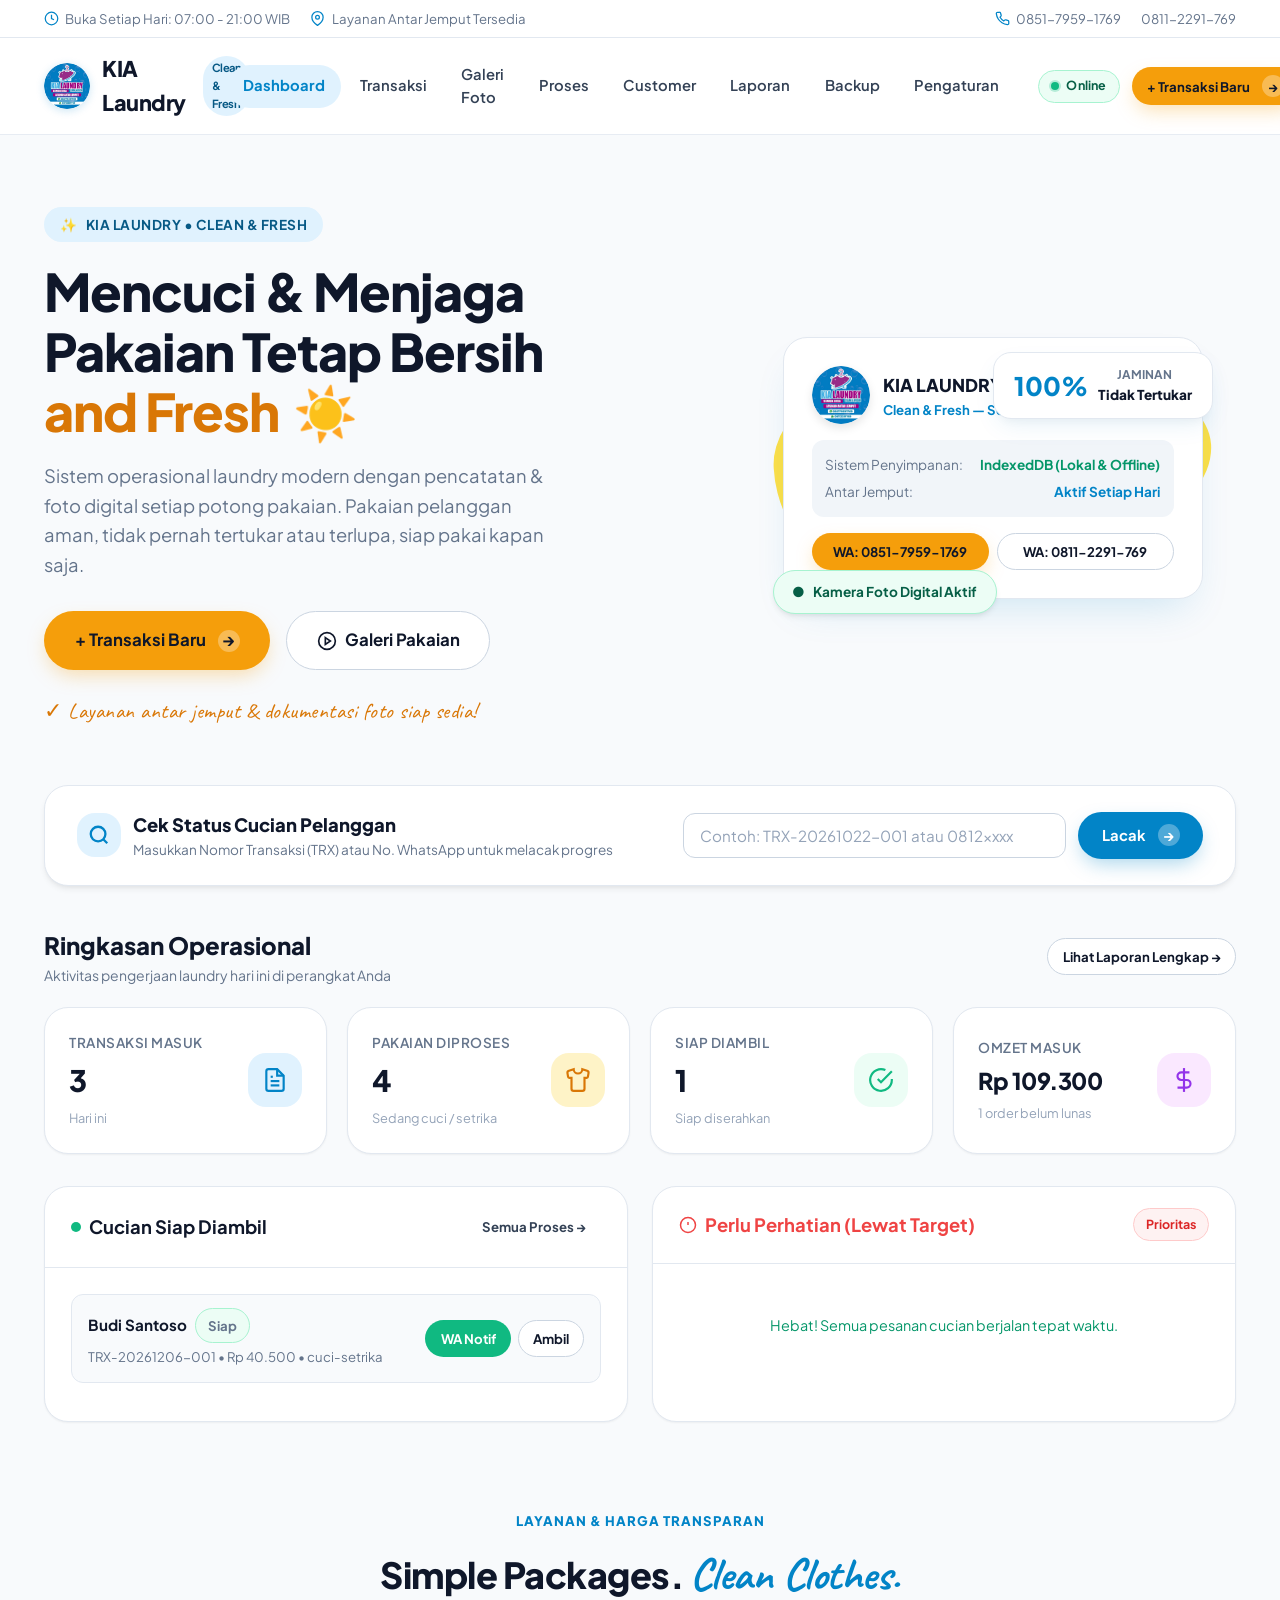
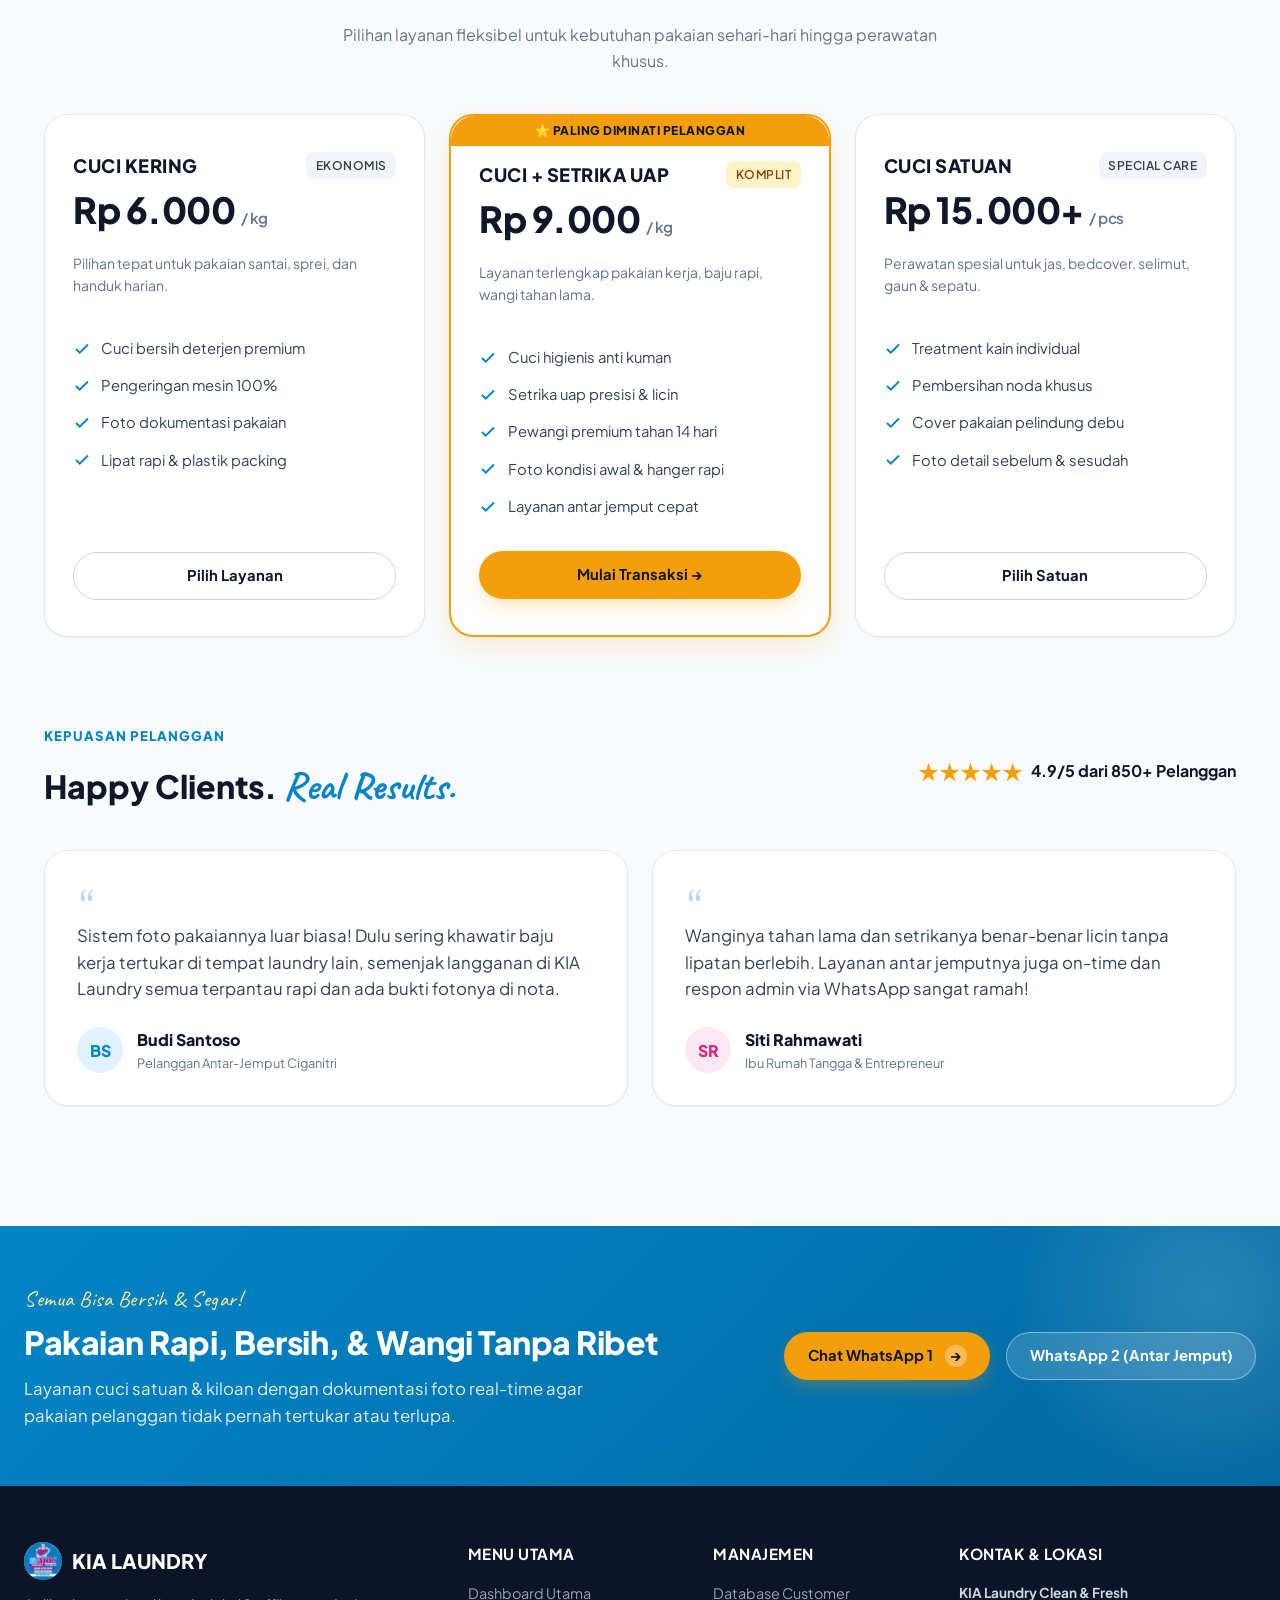
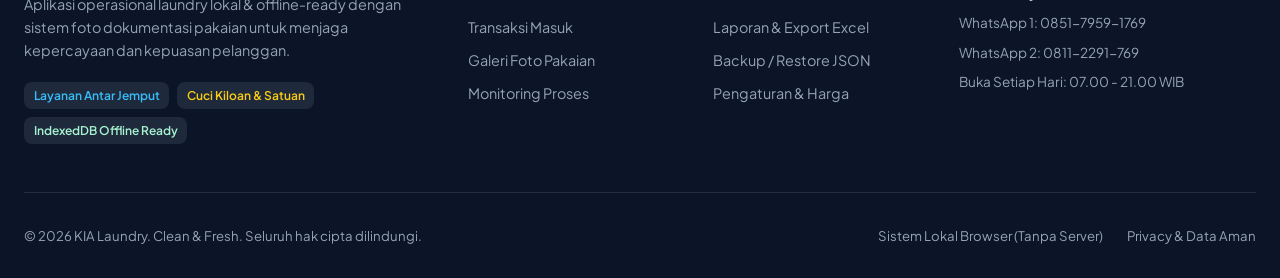
==== index.html @ 7e738c02 "feat: aplikasi pendataan laundry KIA" ====
<!DOCTYPE html>
<html lang="id">
<head>
  <meta charset="UTF-8">
  <meta name="viewport" content="width=device-width, initial-scale=1.0">
  <meta name="theme-color" content="#0284c7">
  <meta name="description" content="Aplikasi KIA Laundry Clean & Fresh — Sistem Manajemen Laundry & Dokumentasi Foto Pakaian Tanpa Server.">
  <title>KIA Laundry — Clean & Fresh | Sistem Laundry & Foto Pakaian</title>

  <!-- PWA & Icons -->
  <link rel="manifest" href="./manifest.webmanifest">
  <link rel="icon" type="image/png" href="./assets/logo.png">

  <!-- Stylesheets -->
  <link rel="stylesheet" href="./css/base.css">
  <link rel="stylesheet" href="./css/komponen.css">
  <link rel="stylesheet" href="./css/dashboard.css">
</head>
<body>

  <!-- Dynamic Navigation Injected by ui.js -->
  <div id="siteHeader"></div>

  <main class="main-wrapper">

    <!-- 1. HERO SECTION (Terinspirasi Layout Maya Web Studio: Kuning Cerah, Ramah, Human-Crafted) -->
    <section class="hero-section">
      <div class="hero-content">
        <div class="hero-pill">
          <span>✨</span>
          <span>KIA LAUNDRY • CLEAN & FRESH</span>
        </div>

        <h1 class="hero-title">
          Mencuci & Menjaga Pakaian Tetap Bersih <span class="highlight-yellow">and Fresh <span class="sun-doodle">☀️</span></span>
        </h1>

        <p class="hero-desc">
          Sistem operasional laundry modern dengan pencatatan & foto digital setiap potong pakaian. 
          Pakaian pelanggan aman, tidak pernah tertukar atau terlupa, siap pakai kapan saja.
        </p>

        <div class="hero-buttons">
          <a href="./pages/transaksi.html" class="btn btn-yellow btn-lg">
            <span>+ Transaksi Baru</span>
            <span class="btn-arrow-icon">→</span>
          </a>

          <a href="./pages/galeri.html" class="btn btn-outline btn-lg">
            <svg width="20" height="20" viewBox="0 0 24 24" fill="none" stroke="currentColor" stroke-width="2"><circle cx="12" cy="12" r="10"/><polygon points="10 8 16 12 10 16 10 8"/></svg>
            <span>Galeri Pakaian</span>
          </a>
        </div>

        <div class="hero-note">
          <span class="handwriting">✓ Layanan antar jemput & dokumentasi foto siap sedia!</span>
        </div>
      </div>

      <div class="hero-visual">
        <div class="hero-blob-bg"></div>

        <div class="hero-image-wrapper">
          <div class="hero-badge-floating">
            <div class="badge-num">100%</div>
            <div>
              <div style="font-size:0.75rem; text-transform:uppercase; color:var(--text-muted); font-weight:700;">Jaminan</div>
              <div style="font-size:0.85rem; font-weight:800;">Tidak Tertukar</div>
            </div>
          </div>

          <div class="hero-main-card">
            <div style="display:flex; align-items:center; gap:0.85rem; margin-bottom:1rem;">
              <img src="./assets/logo.png" alt="Logo" style="width:58px; height:58px; border-radius:50%; box-shadow:0 4px 10px rgba(0,0,0,0.1);">
              <div>
                <h4 style="font-size:1.1rem; font-weight:800; color:var(--text-main);">KIA LAUNDRY</h4>
                <p style="font-size:0.825rem; color:var(--primary); font-weight:700;">Clean & Fresh — Semua Bisa</p>
              </div>
            </div>

            <div style="background:var(--bg-muted); border-radius:12px; padding:0.85rem; font-size:0.85rem; margin-bottom:1rem;">
              <div style="display:flex; justify-content:space-between; margin-bottom:0.35rem;">
                <span style="color:var(--text-muted);">Sistem Penyimpanan:</span>
                <strong style="color:#059669;">IndexedDB (Lokal & Offline)</strong>
              </div>
              <div style="display:flex; justify-content:space-between;">
                <span style="color:var(--text-muted);">Antar Jemput:</span>
                <strong style="color:var(--primary);">Aktif Setiap Hari</strong>
              </div>
            </div>

            <div style="display:flex; gap:0.5rem;">
              <a href="https://wa.me/6285179591769" target="_blank" class="btn btn-sm btn-yellow" style="flex:1;">
                WA: 0851-7959-1769
              </a>
              <a href="https://wa.me/628112291769" target="_blank" class="btn btn-sm btn-outline" style="flex:1;">
                WA: 0811-2291-769
              </a>
            </div>
          </div>

          <div class="hero-badge-bottom">
            <span>●</span>
            <span>Kamera Foto Digital Aktif</span>
          </div>
        </div>
      </div>
    </section>

    <!-- 2. QUICK TRACKING STATUS (Pelanggan / Kasir bisa langsung cek nomor nota) -->
    <section class="tracking-card">
      <div class="tracking-title">
        <div class="stat-icon blue" style="width:44px; height:44px;">
          <svg width="22" height="22" viewBox="0 0 24 24" fill="none" stroke="currentColor" stroke-width="2.5"><circle cx="11" cy="11" r="8"/><line x1="21" y1="21" x2="16.65" y2="16.65"/></svg>
        </div>
        <div>
          <h3>Cek Status Cucian Pelanggan</h3>
          <p>Masukkan Nomor Transaksi (TRX) atau No. WhatsApp untuk melacak progres</p>
        </div>
      </div>

      <form class="tracking-form" id="trackingForm">
        <input type="text" class="form-control" id="trackingInput" placeholder="Contoh: TRX-20261022-001 atau 0812xxxx" required>
        <button type="submit" class="btn btn-primary">
          <span>Lacak</span>
          <span class="btn-arrow-icon">→</span>
        </button>
      </form>
    </section>

    <!-- 3. OPERATIONAL METRICS (Ringkasan Cepat Hari Ini) -->
    <section>
      <div style="display:flex; align-items:center; justify-content:space-between; margin-bottom:1.25rem;">
        <div>
          <h2 style="font-size:1.5rem; font-weight:800; color:var(--text-main);">Ringkasan Operasional</h2>
          <p style="font-size:0.875rem; color:var(--text-muted);">Aktivitas pengerjaan laundry hari ini di perangkat Anda</p>
        </div>
        <a href="./pages/laporan.html" class="btn btn-sm btn-outline">Lihat Laporan Lengkap →</a>
      </div>

      <div class="stat-grid">
        <div class="stat-card">
          <div class="stat-info">
            <div class="stat-label">Transaksi Masuk</div>
            <div class="stat-value" id="statTrxHariIni">0</div>
            <div class="stat-sub">Hari ini</div>
          </div>
          <div class="stat-icon blue">
            <svg width="26" height="26" viewBox="0 0 24 24" fill="none" stroke="currentColor" stroke-width="2"><path d="M14 2H6a2 2 0 0 0-2 2v16a2 2 0 0 0 2 2h12a2 2 0 0 0 2-2V8z"/><polyline points="14 2 14 8 20 8"/><line x1="16" y1="13" x2="8" y2="13"/><line x1="16" y1="17" x2="8" y2="17"/><polyline points="10 9 9 9 8 9"/></svg>
          </div>
        </div>

        <div class="stat-card">
          <div class="stat-info">
            <div class="stat-label">Pakaian Diproses</div>
            <div class="stat-value" id="statPakaianProses">0</div>
            <div class="stat-sub">Sedang cuci / setrika</div>
          </div>
          <div class="stat-icon yellow">
            <svg width="26" height="26" viewBox="0 0 24 24" fill="none" stroke="currentColor" stroke-width="2"><path d="M20.38 3.46L16 2a4 4 0 0 1-8 0L3.62 3.46a2 2 0 0 0-1.34 2.23l.58 3.47a1 1 0 0 0 .99.84H6v10c0 1.1.9 2 2 2h8a2 2 0 0 0 2-2V10h2.15a1 1 0 0 0 .99-.84l.58-3.47a2 2 0 0 0-1.34-2.23z"/></svg>
          </div>
        </div>

        <div class="stat-card">
          <div class="stat-info">
            <div class="stat-label">Siap Diambil</div>
            <div class="stat-value" id="statSiapDiambil">0</div>
            <div class="stat-sub">Siap diserahkan</div>
          </div>
          <div class="stat-icon green">
            <svg width="26" height="26" viewBox="0 0 24 24" fill="none" stroke="currentColor" stroke-width="2"><path d="M22 11.08V12a10 10 0 1 1-5.93-9.14"/><polyline points="22 4 12 14.01 9 11.01"/></svg>
          </div>
        </div>

        <div class="stat-card">
          <div class="stat-info">
            <div class="stat-label">Omzet Masuk</div>
            <div class="stat-value" id="statOmzetHariIni" style="font-size:1.45rem;">Rp 0</div>
            <div class="stat-sub"><span id="statBelumBayar">0</span> order belum lunas</div>
          </div>
          <div class="stat-icon purple">
            <svg width="26" height="26" viewBox="0 0 24 24" fill="none" stroke="currentColor" stroke-width="2"><line x1="12" y1="1" x2="12" y2="23"/><path d="M17 5H9.5a3.5 3.5 0 0 0 0 7h5a3.5 3.5 0 0 1 0 7H6"/></svg>
          </div>
        </div>
      </div>
    </section>

    <!-- 4. OPERATIONAL ALERTS (Siap Diambil vs Lewat Target) -->
    <section class="dashboard-grid">
      <div class="card">
        <div class="card-header">
          <h3 class="card-title">
            <span class="badge-dot" style="background:#10b981; width:10px; height:10px;"></span>
            Cucian Siap Diambil
          </h3>
          <a href="./pages/proses.html" class="btn btn-sm btn-ghost">Semua Proses →</a>
        </div>
        <div class="card-body" id="listSiapDiambil">
          <div style="text-align:center; padding:1.5rem; color:var(--text-muted);">Memuat data cucian siap...</div>
        </div>
      </div>

      <div class="card">
        <div class="card-header">
          <h3 class="card-title" style="color:var(--status-danger);">
            <svg width="18" height="18" viewBox="0 0 24 24" fill="none" stroke="currentColor" stroke-width="2"><circle cx="12" cy="12" r="10"/><line x1="12" y1="8" x2="12" y2="12"/><line x1="12" y1="16" x2="12.01" y2="16"/></svg>
            Perlu Perhatian (Lewat Target)
          </h3>
          <span class="badge badge-belum">Prioritas</span>
        </div>
        <div class="card-body" id="listOverdue">
          <div style="text-align:center; padding:1.5rem; color:var(--text-muted);">Memeriksa cucian tertunda...</div>
        </div>
      </div>
    </section>

    <!-- 5. PACKAGES & PRICING (Sesuai Referensi Maya: Simple Packages. Clean Clothes) -->
    <section style="padding: 2rem 0;">
      <div class="section-title-center">
        <span class="section-tag">Layanan & Harga Transparan</span>
        <h2 class="section-heading">Simple Packages. <span style="font-family:'Caveat', cursive; color:var(--primary); font-size:2.8rem;">Clean Clothes.</span></h2>
        <p style="color:var(--text-muted); font-size:1rem;">Pilihan layanan fleksibel untuk kebutuhan pakaian sehari-hari hingga perawatan khusus.</p>
      </div>

      <div class="packages-grid">
        <!-- Paket 1: Starter -->
        <div class="package-card">
          <div class="package-header">
            <div class="package-name">
              <span>Cuci Kering</span>
              <span class="pill-service">Ekonomis</span>
            </div>
            <div class="package-price">
              Rp 6.000 <span>/ kg</span>
            </div>
          </div>
          <p style="font-size:0.875rem; color:var(--text-muted); margin-bottom:1rem;">Pilihan tepat untuk pakaian santai, sprei, dan handuk harian.</p>
          <ul class="package-features">
            <li><svg viewBox="0 0 24 24" fill="none" stroke="currentColor" stroke-width="2.5"><polyline points="20 6 9 17 4 12"/></svg> Cuci bersih deterjen premium</li>
            <li><svg viewBox="0 0 24 24" fill="none" stroke="currentColor" stroke-width="2.5"><polyline points="20 6 9 17 4 12"/></svg> Pengeringan mesin 100%</li>
            <li><svg viewBox="0 0 24 24" fill="none" stroke="currentColor" stroke-width="2.5"><polyline points="20 6 9 17 4 12"/></svg> Foto dokumentasi pakaian</li>
            <li><svg viewBox="0 0 24 24" fill="none" stroke="currentColor" stroke-width="2.5"><polyline points="20 6 9 17 4 12"/></svg> Lipat rapi & plastik packing</li>
          </ul>
          <a href="./pages/transaksi.html" class="btn btn-outline" style="width:100%;">Pilih Layanan</a>
        </div>

        <!-- Paket 2: Most Popular (Kuning Cerah seperti Maya) -->
        <div class="package-card popular">
          <div class="popular-badge">⭐ Paling Diminati Pelanggan</div>
          <div class="package-header" style="margin-top:0.5rem;">
            <div class="package-name">
              <span>Cuci + Setrika Uap</span>
              <span class="pill-service" style="background:#fef3c7; color:#92400e;">Komplit</span>
            </div>
            <div class="package-price">
              Rp 9.000 <span>/ kg</span>
            </div>
          </div>
          <p style="font-size:0.875rem; color:var(--text-muted); margin-bottom:1rem;">Layanan terlengkap pakaian kerja, baju rapi, wangi tahan lama.</p>
          <ul class="package-features">
            <li><svg viewBox="0 0 24 24" fill="none" stroke="currentColor" stroke-width="2.5"><polyline points="20 6 9 17 4 12"/></svg> Cuci higienis anti kuman</li>
            <li><svg viewBox="0 0 24 24" fill="none" stroke="currentColor" stroke-width="2.5"><polyline points="20 6 9 17 4 12"/></svg> Setrika uap presisi & licin</li>
            <li><svg viewBox="0 0 24 24" fill="none" stroke="currentColor" stroke-width="2.5"><polyline points="20 6 9 17 4 12"/></svg> Pewangi premium tahan 14 hari</li>
            <li><svg viewBox="0 0 24 24" fill="none" stroke="currentColor" stroke-width="2.5"><polyline points="20 6 9 17 4 12"/></svg> Foto kondisi awal & hanger rapi</li>
            <li><svg viewBox="0 0 24 24" fill="none" stroke="currentColor" stroke-width="2.5"><polyline points="20 6 9 17 4 12"/></svg> Layanan antar jemput cepat</li>
          </ul>
          <a href="./pages/transaksi.html" class="btn btn-yellow" style="width:100%;">Mulai Transaksi →</a>
        </div>

        <!-- Paket 3: Satuan / Premium -->
        <div class="package-card">
          <div class="package-header">
            <div class="package-name">
              <span>Cuci Satuan</span>
              <span class="pill-service">Special Care</span>
            </div>
            <div class="package-price">
              Rp 15.000+ <span>/ pcs</span>
            </div>
          </div>
          <p style="font-size:0.875rem; color:var(--text-muted); margin-bottom:1rem;">Perawatan spesial untuk jas, bedcover, selimut, gaun & sepatu.</p>
          <ul class="package-features">
            <li><svg viewBox="0 0 24 24" fill="none" stroke="currentColor" stroke-width="2.5"><polyline points="20 6 9 17 4 12"/></svg> Treatment kain individual</li>
            <li><svg viewBox="0 0 24 24" fill="none" stroke="currentColor" stroke-width="2.5"><polyline points="20 6 9 17 4 12"/></svg> Pembersihan noda khusus</li>
            <li><svg viewBox="0 0 24 24" fill="none" stroke="currentColor" stroke-width="2.5"><polyline points="20 6 9 17 4 12"/></svg> Cover pakaian pelindung debu</li>
            <li><svg viewBox="0 0 24 24" fill="none" stroke="currentColor" stroke-width="2.5"><polyline points="20 6 9 17 4 12"/></svg> Foto detail sebelum & sesudah</li>
          </ul>
          <a href="./pages/transaksi.html" class="btn btn-outline" style="width:100%;">Pilih Satuan</a>
        </div>
      </div>
    </section>

    <!-- 6. TESTIMONIALS (Happy Clients. Real Results.) -->
    <section>
      <div style="display:flex; align-items:center; justify-content:space-between; margin-bottom:2rem; flex-wrap:wrap; gap:1rem;">
        <div>
          <span class="section-tag">Kepuasan Pelanggan</span>
          <h2 style="font-size:2rem; font-weight:800; color:var(--text-main);">
            Happy Clients. <span style="font-family:'Caveat', cursive; color:var(--primary); font-size:2.5rem;">Real Results.</span>
          </h2>
        </div>
        <div style="display:flex; align-items:center; gap:0.5rem;">
          <span style="font-size:1.5rem; color:#f59e0b;">★★★★★</span>
          <span style="font-weight:700; color:var(--text-main);">4.9/5 dari 850+ Pelanggan</span>
        </div>
      </div>

      <div class="testimonials-grid">
        <div class="testimonial-card">
          <div class="quote-icon">“</div>
          <p class="testimonial-text">
            Sistem foto pakaiannya luar biasa! Dulu sering khawatir baju kerja tertukar di tempat laundry lain, 
            semenjak langganan di KIA Laundry semua terpantau rapi dan ada bukti fotonya di nota.
          </p>
          <div class="client-meta">
            <div class="client-avatar">BS</div>
            <div>
              <div style="font-weight:800; color:var(--text-main);">Budi Santoso</div>
              <div style="font-size:0.8rem; color:var(--text-muted);">Pelanggan Antar-Jemput Ciganitri</div>
            </div>
          </div>
        </div>

        <div class="testimonial-card">
          <div class="quote-icon">“</div>
          <p class="testimonial-text">
            Wanginya tahan lama dan setrikanya benar-benar licin tanpa lipatan berlebih. 
            Layanan antar jemputnya juga on-time dan respon admin via WhatsApp sangat ramah!
          </p>
          <div class="client-meta">
            <div class="client-avatar" style="background:#fce7f3; color:#db2777;">SR</div>
            <div>
              <div style="font-weight:800; color:var(--text-main);">Siti Rahmawati</div>
              <div style="font-size:0.8rem; color:var(--text-muted);">Ibu Rumah Tangga & Entrepreneur</div>
            </div>
          </div>
        </div>
      </div>
    </section>

  </main>

  <!-- Dynamic Footer Injected by ui.js -->
  <div id="siteFooter"></div>

  <!-- Vendor Libraries & Scripts -->
  <script src="./lib/dexie.min.js"></script>
  <script src="./js/db.js"></script>
  <script src="./js/ui.js"></script>
  <script src="./js/mode.js"></script>
  <script src="./js/dashboard.js"></script>
</body>
</html>
---- css/base.css ----
/* ========================================================
   KIA LAUNDRY — Clean & Fresh Design System (base.css)
   Warna cerah, profesional, estetika human-crafted
   Terinspirasi dari Logo KIA Laundry & Layout Maya Web Studio
   ======================================================== */

@import url('https://fonts.googleapis.com/css2?family=Plus+Jakarta+Sans:wght@300;400;500;600;700;800&family=Caveat:wght@600;700&display=swap');

:root {
  /* Brand Palette (Cyan/Sky Blue & Berry Purple & Warm Yellow) */
  --primary: #0284c7;
  --primary-hover: #0369a1;
  --primary-light: #e0f2fe;
  --primary-subtle: #f0f9ff;
  --primary-dark: #075985;

  --accent-yellow: #f59e0b;
  --accent-yellow-hover: #d97706;
  --accent-yellow-light: #fef3c7;
  --accent-yellow-soft: #fffbeb;

  --brand-purple: #9333ea;
  --brand-purple-light: #fae8ff;
  --brand-magenta: #c026d3;

  /* Neutrals */
  --bg-page: #f8fafc;
  --bg-card: #ffffff;
  --bg-muted: #f1f5f9;
  --bg-subtle: #f8fafc;
  
  --text-main: #0f172a;
  --text-body: #334155;
  --text-muted: #64748b;
  --text-light: #94a3b8;
  --text-white: #ffffff;

  --border-light: #e2e8f0;
  --border-medium: #cbd5e1;
  --border-focus: #38bdf8;

  /* Status Colors */
  --status-masuk: #3b82f6;
  --status-masuk-bg: #eff6ff;
  --status-cuci: #06b6d4;
  --status-cuci-bg: #ecfeff;
  --status-setrika: #8b5cf6;
  --status-setrika-bg: #f5f3ff;
  --status-siap: #10b981;
  --status-siap-bg: #ecfdf5;
  --status-diambil: #64748b;
  --status-diambil-bg: #f1f5f9;
  --status-warning: #f59e0b;
  --status-warning-bg: #fffbeb;
  --status-danger: #ef4444;
  --status-danger-bg: #fef2f2;

  /* Shadows */
  --shadow-sm: 0 1px 2px 0 rgba(0, 0, 0, 0.05);
  --shadow-md: 0 4px 6px -1px rgba(0, 0, 0, 0.07), 0 2px 4px -2px rgba(0, 0, 0, 0.05);
  --shadow-lg: 0 10px 25px -5px rgba(2, 132, 199, 0.1), 0 8px 10px -6px rgba(0, 0, 0, 0.04);
  --shadow-hover: 0 20px 25px -5px rgba(15, 23, 42, 0.08), 0 8px 10px -6px rgba(15, 23, 42, 0.03);
  --shadow-yellow: 0 8px 20px -4px rgba(245, 158, 11, 0.35);
  --shadow-blue: 0 8px 20px -4px rgba(2, 132, 199, 0.35);

  /* Radius */
  --radius-sm: 8px;
  --radius-md: 12px;
  --radius-lg: 18px;
  --radius-xl: 24px;
  --radius-full: 9999px;

  /* Layout */
  --max-width: 1240px;
  --header-height: 80px;
  --topbar-height: 40px;
}

/* Base Reset */
*, *::before, *::after {
  box-sizing: border-box;
  margin: 0;
  padding: 0;
}

html {
  font-size: 16px;
  scroll-behavior: smooth;
}

body {
  font-family: 'Plus Jakarta Sans', -apple-system, BlinkMacSystemFont, "Segoe UI", Roboto, sans-serif;
  background-color: var(--bg-page);
  color: var(--text-body);
  line-height: 1.6;
  -webkit-font-smoothing: antialiased;
  min-height: 100vh;
  display: flex;
  flex-direction: column;
}

a {
  color: inherit;
  text-decoration: none;
}

button, input, select, textarea {
  font-family: inherit;
  font-size: inherit;
}

img {
  max-width: 100%;
  height: auto;
  display: block;
}

.handwriting {
  font-family: 'Caveat', cursive;
  font-size: 1.35rem;
  color: var(--accent-yellow-hover);
  letter-spacing: 0.5px;
}

/* ========================================================
   TOP BAR (Info Kontak & Jam Buka)
   ======================================================== */
.top-bar {
  background-color: #ffffff;
  border-bottom: 1px solid var(--border-light);
  font-size: 0.825rem;
  color: var(--text-muted);
}

.top-bar-inner {
  max-width: var(--max-width);
  margin: 0 auto;
  padding: 0.5rem 1.5rem;
  display: flex;
  align-items: center;
  justify-content: space-between;
  flex-wrap: wrap;
  gap: 0.75rem;
}

.top-bar-left, .top-bar-right {
  display: flex;
  align-items: center;
  gap: 1.25rem;
  flex-wrap: wrap;
}

.top-bar-item {
  display: inline-flex;
  align-items: center;
  gap: 0.4rem;
}

.top-bar-item svg {
  width: 15px;
  height: 15px;
  color: var(--primary);
}

.top-bar-item a:hover {
  color: var(--primary);
}

/* ========================================================
   HEADER & NAVBAR
   ======================================================== */
.site-header {
  background-color: rgba(255, 255, 255, 0.95);
  backdrop-filter: blur(10px);
  position: sticky;
  top: 0;
  z-index: 1000;
  border-bottom: 1px solid rgba(226, 232, 240, 0.8);
  transition: all 0.3s ease;
}

.nav-container {
  max-width: var(--max-width);
  margin: 0 auto;
  padding: 0.85rem 1.5rem;
  display: flex;
  align-items: center;
  justify-content: space-between;
  gap: 1.5rem;
}

.brand-logo {
  display: flex;
  align-items: center;
  gap: 0.75rem;
  font-weight: 800;
  color: var(--text-main);
  font-size: 1.35rem;
  letter-spacing: -0.5px;
}

.brand-logo img {
  width: 46px;
  height: 46px;
  object-fit: contain;
  border-radius: 50%;
  box-shadow: 0 2px 8px rgba(2, 132, 199, 0.2);
}

.brand-logo .brand-badge {
  font-size: 0.7rem;
  font-weight: 700;
  background: var(--primary-light);
  color: var(--primary-dark);
  padding: 0.2rem 0.55rem;
  border-radius: var(--radius-full);
  margin-left: 0.35rem;
}

.nav-menu {
  display: flex;
  align-items: center;
  gap: 0.25rem;
  list-style: none;
}

.nav-link {
  display: inline-flex;
  align-items: center;
  gap: 0.45rem;
  padding: 0.6rem 0.95rem;
  color: var(--text-body);
  font-weight: 600;
  font-size: 0.925rem;
  border-radius: var(--radius-full);
  transition: all 0.2s ease;
}

.nav-link:hover {
  color: var(--primary);
  background-color: var(--primary-subtle);
}

.nav-link.active {
  color: var(--primary);
  background-color: var(--primary-light);
  font-weight: 700;
}

.nav-actions {
  display: flex;
  align-items: center;
  gap: 0.75rem;
}

/* Offline/Online Network Indicator Badge */
.mode-indicator {
  display: inline-flex;
  align-items: center;
  gap: 0.45rem;
  padding: 0.35rem 0.75rem;
  border-radius: var(--radius-full);
  font-size: 0.78rem;
  font-weight: 700;
  letter-spacing: 0.2px;
  background: #f1f5f9;
  color: var(--text-muted);
  border: 1px solid var(--border-light);
  cursor: pointer;
  transition: all 0.2s ease;
}

.mode-indicator .status-dot {
  width: 8px;
  height: 8px;
  border-radius: 50%;
  background-color: #94a3b8;
}

.mode-indicator.online {
  background-color: #ecfdf5;
  color: #065f46;
  border-color: #a7f3d0;
}

.mode-indicator.online .status-dot {
  background-color: #10b981;
  box-shadow: 0 0 0 2px rgba(16, 185, 129, 0.25);
}

.mode-indicator.offline {
  background-color: #fffbeb;
  color: #92400e;
  border-color: #fde68a;
}

.mode-indicator.offline .status-dot {
  background-color: #f59e0b;
  box-shadow: 0 0 0 2px rgba(245, 158, 11, 0.25);
}

/* Mobile Hamburger */
.mobile-toggle {
  display: none;
  background: none;
  border: none;
  cursor: pointer;
  padding: 0.5rem;
  color: var(--text-main);
  border-radius: var(--radius-sm);
}

/* ========================================================
   MAIN CONTENT WRAPPER
   ======================================================== */
.main-wrapper {
  flex: 1;
  width: 100%;
  max-width: var(--max-width);
  margin: 0 auto;
  padding: 2rem 1.5rem 4rem;
}

/* Page Header Banner for Inner Pages */
.page-header {
  margin-bottom: 2rem;
  display: flex;
  align-items: center;
  justify-content: space-between;
  gap: 1.5rem;
  flex-wrap: wrap;
}

.page-title-group h1 {
  font-size: 2rem;
  font-weight: 800;
  color: var(--text-main);
  letter-spacing: -0.5px;
  display: flex;
  align-items: center;
  gap: 0.5rem;
}

.page-title-group p {
  color: var(--text-muted);
  font-size: 0.95rem;
  margin-top: 0.25rem;
}

/* ========================================================
   FOOTER (Maya Inspired Sky Blue Banner + Navy Footer)
   ======================================================== */
.cta-banner {
  background: linear-gradient(135deg, #0284c7 0%, #0369a1 100%);
  color: #ffffff;
  padding: 3.5rem 1.5rem;
  position: relative;
  overflow: hidden;
}

.cta-banner::before {
  content: "";
  position: absolute;
  top: -50%;
  right: -10%;
  width: 400px;
  height: 400px;
  background: radial-gradient(circle, rgba(255, 255, 255, 0.15) 0%, rgba(255, 255, 255, 0) 70%);
  border-radius: 50%;
}

.cta-container {
  max-width: var(--max-width);
  margin: 0 auto;
  display: flex;
  align-items: center;
  justify-content: space-between;
  gap: 2rem;
  flex-wrap: wrap;
  position: relative;
  z-index: 1;
}

.cta-text h2 {
  font-size: 2rem;
  font-weight: 800;
  letter-spacing: -0.5px;
  margin-bottom: 0.5rem;
}

.cta-text p {
  font-size: 1.05rem;
  opacity: 0.9;
  max-width: 580px;
}

.cta-action {
  display: flex;
  align-items: center;
  gap: 1rem;
  flex-wrap: wrap;
}

.site-footer {
  background-color: #0c1527;
  color: #94a3b8;
  padding: 3.5rem 1.5rem 2rem;
  font-size: 0.9rem;
}

.footer-container {
  max-width: var(--max-width);
  margin: 0 auto;
  display: grid;
  grid-template-columns: 2fr 1fr 1fr 1.5fr;
  gap: 3rem;
  margin-bottom: 3rem;
}

.footer-brand h3 {
  color: #ffffff;
  font-size: 1.25rem;
  font-weight: 800;
  margin-bottom: 0.85rem;
  display: flex;
  align-items: center;
  gap: 0.5rem;
}

.footer-brand p {
  line-height: 1.6;
  margin-bottom: 1.25rem;
}

.footer-links h4 {
  color: #ffffff;
  font-size: 0.95rem;
  font-weight: 700;
  margin-bottom: 1rem;
  text-transform: uppercase;
  letter-spacing: 0.5px;
}

.footer-links ul {
  list-style: none;
  display: flex;
  flex-direction: column;
  gap: 0.65rem;
}

.footer-links a:hover {
  color: #ffffff;
  text-decoration: underline;
}

.footer-bottom {
  max-width: var(--max-width);
  margin: 0 auto;
  padding-top: 2rem;
  border-top: 1px solid rgba(255, 255, 255, 0.1);
  display: flex;
  align-items: center;
  justify-content: space-between;
  flex-wrap: wrap;
  gap: 1rem;
  font-size: 0.825rem;
}

/* ========================================================
   RESPONSIVE LAYOUT
   ======================================================== */
@media (max-width: 992px) {
  .nav-menu {
    display: none;
    position: absolute;
    top: 100%;
    left: 0;
    right: 0;
    background: #ffffff;
    flex-direction: column;
    padding: 1rem 1.5rem 1.5rem;
    box-shadow: var(--shadow-lg);
    border-bottom: 1px solid var(--border-light);
    gap: 0.5rem;
  }

  .nav-menu.show {
    display: flex;
  }

  .mobile-toggle {
    display: block;
  }

  .footer-container {
    grid-template-columns: 1fr 1fr;
    gap: 2rem;
  }
}

@media (max-width: 640px) {
  .top-bar {
    display: none;
  }

  .footer-container {
    grid-template-columns: 1fr;
    gap: 2rem;
  }

  .cta-text h2 {
    font-size: 1.5rem;
  }

  .main-wrapper {
    padding: 1.25rem 1rem 3rem;
  }
}

/* ========================================================
   PRINT STYLES (Struk / Nota Thermal & Kertas)
   ======================================================== */
@media print {
  body {
    background: #ffffff !important;
    color: #000000 !important;
    font-size: 12pt;
  }

  .top-bar, .site-header, .site-footer, .cta-banner, .btn, .no-print {
    display: none !important;
  }

  .main-wrapper {
    padding: 0 !important;
    max-width: 100% !important;
  }

  .print-area {
    display: block !important;
    width: 80mm;
    margin: 0 auto;
    font-family: 'Courier New', Courier, monospace;
  }
}
---- css/komponen.css ----
/* ========================================================
   KIA LAUNDRY — UI Components (komponen.css)
   Tombol, Card, Badge, Form, Modal, Tabel, Toast
   ======================================================== */

/* ========================================================
   BUTTONS (Mengadopsi Desain Kuning Cerah & Cyan Bersih)
   ======================================================== */
.btn {
  display: inline-flex;
  align-items: center;
  justify-content: center;
  gap: 0.5rem;
  font-weight: 700;
  font-size: 0.925rem;
  padding: 0.7rem 1.4rem;
  border-radius: var(--radius-full);
  border: 1px solid transparent;
  cursor: pointer;
  transition: all 0.25s cubic-bezier(0.16, 1, 0.3, 1);
  text-decoration: none;
  white-space: nowrap;
  user-select: none;
}

.btn:active {
  transform: scale(0.97);
}

.btn:disabled {
  opacity: 0.6;
  cursor: not-allowed;
  pointer-events: none;
}

/* Primary Yellow Button (Seperti di Referensi Gambar) */
.btn-yellow {
  background-color: var(--accent-yellow);
  color: #0f172a;
  box-shadow: var(--shadow-yellow);
}

.btn-yellow:hover {
  background-color: var(--accent-yellow-hover);
  color: #ffffff;
  transform: translateY(-2px);
  box-shadow: 0 12px 24px -6px rgba(245, 158, 11, 0.45);
}

/* Primary Blue Button */
.btn-primary {
  background-color: var(--primary);
  color: #ffffff;
  box-shadow: var(--shadow-blue);
}

.btn-primary:hover {
  background-color: var(--primary-hover);
  transform: translateY(-2px);
  box-shadow: 0 12px 24px -6px rgba(2, 132, 199, 0.45);
}

/* Secondary & Outline */
.btn-outline {
  background-color: #ffffff;
  color: var(--text-main);
  border-color: var(--border-medium);
}

.btn-outline:hover {
  background-color: var(--bg-muted);
  border-color: var(--text-muted);
}

.btn-outline-primary {
  background-color: #ffffff;
  color: var(--primary);
  border-color: var(--primary);
}

.btn-outline-primary:hover {
  background-color: var(--primary-light);
}

.btn-ghost {
  background-color: transparent;
  color: var(--text-body);
}

.btn-ghost:hover {
  background-color: var(--bg-muted);
  color: var(--primary);
}

.btn-success {
  background-color: #10b981;
  color: #ffffff;
}

.btn-success:hover {
  background-color: #059669;
}

.btn-danger {
  background-color: #ef4444;
  color: #ffffff;
}

.btn-danger:hover {
  background-color: #dc2626;
}

/* Button Sizes */
.btn-sm {
  padding: 0.45rem 0.9rem;
  font-size: 0.825rem;
}

.btn-lg {
  padding: 0.95rem 1.85rem;
  font-size: 1.05rem;
}

.btn-icon {
  width: 40px;
  height: 40px;
  padding: 0;
  border-radius: 50%;
}

.btn-arrow-icon {
  display: inline-flex;
  align-items: center;
  justify-content: center;
  width: 22px;
  height: 22px;
  background-color: rgba(255, 255, 255, 0.3);
  border-radius: 50%;
  margin-left: 0.25rem;
  transition: transform 0.2s ease;
}

.btn:hover .btn-arrow-icon {
  transform: translateX(3px);
}

/* ========================================================
   CARDS & CONTAINERS
   ======================================================== */
.card {
  background-color: var(--bg-card);
  border-radius: var(--radius-xl);
  border: 1px solid var(--border-light);
  box-shadow: var(--shadow-sm);
  overflow: hidden;
  transition: transform 0.25s ease, box-shadow 0.25s ease;
}

.card-hover:hover {
  transform: translateY(-4px);
  box-shadow: var(--shadow-hover);
  border-color: rgba(2, 132, 199, 0.2);
}

.card-header {
  padding: 1.35rem 1.6rem;
  border-bottom: 1px solid var(--border-light);
  display: flex;
  align-items: center;
  justify-content: space-between;
  gap: 1rem;
}

.card-title {
  font-size: 1.15rem;
  font-weight: 700;
  color: var(--text-main);
  display: flex;
  align-items: center;
  gap: 0.5rem;
}

.card-body {
  padding: 1.6rem;
}

.card-footer {
  padding: 1.2rem 1.6rem;
  background-color: var(--bg-subtle);
  border-top: 1px solid var(--border-light);
}

/* Stat Cards */
.stat-grid {
  display: grid;
  grid-template-columns: repeat(auto-fit, minmax(230px, 1fr));
  gap: 1.25rem;
  margin-bottom: 2rem;
}

.stat-card {
  background: #ffffff;
  padding: 1.5rem;
  border-radius: var(--radius-xl);
  border: 1px solid var(--border-light);
  box-shadow: var(--shadow-sm);
  display: flex;
  align-items: center;
  justify-content: space-between;
  gap: 1rem;
  transition: transform 0.2s ease, box-shadow 0.2s ease;
}

.stat-card:hover {
  transform: translateY(-2px);
  box-shadow: var(--shadow-md);
}

.stat-info .stat-label {
  font-size: 0.85rem;
  font-weight: 600;
  color: var(--text-muted);
  text-transform: uppercase;
  letter-spacing: 0.5px;
}

.stat-info .stat-value {
  font-size: 1.85rem;
  font-weight: 800;
  color: var(--text-main);
  margin-top: 0.2rem;
  letter-spacing: -0.5px;
}

.stat-info .stat-sub {
  font-size: 0.8rem;
  color: var(--text-light);
  margin-top: 0.25rem;
}

.stat-icon {
  width: 54px;
  height: 54px;
  border-radius: var(--radius-lg);
  display: flex;
  align-items: center;
  justify-content: center;
  flex-shrink: 0;
}

.stat-icon.blue {
  background: var(--primary-light);
  color: var(--primary);
}

.stat-icon.yellow {
  background: var(--accent-yellow-light);
  color: var(--accent-yellow-hover);
}

.stat-icon.green {
  background: #ecfdf5;
  color: #10b981;
}

.stat-icon.purple {
  background: var(--brand-purple-light);
  color: var(--brand-purple);
}

.stat-icon.red {
  background: var(--status-danger-bg);
  color: var(--status-danger);
}

/* ========================================================
   BADGES & STATUS PILLS
   ======================================================== */
.badge {
  display: inline-flex;
  align-items: center;
  gap: 0.35rem;
  padding: 0.35rem 0.75rem;
  font-size: 0.78rem;
  font-weight: 700;
  border-radius: var(--radius-full);
  text-transform: capitalize;
  white-space: nowrap;
}

.badge-dot {
  width: 6px;
  height: 6px;
  border-radius: 50%;
  background-color: currentColor;
}

.badge-masuk {
  background-color: var(--status-masuk-bg);
  color: var(--status-masuk);
  border: 1px solid #bfdbfe;
}

.badge-cuci {
  background-color: var(--status-cuci-bg);
  color: #0891b2;
  border: 1px solid #a5f3fc;
}

.badge-setrika {
  background-color: var(--status-setrika-bg);
  color: var(--status-setrika);
  border: 1px solid #ddd6fe;
}

.badge-siap {
  background-color: var(--status-siap-bg);
  color: var(--status-siap);
  border: 1px solid #a7f3d0;
}

.badge-diambil {
  background-color: var(--status-diambil-bg);
  color: var(--status-diambil);
  border: 1px solid var(--border-medium);
}

.badge-lunas {
  background-color: #ecfdf5;
  color: #059669;
  border: 1px solid #a7f3d0;
}

.badge-dp {
  background-color: #fffbeb;
  color: #d97706;
  border: 1px solid #fde68a;
}

.badge-belum {
  background-color: #fef2f2;
  color: #dc2626;
  border: 1px solid #fecaca;
}

.pill-service {
  background: #f1f5f9;
  color: #334155;
  padding: 0.25rem 0.6rem;
  border-radius: var(--radius-sm);
  font-size: 0.75rem;
  font-weight: 600;
}

/* ========================================================
   FORMS & INPUTS
   ======================================================== */
.form-group {
  margin-bottom: 1.25rem;
}

.form-label {
  display: block;
  font-size: 0.875rem;
  font-weight: 700;
  color: var(--text-main);
  margin-bottom: 0.4rem;
}

.form-label .required {
  color: #ef4444;
  margin-left: 0.2rem;
}

.form-control, .form-select, .form-textarea {
  width: 100%;
  padding: 0.75rem 1rem;
  font-size: 0.95rem;
  color: var(--text-main);
  background-color: #ffffff;
  border: 1.5px solid var(--border-medium);
  border-radius: var(--radius-md);
  transition: all 0.2s ease;
  outline: none;
}

.form-control:focus, .form-select:focus, .form-textarea:focus {
  border-color: var(--primary);
  box-shadow: 0 0 0 3px rgba(2, 132, 199, 0.15);
}

.form-control::placeholder {
  color: var(--text-light);
}

.form-help {
  font-size: 0.78rem;
  color: var(--text-muted);
  margin-top: 0.35rem;
}

.form-row {
  display: grid;
  grid-template-columns: repeat(auto-fit, minmax(220px, 1fr));
  gap: 1.25rem;
}

/* Autocomplete suggestion dropdown */
.autocomplete-wrapper {
  position: relative;
}

.autocomplete-dropdown {
  position: absolute;
  top: 100%;
  left: 0;
  right: 0;
  background: #ffffff;
  border: 1px solid var(--border-light);
  border-radius: var(--radius-md);
  box-shadow: var(--shadow-lg);
  max-height: 220px;
  overflow-y: auto;
  z-index: 100;
  display: none;
}

.autocomplete-item {
  padding: 0.65rem 1rem;
  cursor: pointer;
  border-bottom: 1px solid var(--border-light);
  font-size: 0.875rem;
  display: flex;
  justify-content: space-between;
}

.autocomplete-item:hover {
  background-color: var(--primary-light);
}

/* ========================================================
   TABLES
   ======================================================== */
.table-responsive {
  width: 100%;
  overflow-x: auto;
}

.custom-table {
  width: 100%;
  border-collapse: separate;
  border-spacing: 0;
  text-align: left;
  font-size: 0.9rem;
}

.custom-table th {
  background-color: var(--bg-muted);
  color: var(--text-main);
  font-weight: 700;
  padding: 0.95rem 1.15rem;
  border-bottom: 1.5px solid var(--border-medium);
  white-space: nowrap;
}

.custom-table td {
  padding: 1rem 1.15rem;
  border-bottom: 1px solid var(--border-light);
  color: var(--text-body);
  vertical-align: middle;
}

.custom-table tbody tr:hover {
  background-color: #f8fafc;
}

.custom-table tbody tr:last-child td {
  border-bottom: none;
}

/* ========================================================
   MODALS
   ======================================================== */
.modal-backdrop {
  position: fixed;
  top: 0;
  left: 0;
  right: 0;
  bottom: 0;
  background-color: rgba(15, 23, 42, 0.6);
  backdrop-filter: blur(4px);
  z-index: 2000;
  display: flex;
  align-items: center;
  justify-content: center;
  padding: 1rem;
  opacity: 0;
  visibility: hidden;
  transition: opacity 0.25s ease, visibility 0.25s ease;
}

.modal-backdrop.show {
  opacity: 1;
  visibility: visible;
}

.modal-container {
  background-color: #ffffff;
  border-radius: var(--radius-xl);
  max-width: 600px;
  width: 100%;
  max-height: 90vh;
  display: flex;
  flex-direction: column;
  box-shadow: 0 25px 50px -12px rgba(0, 0, 0, 0.25);
  transform: translateY(20px) scale(0.97);
  transition: transform 0.25s cubic-bezier(0.16, 1, 0.3, 1);
  overflow: hidden;
}

.modal-backdrop.show .modal-container {
  transform: translateY(0) scale(1);
}

.modal-header {
  padding: 1.25rem 1.5rem;
  border-bottom: 1px solid var(--border-light);
  display: flex;
  align-items: center;
  justify-content: space-between;
}

.modal-title {
  font-size: 1.25rem;
  font-weight: 800;
  color: var(--text-main);
}

.modal-close {
  background: none;
  border: none;
  font-size: 1.5rem;
  cursor: pointer;
  color: var(--text-muted);
  line-height: 1;
  border-radius: 50%;
  width: 32px;
  height: 32px;
  display: flex;
  align-items: center;
  justify-content: center;
}

.modal-close:hover {
  background: var(--bg-muted);
  color: var(--text-main);
}

.modal-body {
  padding: 1.5rem;
  overflow-y: auto;
  max-height: calc(90vh - 140px);
}

.modal-footer {
  padding: 1rem 1.5rem;
  border-top: 1px solid var(--border-light);
  background: var(--bg-subtle);
  display: flex;
  align-items: center;
  justify-content: flex-end;
  gap: 0.75rem;
}

/* ========================================================
   TOAST NOTIFICATIONS
   ======================================================== */
.toast-container {
  position: fixed;
  bottom: 1.5rem;
  right: 1.5rem;
  z-index: 3000;
  display: flex;
  flex-direction: column;
  gap: 0.75rem;
  pointer-events: none;
}

.toast {
  pointer-events: auto;
  background: #ffffff;
  color: var(--text-main);
  padding: 0.85rem 1.25rem;
  border-radius: var(--radius-lg);
  box-shadow: 0 10px 25px -5px rgba(0, 0, 0, 0.15);
  display: flex;
  align-items: center;
  gap: 0.75rem;
  font-size: 0.9rem;
  font-weight: 600;
  border-left: 5px solid var(--primary);
  transform: translateX(120%);
  animation: slideIn 0.3s forwards cubic-bezier(0.16, 1, 0.3, 1);
  min-width: 280px;
  max-width: 420px;
}

.toast.success {
  border-left-color: #10b981;
}

.toast.error {
  border-left-color: #ef4444;
}

.toast.warning {
  border-left-color: #f59e0b;
}

@keyframes slideIn {
  to {
    transform: translateX(0);
  }
}

/* ========================================================
   EMPTY STATE & SKELETON
   ======================================================== */
.empty-state {
  text-align: center;
  padding: 3rem 1.5rem;
  color: var(--text-muted);
}

.empty-state-icon {
  width: 72px;
  height: 72px;
  margin: 0 auto 1rem;
  background: var(--primary-light);
  color: var(--primary);
  border-radius: 50%;
  display: flex;
  align-items: center;
  justify-content: center;
}

.empty-state h3 {
  font-size: 1.2rem;
  font-weight: 700;
  color: var(--text-main);
  margin-bottom: 0.35rem;
}

.empty-state p {
  font-size: 0.9rem;
  max-width: 400px;
  margin: 0 auto 1.25rem;
}
---- css/dashboard.css ----
/* ========================================================
   KIA LAUNDRY — Dashboard & Landing Page Styles (dashboard.css)
   Cerah, Bersih, Segar, Terinspirasi Layout Maya Web Studio
   ======================================================== */

/* Hero Section */
.hero-section {
  display: grid;
  grid-template-columns: 1.15fr 0.85fr;
  align-items: center;
  gap: 3rem;
  padding: 2.5rem 0 3.5rem;
  position: relative;
}

.hero-content {
  position: relative;
  z-index: 2;
}

.hero-pill {
  display: inline-flex;
  align-items: center;
  gap: 0.5rem;
  padding: 0.4rem 1rem;
  background-color: var(--primary-light);
  color: var(--primary-dark);
  font-size: 0.85rem;
  font-weight: 700;
  border-radius: var(--radius-full);
  margin-bottom: 1.25rem;
  letter-spacing: 0.5px;
  text-transform: uppercase;
}

.hero-title {
  font-size: 3.25rem;
  font-weight: 800;
  line-height: 1.15;
  color: var(--text-main);
  letter-spacing: -1px;
  margin-bottom: 1.25rem;
}

.hero-title .highlight-yellow {
  color: var(--accent-yellow-hover);
  position: relative;
  display: inline-block;
}

.hero-title .sun-doodle {
  display: inline-block;
  margin-left: 0.35rem;
  color: var(--accent-yellow);
}

.hero-desc {
  font-size: 1.15rem;
  color: var(--text-muted);
  line-height: 1.6;
  max-width: 520px;
  margin-bottom: 2rem;
}

.hero-buttons {
  display: flex;
  align-items: center;
  gap: 1rem;
  flex-wrap: wrap;
  margin-bottom: 1.5rem;
}

.hero-note {
  display: flex;
  align-items: center;
  gap: 0.5rem;
}

/* Hero Visual Art (Matching Maya Organic Blob Backdrop) */
.hero-visual {
  position: relative;
  display: flex;
  justify-content: center;
  align-items: center;
}

.hero-blob-bg {
  position: absolute;
  width: 90%;
  height: 90%;
  background: #fde047;
  border-radius: 42% 58% 70% 30% / 45% 45% 55% 55%;
  z-index: 1;
  transform: rotate(-3deg);
  transition: all 0.5s ease;
}

.hero-visual:hover .hero-blob-bg {
  transform: rotate(2deg) scale(1.02);
}

.hero-image-wrapper {
  position: relative;
  z-index: 2;
  width: 100%;
  max-width: 420px;
  text-align: center;
}

.hero-main-card {
  background: #ffffff;
  border-radius: var(--radius-xl);
  padding: 1.75rem;
  box-shadow: 0 20px 40px -15px rgba(2, 132, 199, 0.18);
  border: 1px solid var(--border-light);
  text-align: left;
}

.hero-badge-floating {
  position: absolute;
  top: 15px;
  right: -10px;
  background: #ffffff;
  padding: 0.75rem 1.25rem;
  border-radius: var(--radius-lg);
  box-shadow: var(--shadow-lg);
  display: flex;
  align-items: center;
  gap: 0.65rem;
  font-weight: 800;
  color: var(--text-main);
  z-index: 3;
  border: 1px solid var(--border-light);
}

.hero-badge-floating .badge-num {
  font-size: 1.6rem;
  color: var(--primary);
  line-height: 1;
}

.hero-badge-bottom {
  position: absolute;
  bottom: -15px;
  left: -10px;
  background: #ffffff;
  padding: 0.65rem 1.15rem;
  border-radius: var(--radius-full);
  box-shadow: var(--shadow-md);
  display: flex;
  align-items: center;
  gap: 0.5rem;
  font-size: 0.85rem;
  font-weight: 700;
  color: #065f46;
  background-color: #ecfdf5;
  border: 1px solid #a7f3d0;
  z-index: 3;
}

/* Quick Tracking Bar */
.tracking-card {
  background: #ffffff;
  border-radius: var(--radius-xl);
  padding: 1.5rem 2rem;
  box-shadow: var(--shadow-md);
  border: 1px solid var(--border-light);
  margin-bottom: 2.5rem;
  display: flex;
  align-items: center;
  justify-content: space-between;
  gap: 1.5rem;
  flex-wrap: wrap;
}

.tracking-title {
  display: flex;
  align-items: center;
  gap: 0.75rem;
}

.tracking-title h3 {
  font-size: 1.15rem;
  font-weight: 800;
  color: var(--text-main);
}

.tracking-title p {
  font-size: 0.85rem;
  color: var(--text-muted);
}

.tracking-form {
  display: flex;
  align-items: center;
  gap: 0.75rem;
  flex: 1;
  max-width: 520px;
}

/* Operational Alerts (Ready for pickup & Overdue) */
.dashboard-grid {
  display: grid;
  grid-template-columns: 1fr 1fr;
  gap: 1.5rem;
  margin-bottom: 3.5rem;
}

.alert-item {
  display: flex;
  align-items: center;
  justify-content: space-between;
  padding: 0.85rem 1rem;
  background-color: var(--bg-page);
  border-radius: var(--radius-md);
  margin-bottom: 0.75rem;
  border: 1px solid var(--border-light);
  transition: all 0.2s ease;
}

.alert-item:hover {
  background-color: #ffffff;
  box-shadow: var(--shadow-sm);
  border-color: var(--primary);
}

.alert-info h5 {
  font-size: 0.95rem;
  font-weight: 700;
  color: var(--text-main);
  display: flex;
  align-items: center;
  gap: 0.5rem;
}

.alert-info span {
  font-size: 0.825rem;
  color: var(--text-muted);
}

/* Packages Section (Matching Maya 3-Column Pricing) */
.section-title-center {
  text-align: center;
  max-width: 650px;
  margin: 0 auto 2.5rem;
}

.section-tag {
  font-size: 0.825rem;
  font-weight: 800;
  color: var(--primary);
  text-transform: uppercase;
  letter-spacing: 1px;
  margin-bottom: 0.5rem;
  display: block;
}

.section-heading {
  font-size: 2.25rem;
  font-weight: 800;
  color: var(--text-main);
  letter-spacing: -0.5px;
  margin-bottom: 0.75rem;
}

.packages-grid {
  display: grid;
  grid-template-columns: repeat(3, 1fr);
  gap: 1.5rem;
  margin-bottom: 3.5rem;
}

.package-card {
  background: #ffffff;
  border-radius: var(--radius-xl);
  padding: 2.25rem 1.75rem;
  border: 1px solid var(--border-light);
  box-shadow: var(--shadow-sm);
  position: relative;
  display: flex;
  flex-direction: column;
  transition: all 0.3s cubic-bezier(0.16, 1, 0.3, 1);
}

.package-card:hover {
  transform: translateY(-6px);
  box-shadow: var(--shadow-hover);
  border-color: rgba(2, 132, 199, 0.3);
}

.package-card.popular {
  border: 2px solid var(--accent-yellow);
  box-shadow: 0 10px 30px -5px rgba(245, 158, 11, 0.2);
}

.popular-badge {
  position: absolute;
  top: 0;
  left: 0;
  right: 0;
  background-color: var(--accent-yellow);
  color: #0f172a;
  text-align: center;
  font-size: 0.75rem;
  font-weight: 800;
  text-transform: uppercase;
  letter-spacing: 0.5px;
  padding: 0.35rem 0;
  border-top-left-radius: inherit;
  border-top-right-radius: inherit;
}

.package-header {
  margin-bottom: 1.5rem;
}

.package-name {
  font-size: 1.15rem;
  font-weight: 800;
  color: var(--text-main);
  text-transform: uppercase;
  letter-spacing: 0.5px;
  margin-bottom: 0.75rem;
  display: flex;
  align-items: center;
  justify-content: space-between;
}

.package-price {
  font-size: 2.25rem;
  font-weight: 800;
  color: var(--text-main);
  letter-spacing: -0.5px;
  line-height: 1;
}

.package-price span {
  font-size: 0.95rem;
  font-weight: 600;
  color: var(--text-muted);
}

.package-features {
  list-style: none;
  margin: 1.5rem 0 2rem;
  flex: 1;
  display: flex;
  flex-direction: column;
  gap: 0.85rem;
  font-size: 0.925rem;
  color: var(--text-body);
}

.package-features li {
  display: flex;
  align-items: center;
  gap: 0.65rem;
}

.package-features svg {
  width: 18px;
  height: 18px;
  color: var(--primary);
  flex-shrink: 0;
}

/* Testimonial Cards */
.testimonials-grid {
  display: grid;
  grid-template-columns: repeat(2, 1fr);
  gap: 1.5rem;
  margin-bottom: 3.5rem;
}

.testimonial-card {
  background: #ffffff;
  border-radius: var(--radius-xl);
  padding: 2rem;
  border: 1px solid var(--border-light);
  box-shadow: var(--shadow-sm);
  position: relative;
}

.quote-icon {
  font-size: 3rem;
  color: var(--primary);
  line-height: 1;
  opacity: 0.3;
  margin-bottom: -0.5rem;
}

.testimonial-text {
  font-size: 1.05rem;
  color: var(--text-body);
  line-height: 1.6;
  margin-bottom: 1.5rem;
}

.client-meta {
  display: flex;
  align-items: center;
  gap: 0.85rem;
}

.client-avatar {
  width: 46px;
  height: 46px;
  border-radius: 50%;
  background: var(--primary-light);
  color: var(--primary);
  display: flex;
  align-items: center;
  justify-content: center;
  font-weight: 800;
}

/* Responsiveness */
@media (max-width: 992px) {
  .hero-section {
    grid-template-columns: 1fr;
    text-align: center;
    gap: 2.5rem;
  }

  .hero-title {
    font-size: 2.5rem;
  }

  .hero-desc {
    margin: 0 auto 2rem;
  }

  .hero-buttons {
    justify-content: center;
  }

  .packages-grid {
    grid-template-columns: 1fr;
  }

  .dashboard-grid {
    grid-template-columns: 1fr;
  }

  .testimonials-grid {
    grid-template-columns: 1fr;
  }
}

@media (max-width: 640px) {
  .hero-title {
    font-size: 2.1rem;
  }

  .tracking-card {
    flex-direction: column;
    align-items: stretch;
  }

  .tracking-form {
    flex-direction: column;
    max-width: 100%;
  }

  .hero-badge-floating {
    top: 5px;
    right: 5px;
    padding: 0.5rem 0.85rem;
  }
}
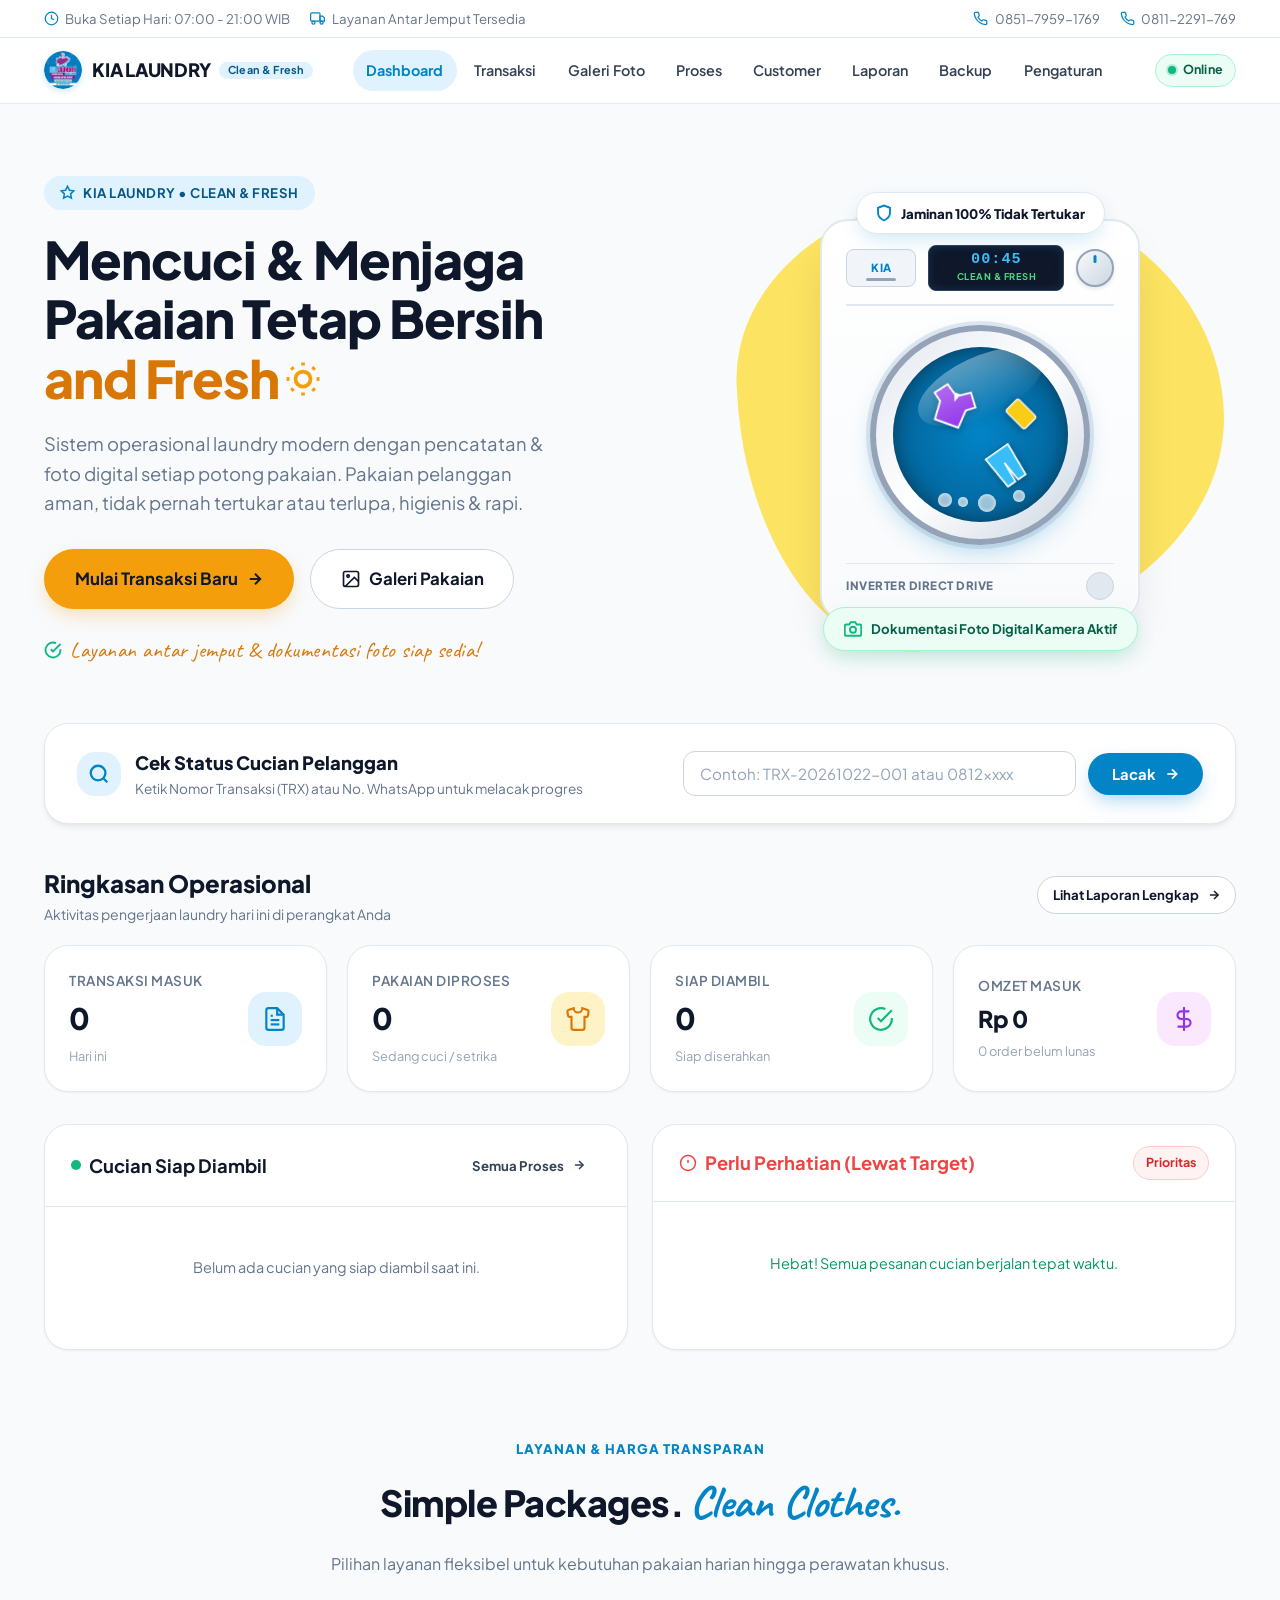
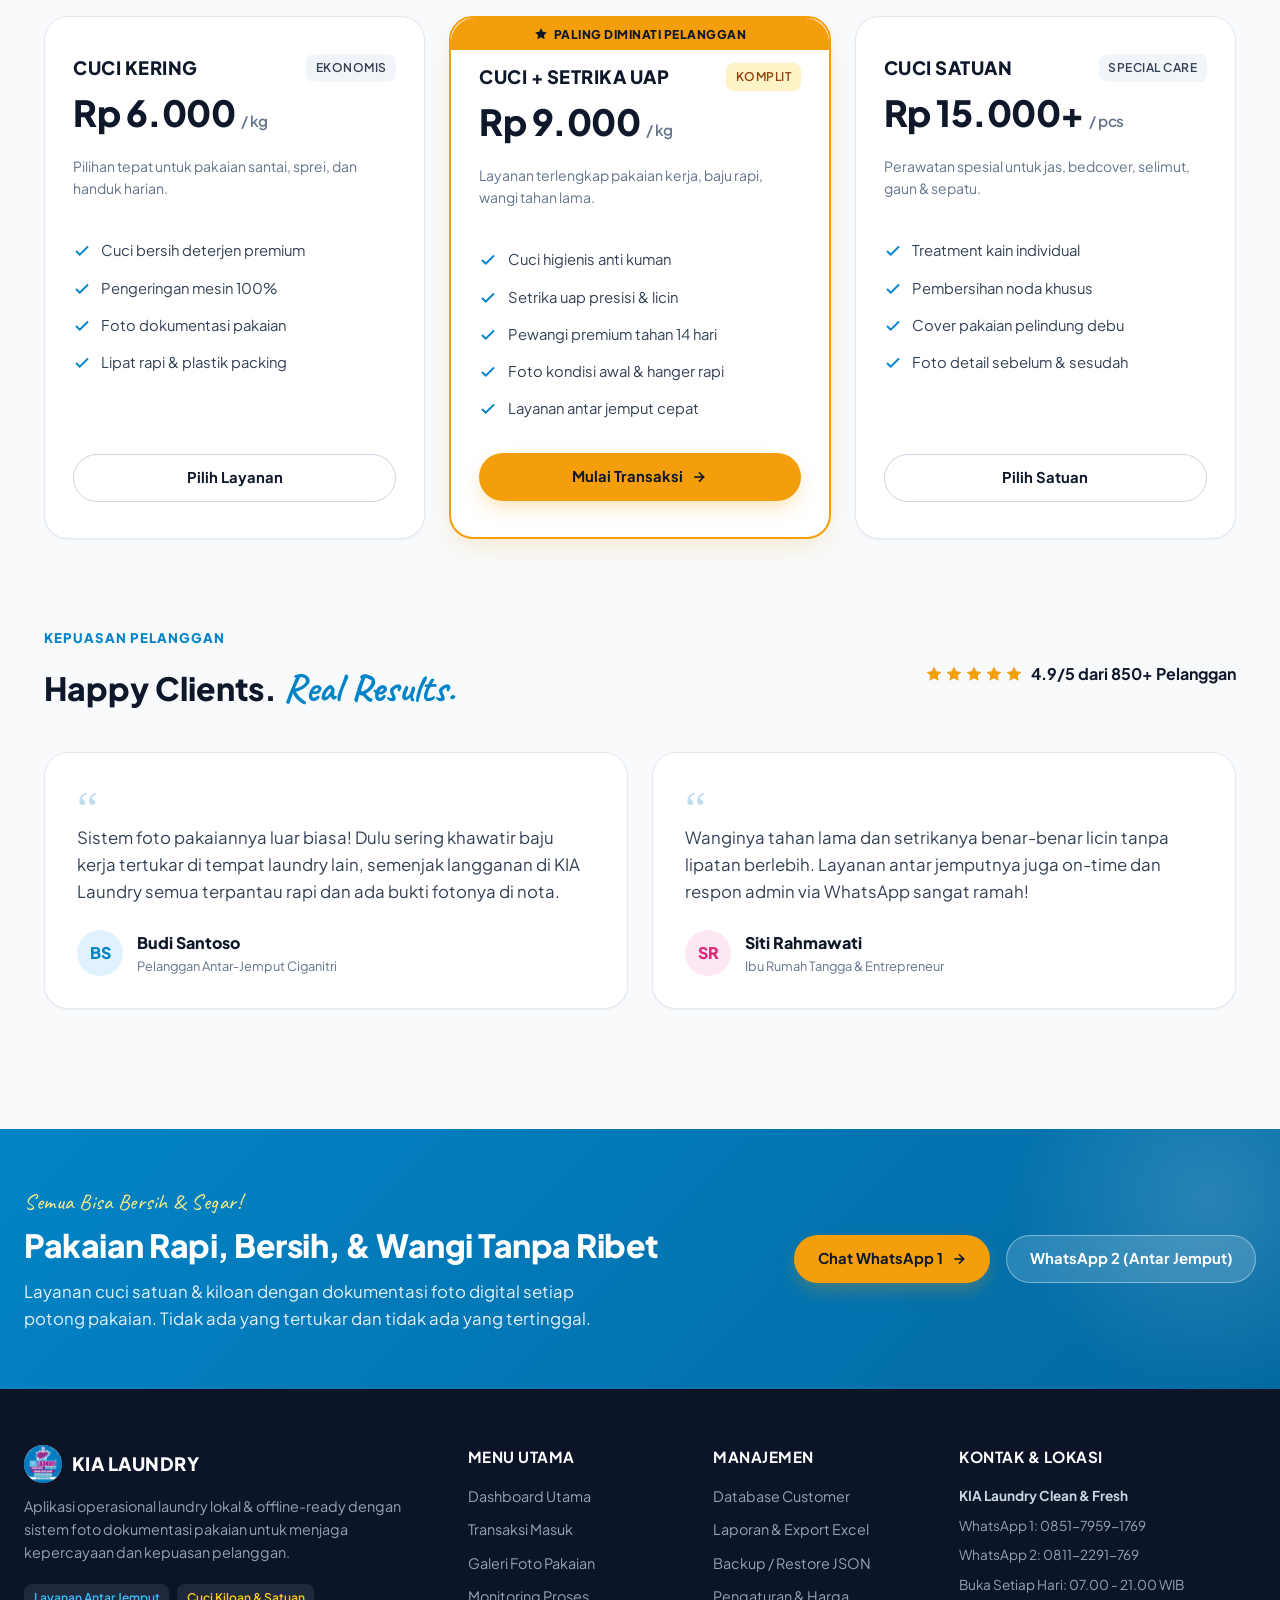
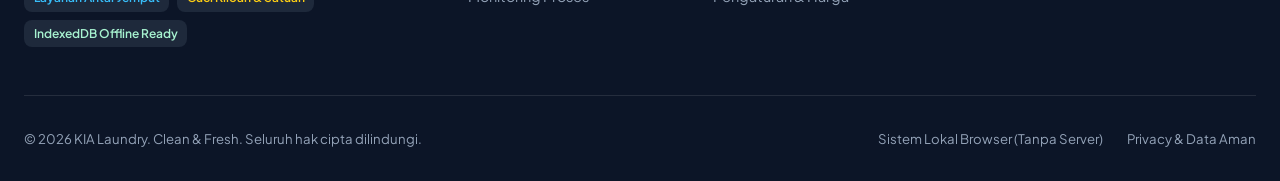
==== commit 364f9a53: "feat(dashboard): hero ilustrasi mesin cuci animasi & penyegaran beranda - Ganti kartu hero statis de" ====
--- a/index.html
+++ b/index.html
@@ -23,91 +23,116 @@
 
   <main class="main-wrapper">
 
-    <!-- 1. HERO SECTION (Terinspirasi Layout Maya Web Studio: Kuning Cerah, Ramah, Human-Crafted) -->
+    <!-- 1. HERO SECTION (Layout Rapi, Warna Cerah Segar, Bebas Emoji, Mesin Cuci Modern) -->
     <section class="hero-section">
       <div class="hero-content">
         <div class="hero-pill">
-          <span>✨</span>
+          <svg width="15" height="15" viewBox="0 0 24 24" fill="none" stroke="currentColor" stroke-width="2.5"><polygon points="12 2 15.09 8.26 22 9.27 17 14.14 18.18 21.02 12 17.77 5.82 21.02 7 14.14 2 9.27 8.91 8.26 12 2"/></svg>
           <span>KIA LAUNDRY • CLEAN & FRESH</span>
         </div>
 
         <h1 class="hero-title">
-          Mencuci & Menjaga Pakaian Tetap Bersih <span class="highlight-yellow">and Fresh <span class="sun-doodle">☀️</span></span>
+          Mencuci & Menjaga Pakaian Tetap Bersih 
+          <span class="highlight-yellow">
+            and Fresh
+            <svg class="sun-doodle" width="36" height="36" viewBox="0 0 24 24" fill="none" stroke="#f59e0b" stroke-width="2.5"><circle cx="12" cy="12" r="5"/><line x1="12" y1="1" x2="12" y2="3"/><line x1="12" y1="21" x2="12" y2="23"/><line x1="4.22" y1="4.22" x2="5.64" y2="5.64"/><line x1="18.36" y1="18.36" x2="19.78" y2="19.78"/><line x1="1" y1="12" x2="3" y2="12"/><line x1="21" y1="12" x2="23" y2="12"/><line x1="4.22" y1="19.78" x2="5.64" y2="18.36"/><line x1="18.36" y1="5.64" x2="19.78" y2="4.22"/></svg>
+          </span>
         </h1>
 
         <p class="hero-desc">
           Sistem operasional laundry modern dengan pencatatan & foto digital setiap potong pakaian. 
-          Pakaian pelanggan aman, tidak pernah tertukar atau terlupa, siap pakai kapan saja.
+          Pakaian pelanggan aman, tidak pernah tertukar atau terlupa, higienis & rapi.
         </p>
 
         <div class="hero-buttons">
           <a href="./pages/transaksi.html" class="btn btn-yellow btn-lg">
-            <span>+ Transaksi Baru</span>
-            <span class="btn-arrow-icon">→</span>
+            <span>Mulai Transaksi Baru</span>
+            <svg width="18" height="18" viewBox="0 0 24 24" fill="none" stroke="currentColor" stroke-width="2.5"><line x1="5" y1="12" x2="19" y2="12"/><polyline points="12 5 19 12 12 19"/></svg>
           </a>
 
           <a href="./pages/galeri.html" class="btn btn-outline btn-lg">
-            <svg width="20" height="20" viewBox="0 0 24 24" fill="none" stroke="currentColor" stroke-width="2"><circle cx="12" cy="12" r="10"/><polygon points="10 8 16 12 10 16 10 8"/></svg>
+            <svg width="20" height="20" viewBox="0 0 24 24" fill="none" stroke="currentColor" stroke-width="2"><rect x="3" y="3" width="18" height="18" rx="2" ry="2"/><circle cx="8.5" cy="8.5" r="1.5"/><polyline points="21 15 16 10 5 21"/></svg>
             <span>Galeri Pakaian</span>
           </a>
         </div>
 
         <div class="hero-note">
-          <span class="handwriting">✓ Layanan antar jemput & dokumentasi foto siap sedia!</span>
-        </div>
-      </div>
-
-      <div class="hero-visual">
+          <svg width="18" height="18" viewBox="0 0 24 24" fill="none" stroke="#10b981" stroke-width="2.5"><path d="M22 11.08V12a10 10 0 1 1-5.93-9.14"/><polyline points="22 4 12 14.01 9 11.01"/></svg>
+          <span class="handwriting">Layanan antar jemput & dokumentasi foto siap sedia!</span>
+        </div>
+      </div>
+
+      <!-- VISUAL STAGE: MESIN CUCI MODERN DENGAN PAKAIAN BERPUTAR -->
+      <div class="hero-visual-stage">
         <div class="hero-blob-bg"></div>
 
-        <div class="hero-image-wrapper">
-          <div class="hero-badge-floating">
-            <div class="badge-num">100%</div>
-            <div>
-              <div style="font-size:0.75rem; text-transform:uppercase; color:var(--text-muted); font-weight:700;">Jaminan</div>
-              <div style="font-size:0.85rem; font-weight:800;">Tidak Tertukar</div>
-            </div>
-          </div>
-
-          <div class="hero-main-card">
-            <div style="display:flex; align-items:center; gap:0.85rem; margin-bottom:1rem;">
-              <img src="./assets/logo.png" alt="Logo" style="width:58px; height:58px; border-radius:50%; box-shadow:0 4px 10px rgba(0,0,0,0.1);">
-              <div>
-                <h4 style="font-size:1.1rem; font-weight:800; color:var(--text-main);">KIA LAUNDRY</h4>
-                <p style="font-size:0.825rem; color:var(--primary); font-weight:700;">Clean & Fresh — Semua Bisa</p>
+        <div class="washing-machine-container">
+          <!-- Floating Badge Atas (Bebas dari tumpang tindih) -->
+          <div class="wm-floating-pill-top">
+            <svg width="18" height="18" viewBox="0 0 24 24" fill="none" stroke="#0284c7" stroke-width="2.5"><path d="M12 22s8-4 8-10V5l-8-3-8 3v7c0 6 8 10 8 10z"/></svg>
+            <span>Jaminan 100% Tidak Tertukar</span>
+          </div>
+
+          <!-- Unit Mesin Cuci -->
+          <div class="washing-machine">
+            <!-- Control Deck -->
+            <div class="wm-panel">
+              <div class="wm-drawer">
+                <span>KIA</span>
               </div>
-            </div>
-
-            <div style="background:var(--bg-muted); border-radius:12px; padding:0.85rem; font-size:0.85rem; margin-bottom:1rem;">
-              <div style="display:flex; justify-content:space-between; margin-bottom:0.35rem;">
-                <span style="color:var(--text-muted);">Sistem Penyimpanan:</span>
-                <strong style="color:#059669;">IndexedDB (Lokal & Offline)</strong>
+              <div class="wm-display">
+                <div class="wm-display-time">00:45</div>
+                <div class="wm-display-status">CLEAN & FRESH</div>
               </div>
-              <div style="display:flex; justify-content:space-between;">
-                <span style="color:var(--text-muted);">Antar Jemput:</span>
-                <strong style="color:var(--primary);">Aktif Setiap Hari</strong>
+              <div class="wm-dial" title="Putar mode cucian"></div>
+            </div>
+
+            <!-- Tabung Kaca Porthole & Drum -->
+            <div class="wm-door-outer">
+              <div class="wm-door-glass">
+                <div class="wm-drum-rotor">
+                  <!-- Pakaian 1: Polo Shirt Ungu (Khas KIA Laundry Logo) -->
+                  <svg class="wm-clothes-item wm-clothes-shirt" viewBox="0 0 100 100">
+                    <path d="M30 25 L45 35 L55 35 L70 25 L85 45 L72 55 L70 85 L30 85 L28 55 L15 45 Z" fill="#9333ea" stroke="#ffffff" stroke-width="3"/>
+                    <polygon points="45,35 50,48 55,35" fill="#ffffff"/>
+                  </svg>
+
+                  <!-- Pakaian 2: Celana Biru Muda -->
+                  <svg class="wm-clothes-item wm-clothes-pants" viewBox="0 0 100 100">
+                    <path d="M25 20 L75 20 L70 85 L53 85 L50 45 L47 85 L30 85 Z" fill="#38bdf8" stroke="#ffffff" stroke-width="3"/>
+                  </svg>
+
+                  <!-- Pakaian 3: Handuk Kuning Bersih -->
+                  <svg class="wm-clothes-item wm-clothes-towel" viewBox="0 0 100 100">
+                    <rect x="20" y="30" width="60" height="40" rx="6" fill="#facc15" stroke="#ffffff" stroke-width="3"/>
+                  </svg>
+                </div>
+
+                <!-- Gelembung Sabun Dinamis -->
+                <div class="wm-bubble b1"></div>
+                <div class="wm-bubble b2"></div>
+                <div class="wm-bubble b3"></div>
+                <div class="wm-bubble b4"></div>
               </div>
             </div>
 
-            <div style="display:flex; gap:0.5rem;">
-              <a href="https://wa.me/6285179591769" target="_blank" class="btn btn-sm btn-yellow" style="flex:1;">
-                WA: 0851-7959-1769
-              </a>
-              <a href="https://wa.me/628112291769" target="_blank" class="btn btn-sm btn-outline" style="flex:1;">
-                WA: 0811-2291-769
-              </a>
-            </div>
-          </div>
-
-          <div class="hero-badge-bottom">
-            <span>●</span>
-            <span>Kamera Foto Digital Aktif</span>
-          </div>
-        </div>
-      </div>
-    </section>
-
-    <!-- 2. QUICK TRACKING STATUS (Pelanggan / Kasir bisa langsung cek nomor nota) -->
+            <!-- Panel Bawah -->
+            <div class="wm-base">
+              <div class="wm-brand-label">INVERTER DIRECT DRIVE</div>
+              <div class="wm-filter-cap"></div>
+            </div>
+          </div>
+
+          <!-- Floating Badge Bawah -->
+          <div class="wm-floating-pill-bottom">
+            <svg width="18" height="18" viewBox="0 0 24 24" fill="none" stroke="#10b981" stroke-width="2.5"><path d="M23 19a2 2 0 0 1-2 2H3a2 2 0 0 1-2-2V8a2 2 0 0 1 2-2h4l2-3h6l2 3h4a2 2 0 0 1 2 2z"/><circle cx="12" cy="13" r="4"/></svg>
+            <span>Dokumentasi Foto Digital Kamera Aktif</span>
+          </div>
+        </div>
+      </div>
+    </section>
+
+    <!-- 2. QUICK TRACKING STATUS -->
     <section class="tracking-card">
       <div class="tracking-title">
         <div class="stat-icon blue" style="width:44px; height:44px;">
@@ -115,7 +140,7 @@
         </div>
         <div>
           <h3>Cek Status Cucian Pelanggan</h3>
-          <p>Masukkan Nomor Transaksi (TRX) atau No. WhatsApp untuk melacak progres</p>
+          <p>Ketik Nomor Transaksi (TRX) atau No. WhatsApp untuk melacak progres</p>
         </div>
       </div>
 
@@ -123,19 +148,22 @@
         <input type="text" class="form-control" id="trackingInput" placeholder="Contoh: TRX-20261022-001 atau 0812xxxx" required>
         <button type="submit" class="btn btn-primary">
           <span>Lacak</span>
-          <span class="btn-arrow-icon">→</span>
+          <svg width="16" height="16" viewBox="0 0 24 24" fill="none" stroke="currentColor" stroke-width="2.5"><line x1="5" y1="12" x2="19" y2="12"/><polyline points="12 5 19 12 12 19"/></svg>
         </button>
       </form>
     </section>
 
-    <!-- 3. OPERATIONAL METRICS (Ringkasan Cepat Hari Ini) -->
+    <!-- 3. OPERATIONAL METRICS (Ringkasan Real-Time Hari Ini Tanpa Dummy) -->
     <section>
       <div style="display:flex; align-items:center; justify-content:space-between; margin-bottom:1.25rem;">
         <div>
           <h2 style="font-size:1.5rem; font-weight:800; color:var(--text-main);">Ringkasan Operasional</h2>
           <p style="font-size:0.875rem; color:var(--text-muted);">Aktivitas pengerjaan laundry hari ini di perangkat Anda</p>
         </div>
-        <a href="./pages/laporan.html" class="btn btn-sm btn-outline">Lihat Laporan Lengkap →</a>
+        <a href="./pages/laporan.html" class="btn btn-sm btn-outline">
+          <span>Lihat Laporan Lengkap</span>
+          <svg width="14" height="14" viewBox="0 0 24 24" fill="none" stroke="currentColor" stroke-width="2.5"><line x1="5" y1="12" x2="19" y2="12"/><polyline points="12 5 19 12 12 19"/></svg>
+        </a>
       </div>
 
       <div class="stat-grid">
@@ -193,7 +221,10 @@
             <span class="badge-dot" style="background:#10b981; width:10px; height:10px;"></span>
             Cucian Siap Diambil
           </h3>
-          <a href="./pages/proses.html" class="btn btn-sm btn-ghost">Semua Proses →</a>
+          <a href="./pages/proses.html" class="btn btn-sm btn-ghost">
+            <span>Semua Proses</span>
+            <svg width="14" height="14" viewBox="0 0 24 24" fill="none" stroke="currentColor" stroke-width="2.5"><line x1="5" y1="12" x2="19" y2="12"/><polyline points="12 5 19 12 12 19"/></svg>
+          </a>
         </div>
         <div class="card-body" id="listSiapDiambil">
           <div style="text-align:center; padding:1.5rem; color:var(--text-muted);">Memuat data cucian siap...</div>
@@ -219,7 +250,7 @@
       <div class="section-title-center">
         <span class="section-tag">Layanan & Harga Transparan</span>
         <h2 class="section-heading">Simple Packages. <span style="font-family:'Caveat', cursive; color:var(--primary); font-size:2.8rem;">Clean Clothes.</span></h2>
-        <p style="color:var(--text-muted); font-size:1rem;">Pilihan layanan fleksibel untuk kebutuhan pakaian sehari-hari hingga perawatan khusus.</p>
+        <p style="color:var(--text-muted); font-size:1rem;">Pilihan layanan fleksibel untuk kebutuhan pakaian harian hingga perawatan khusus.</p>
       </div>
 
       <div class="packages-grid">
@@ -246,7 +277,10 @@
 
         <!-- Paket 2: Most Popular (Kuning Cerah seperti Maya) -->
         <div class="package-card popular">
-          <div class="popular-badge">⭐ Paling Diminati Pelanggan</div>
+          <div class="popular-badge">
+            <svg width="14" height="14" viewBox="0 0 24 24" fill="currentColor" stroke="none"><polygon points="12 2 15.09 8.26 22 9.27 17 14.14 18.18 21.02 12 17.77 5.82 21.02 7 14.14 2 9.27 8.91 8.26 12 2"/></svg>
+            <span>Paling Diminati Pelanggan</span>
+          </div>
           <div class="package-header" style="margin-top:0.5rem;">
             <div class="package-name">
               <span>Cuci + Setrika Uap</span>
@@ -264,7 +298,10 @@
             <li><svg viewBox="0 0 24 24" fill="none" stroke="currentColor" stroke-width="2.5"><polyline points="20 6 9 17 4 12"/></svg> Foto kondisi awal & hanger rapi</li>
             <li><svg viewBox="0 0 24 24" fill="none" stroke="currentColor" stroke-width="2.5"><polyline points="20 6 9 17 4 12"/></svg> Layanan antar jemput cepat</li>
           </ul>
-          <a href="./pages/transaksi.html" class="btn btn-yellow" style="width:100%;">Mulai Transaksi →</a>
+          <a href="./pages/transaksi.html" class="btn btn-yellow" style="width:100%;">
+            <span>Mulai Transaksi</span>
+            <svg width="16" height="16" viewBox="0 0 24 24" fill="none" stroke="currentColor" stroke-width="2.5"><line x1="5" y1="12" x2="19" y2="12"/><polyline points="12 5 19 12 12 19"/></svg>
+          </a>
         </div>
 
         <!-- Paket 3: Satuan / Premium -->
@@ -300,7 +337,13 @@
           </h2>
         </div>
         <div style="display:flex; align-items:center; gap:0.5rem;">
-          <span style="font-size:1.5rem; color:#f59e0b;">★★★★★</span>
+          <div style="display:inline-flex; gap:2px; color:#f59e0b;">
+            <svg width="18" height="18" viewBox="0 0 24 24" fill="currentColor"><polygon points="12 2 15.09 8.26 22 9.27 17 14.14 18.18 21.02 12 17.77 5.82 21.02 7 14.14 2 9.27 8.91 8.26 12 2"/></svg>
+            <svg width="18" height="18" viewBox="0 0 24 24" fill="currentColor"><polygon points="12 2 15.09 8.26 22 9.27 17 14.14 18.18 21.02 12 17.77 5.82 21.02 7 14.14 2 9.27 8.91 8.26 12 2"/></svg>
+            <svg width="18" height="18" viewBox="0 0 24 24" fill="currentColor"><polygon points="12 2 15.09 8.26 22 9.27 17 14.14 18.18 21.02 12 17.77 5.82 21.02 7 14.14 2 9.27 8.91 8.26 12 2"/></svg>
+            <svg width="18" height="18" viewBox="0 0 24 24" fill="currentColor"><polygon points="12 2 15.09 8.26 22 9.27 17 14.14 18.18 21.02 12 17.77 5.82 21.02 7 14.14 2 9.27 8.91 8.26 12 2"/></svg>
+            <svg width="18" height="18" viewBox="0 0 24 24" fill="currentColor"><polygon points="12 2 15.09 8.26 22 9.27 17 14.14 18.18 21.02 12 17.77 5.82 21.02 7 14.14 2 9.27 8.91 8.26 12 2"/></svg>
+          </div>
           <span style="font-weight:700; color:var(--text-main);">4.9/5 dari 850+ Pelanggan</span>
         </div>
       </div>
--- a/css/base.css
+++ b/css/base.css
@@ -182,7 +182,7 @@
 .nav-container {
   max-width: var(--max-width);
   margin: 0 auto;
-  padding: 0.85rem 1.5rem;
+  padding: 0.75rem 1.5rem;
   display: flex;
   align-items: center;
   justify-content: space-between;
@@ -190,31 +190,55 @@
 }
 
 .brand-logo {
-  display: flex;
-  align-items: center;
-  gap: 0.75rem;
-  font-weight: 800;
-  color: var(--text-main);
-  font-size: 1.35rem;
-  letter-spacing: -0.5px;
+  display: inline-flex;
+  align-items: center;
+  gap: 0.65rem;
+  text-decoration: none;
+  white-space: nowrap;
+  flex-shrink: 0;
+  margin-right: 1rem;
 }
 
 .brand-logo img {
-  width: 46px;
-  height: 46px;
+  width: 38px;
+  height: 38px;
   object-fit: contain;
   border-radius: 50%;
-  box-shadow: 0 2px 8px rgba(2, 132, 199, 0.2);
-}
-
-.brand-logo .brand-badge {
-  font-size: 0.7rem;
+  box-shadow: 0 2px 6px rgba(2, 132, 199, 0.2);
+}
+
+.brand-identity-row {
+  display: inline-flex;
+  align-items: center;
+  gap: 0.5rem;
+  white-space: nowrap;
+}
+
+.brand-name {
+  font-weight: 800;
+  font-size: 1.15rem;
+  color: var(--text-main);
+  letter-spacing: -0.3px;
+  line-height: 1;
+}
+
+.brand-pill {
+  font-size: 0.68rem;
   font-weight: 700;
   background: var(--primary-light);
   color: var(--primary-dark);
   padding: 0.2rem 0.55rem;
   border-radius: var(--radius-full);
-  margin-left: 0.35rem;
+  letter-spacing: 0.3px;
+  line-height: 1;
+  display: inline-block;
+  white-space: nowrap;
+}
+
+.nav-center-wrapper {
+  display: flex;
+  align-items: center;
+  margin-right: auto;
 }
 
 .nav-menu {
@@ -228,12 +252,13 @@
   display: inline-flex;
   align-items: center;
   gap: 0.45rem;
-  padding: 0.6rem 0.95rem;
+  padding: 0.55rem 0.85rem;
   color: var(--text-body);
   font-weight: 600;
-  font-size: 0.925rem;
+  font-size: 0.9rem;
   border-radius: var(--radius-full);
   transition: all 0.2s ease;
+  white-space: nowrap;
 }
 
 .nav-link:hover {
@@ -251,6 +276,7 @@
   display: flex;
   align-items: center;
   gap: 0.75rem;
+  flex-shrink: 0;
 }
 
 /* Offline/Online Network Indicator Badge */
--- a/css/dashboard.css
+++ b/css/dashboard.css
@@ -1,14 +1,15 @@
 /* ========================================================
    KIA LAUNDRY — Dashboard & Landing Page Styles (dashboard.css)
-   Cerah, Bersih, Segar, Terinspirasi Layout Maya Web Studio
+   Cerah, Bersih, Segar, Animasi Mesin Cuci Modern & Interaktif
+   Bebas Emoji — 100% SVG Icon & Tata Letak Rapi Tanpa Tumpang Tindih
    ======================================================== */
 
 /* Hero Section */
 .hero-section {
   display: grid;
-  grid-template-columns: 1.15fr 0.85fr;
-  align-items: center;
-  gap: 3rem;
+  grid-template-columns: 1.1fr 0.9fr;
+  align-items: center;
+  gap: 3.5rem;
   padding: 2.5rem 0 3.5rem;
   position: relative;
 }
@@ -25,7 +26,7 @@
   padding: 0.4rem 1rem;
   background-color: var(--primary-light);
   color: var(--primary-dark);
-  font-size: 0.85rem;
+  font-size: 0.825rem;
   font-weight: 700;
   border-radius: var(--radius-full);
   margin-bottom: 1.25rem;
@@ -33,6 +34,10 @@
   text-transform: uppercase;
 }
 
+.hero-pill svg {
+  color: var(--primary);
+}
+
 .hero-title {
   font-size: 3.25rem;
   font-weight: 800;
@@ -45,13 +50,9 @@
 .hero-title .highlight-yellow {
   color: var(--accent-yellow-hover);
   position: relative;
-  display: inline-block;
-}
-
-.hero-title .sun-doodle {
-  display: inline-block;
-  margin-left: 0.35rem;
-  color: var(--accent-yellow);
+  display: inline-flex;
+  align-items: center;
+  gap: 0.4rem;
 }
 
 .hero-desc {
@@ -76,89 +77,324 @@
   gap: 0.5rem;
 }
 
-/* Hero Visual Art (Matching Maya Organic Blob Backdrop) */
-.hero-visual {
+/* ========================================================
+   MODERN SMART WASHING MACHINE SHOWCASE
+   Mesin Cuci KIA Laundry dengan Animasi Drum & Pakaian
+   ======================================================== */
+.hero-visual-stage {
   position: relative;
   display: flex;
   justify-content: center;
   align-items: center;
-}
-
+  min-height: 480px;
+}
+
+/* Organic Yellow Backdrop (Tetap lembut di latar, tidak menutupi kartu) */
 .hero-blob-bg {
   position: absolute;
-  width: 90%;
-  height: 90%;
+  width: 95%;
+  height: 95%;
   background: #fde047;
-  border-radius: 42% 58% 70% 30% / 45% 45% 55% 55%;
+  border-radius: 48% 52% 65% 35% / 40% 50% 50% 60%;
   z-index: 1;
-  transform: rotate(-3deg);
-  transition: all 0.5s ease;
-}
-
-.hero-visual:hover .hero-blob-bg {
+  transform: rotate(-2deg);
+  opacity: 0.85;
+  transition: transform 0.5s ease;
+}
+
+.hero-visual-stage:hover .hero-blob-bg {
   transform: rotate(2deg) scale(1.02);
 }
 
-.hero-image-wrapper {
+.washing-machine-container {
   position: relative;
   z-index: 2;
-  width: 100%;
-  max-width: 420px;
-  text-align: center;
-}
-
-.hero-main-card {
+  display: flex;
+  flex-direction: column;
+  align-items: center;
+}
+
+/* Badges Atas & Bawah yang Rapi dan Tidak Tumpang Tindih */
+.wm-floating-pill-top {
   background: #ffffff;
-  border-radius: var(--radius-xl);
-  padding: 1.75rem;
-  box-shadow: 0 20px 40px -15px rgba(2, 132, 199, 0.18);
+  padding: 0.6rem 1.15rem;
+  border-radius: var(--radius-full);
+  box-shadow: 0 8px 20px -4px rgba(2, 132, 199, 0.2);
+  display: flex;
+  align-items: center;
+  gap: 0.5rem;
+  font-size: 0.825rem;
+  font-weight: 800;
+  color: var(--text-main);
   border: 1px solid var(--border-light);
-  text-align: left;
-}
-
-.hero-badge-floating {
-  position: absolute;
-  top: 15px;
-  right: -10px;
+  margin-bottom: -15px;
+  z-index: 4;
+}
+
+.wm-floating-pill-bottom {
   background: #ffffff;
-  padding: 0.75rem 1.25rem;
-  border-radius: var(--radius-lg);
-  box-shadow: var(--shadow-lg);
-  display: flex;
-  align-items: center;
-  gap: 0.65rem;
-  font-weight: 800;
-  color: var(--text-main);
-  z-index: 3;
-  border: 1px solid var(--border-light);
-}
-
-.hero-badge-floating .badge-num {
-  font-size: 1.6rem;
-  color: var(--primary);
-  line-height: 1;
-}
-
-.hero-badge-bottom {
-  position: absolute;
-  bottom: -15px;
-  left: -10px;
-  background: #ffffff;
-  padding: 0.65rem 1.15rem;
+  padding: 0.65rem 1.25rem;
   border-radius: var(--radius-full);
-  box-shadow: var(--shadow-md);
-  display: flex;
-  align-items: center;
-  gap: 0.5rem;
-  font-size: 0.85rem;
+  box-shadow: 0 8px 20px -4px rgba(16, 185, 129, 0.25);
+  display: flex;
+  align-items: center;
+  gap: 0.6rem;
+  font-size: 0.825rem;
   font-weight: 700;
   color: #065f46;
   background-color: #ecfdf5;
   border: 1px solid #a7f3d0;
-  z-index: 3;
-}
-
-/* Quick Tracking Bar */
+  margin-top: -15px;
+  z-index: 4;
+}
+
+/* Unit Mesin Cuci */
+.washing-machine {
+  width: 320px;
+  background: linear-gradient(180deg, #ffffff 0%, #f8fafc 100%);
+  border: 2px solid #e2e8f0;
+  border-radius: 28px;
+  box-shadow: 0 25px 45px -10px rgba(15, 23, 42, 0.12), 0 0 0 1px #ffffff inset;
+  padding: 1.5rem 1.5rem 1.25rem;
+  position: relative;
+  display: flex;
+  flex-direction: column;
+  gap: 1.15rem;
+}
+
+/* Control Panel Atas */
+.wm-panel {
+  display: flex;
+  align-items: center;
+  justify-content: space-between;
+  gap: 0.75rem;
+  padding-bottom: 0.85rem;
+  border-bottom: 2px solid #e2e8f0;
+}
+
+.wm-drawer {
+  width: 70px;
+  height: 38px;
+  background: #f1f5f9;
+  border: 1.5px solid #cbd5e1;
+  border-radius: 8px;
+  display: flex;
+  align-items: center;
+  justify-content: center;
+  font-size: 0.7rem;
+  font-weight: 800;
+  color: var(--primary);
+  letter-spacing: 0.5px;
+  position: relative;
+}
+
+.wm-drawer::after {
+  content: "";
+  position: absolute;
+  bottom: 5px;
+  width: 30px;
+  height: 3px;
+  background: #94a3b8;
+  border-radius: 2px;
+}
+
+.wm-display {
+  flex: 1;
+  background: #0f172a;
+  border-radius: 8px;
+  padding: 0.35rem 0.6rem;
+  text-align: center;
+  border: 1px solid #334155;
+  box-shadow: 0 0 10px rgba(56, 189, 248, 0.15) inset;
+}
+
+.wm-display-time {
+  font-family: monospace;
+  font-size: 0.95rem;
+  font-weight: 800;
+  color: #38bdf8;
+  letter-spacing: 1px;
+  line-height: 1;
+}
+
+.wm-display-status {
+  font-size: 0.58rem;
+  font-weight: 700;
+  color: #4ade80;
+  text-transform: uppercase;
+  letter-spacing: 0.5px;
+  margin-top: 2px;
+}
+
+.wm-dial {
+  width: 38px;
+  height: 38px;
+  background: linear-gradient(135deg, #f8fafc 0%, #cbd5e1 100%);
+  border: 2px solid #94a3b8;
+  border-radius: 50%;
+  position: relative;
+  box-shadow: 0 2px 4px rgba(0, 0, 0, 0.1);
+  cursor: pointer;
+}
+
+.wm-dial::before {
+  content: "";
+  position: absolute;
+  top: 4px;
+  left: 50%;
+  transform: translateX(-50%);
+  width: 3px;
+  height: 8px;
+  background: var(--primary);
+  border-radius: 2px;
+}
+
+/* Pintu Kaca & Tabung Berputar */
+.wm-door-outer {
+  width: 220px;
+  height: 220px;
+  margin: 0 auto;
+  border-radius: 50%;
+  background: linear-gradient(135deg, #e2e8f0 0%, #ffffff 50%, #cbd5e1 100%);
+  border: 6px solid #94a3b8;
+  box-shadow: 0 10px 25px -5px rgba(2, 132, 199, 0.3), 0 0 0 4px #e2e8f0;
+  display: flex;
+  align-items: center;
+  justify-content: center;
+  position: relative;
+  overflow: hidden;
+}
+
+.wm-door-glass {
+  width: 175px;
+  height: 175px;
+  border-radius: 50%;
+  background: radial-gradient(circle, #0284c7 0%, #0369a1 60%, #075985 100%);
+  position: relative;
+  overflow: hidden;
+  box-shadow: 0 0 20px rgba(0, 0, 0, 0.4) inset;
+}
+
+/* Glass Reflection Highlight */
+.wm-door-glass::after {
+  content: "";
+  position: absolute;
+  top: 10px;
+  left: 20px;
+  width: 135px;
+  height: 60px;
+  border-radius: 50%;
+  background: linear-gradient(180deg, rgba(255, 255, 255, 0.35) 0%, rgba(255, 255, 255, 0) 100%);
+  transform: rotate(-25deg);
+  pointer-events: none;
+  z-index: 10;
+}
+
+/* Air & Pakaian Berputar */
+.wm-drum-rotor {
+  position: absolute;
+  inset: 0;
+  display: flex;
+  align-items: center;
+  justify-content: center;
+  animation: drumSpin 6s linear infinite;
+}
+
+.wm-clothes-item {
+  position: absolute;
+  filter: drop-shadow(0 2px 4px rgba(0,0,0,0.3));
+}
+
+.wm-clothes-shirt {
+  width: 62px;
+  height: 62px;
+  top: 25px;
+  left: 30px;
+  transform: rotate(20deg);
+  animation: tumble1 3s ease-in-out infinite alternate;
+}
+
+.wm-clothes-pants {
+  width: 54px;
+  height: 54px;
+  bottom: 30px;
+  right: 35px;
+  transform: rotate(-35deg);
+  animation: tumble2 4s ease-in-out infinite alternate;
+}
+
+.wm-clothes-towel {
+  width: 44px;
+  height: 44px;
+  top: 45px;
+  right: 25px;
+  transform: rotate(45deg);
+}
+
+/* Gelembung Sabun Naik */
+.wm-bubble {
+  position: absolute;
+  background: rgba(255, 255, 255, 0.6);
+  border-radius: 50%;
+  box-shadow: 0 0 4px rgba(255, 255, 255, 0.8) inset;
+  pointer-events: none;
+  animation: floatBubble 2.5s ease-in infinite;
+}
+
+.b1 { width: 14px; height: 14px; bottom: 15px; left: 45px; animation-delay: 0s; }
+.b2 { width: 18px; height: 18px; bottom: 10px; left: 85px; animation-delay: 0.8s; }
+.b3 { width: 12px; height: 12px; bottom: 20px; left: 120px; animation-delay: 1.4s; }
+.b4 { width: 10px; height: 10px; bottom: 15px; left: 65px; animation-delay: 1.9s; }
+
+/* Panel Bawah Mesin */
+.wm-base {
+  display: flex;
+  align-items: center;
+  justify-content: space-between;
+  padding-top: 0.5rem;
+  border-top: 1px solid #e2e8f0;
+}
+
+.wm-filter-cap {
+  width: 28px;
+  height: 28px;
+  border-radius: 50%;
+  background: #e2e8f0;
+  border: 1px solid #cbd5e1;
+}
+
+.wm-brand-label {
+  font-size: 0.72rem;
+  font-weight: 800;
+  color: #64748b;
+  letter-spacing: 0.5px;
+}
+
+/* Keyframes */
+@keyframes drumSpin {
+  0% { transform: rotate(0deg); }
+  100% { transform: rotate(360deg); }
+}
+
+@keyframes tumble1 {
+  0% { transform: translate(0, 0) rotate(15deg); }
+  100% { transform: translate(8px, 12px) rotate(45deg); }
+}
+
+@keyframes tumble2 {
+  0% { transform: translate(0, 0) rotate(-35deg); }
+  100% { transform: translate(-10px, -8px) rotate(-10deg); }
+}
+
+@keyframes floatBubble {
+  0% { transform: translateY(0) scale(0.6); opacity: 0; }
+  50% { opacity: 0.9; }
+  100% { transform: translateY(-130px) scale(1.1); opacity: 0; }
+}
+
+/* ========================================================
+   TRACKING CARD & STATS
+   ======================================================== */
 .tracking-card {
   background: #ffffff;
   border-radius: var(--radius-xl);
@@ -176,7 +412,7 @@
 .tracking-title {
   display: flex;
   align-items: center;
-  gap: 0.75rem;
+  gap: 0.85rem;
 }
 
 .tracking-title h3 {
@@ -198,7 +434,7 @@
   max-width: 520px;
 }
 
-/* Operational Alerts (Ready for pickup & Overdue) */
+/* Alerts Dashboard */
 .dashboard-grid {
   display: grid;
   grid-template-columns: 1fr 1fr;
@@ -238,7 +474,7 @@
   color: var(--text-muted);
 }
 
-/* Packages Section (Matching Maya 3-Column Pricing) */
+/* Packages Section */
 .section-title-center {
   text-align: center;
   max-width: 650px;
@@ -305,9 +541,13 @@
   font-weight: 800;
   text-transform: uppercase;
   letter-spacing: 0.5px;
-  padding: 0.35rem 0;
+  padding: 0.4rem 0;
   border-top-left-radius: inherit;
   border-top-right-radius: inherit;
+  display: flex;
+  align-items: center;
+  justify-content: center;
+  gap: 0.35rem;
 }
 
 .package-header {
@@ -364,7 +604,7 @@
   flex-shrink: 0;
 }
 
-/* Testimonial Cards */
+/* Testimonials */
 .testimonials-grid {
   display: grid;
   grid-template-columns: repeat(2, 1fr);
@@ -385,8 +625,9 @@
   font-size: 3rem;
   color: var(--primary);
   line-height: 1;
-  opacity: 0.3;
+  opacity: 0.25;
   margin-bottom: -0.5rem;
+  font-family: serif;
 }
 
 .testimonial-text {
@@ -414,7 +655,7 @@
   font-weight: 800;
 }
 
-/* Responsiveness */
+/* Responsive */
 @media (max-width: 992px) {
   .hero-section {
     grid-template-columns: 1fr;
@@ -452,6 +693,20 @@
     font-size: 2.1rem;
   }
 
+  .washing-machine {
+    width: 280px;
+  }
+
+  .wm-door-outer {
+    width: 190px;
+    height: 190px;
+  }
+
+  .wm-door-glass {
+    width: 150px;
+    height: 150px;
+  }
+
   .tracking-card {
     flex-direction: column;
     align-items: stretch;
@@ -461,10 +716,4 @@
     flex-direction: column;
     max-width: 100%;
   }
-
-  .hero-badge-floating {
-    top: 5px;
-    right: 5px;
-    padding: 0.5rem 0.85rem;
-  }
-}
+}
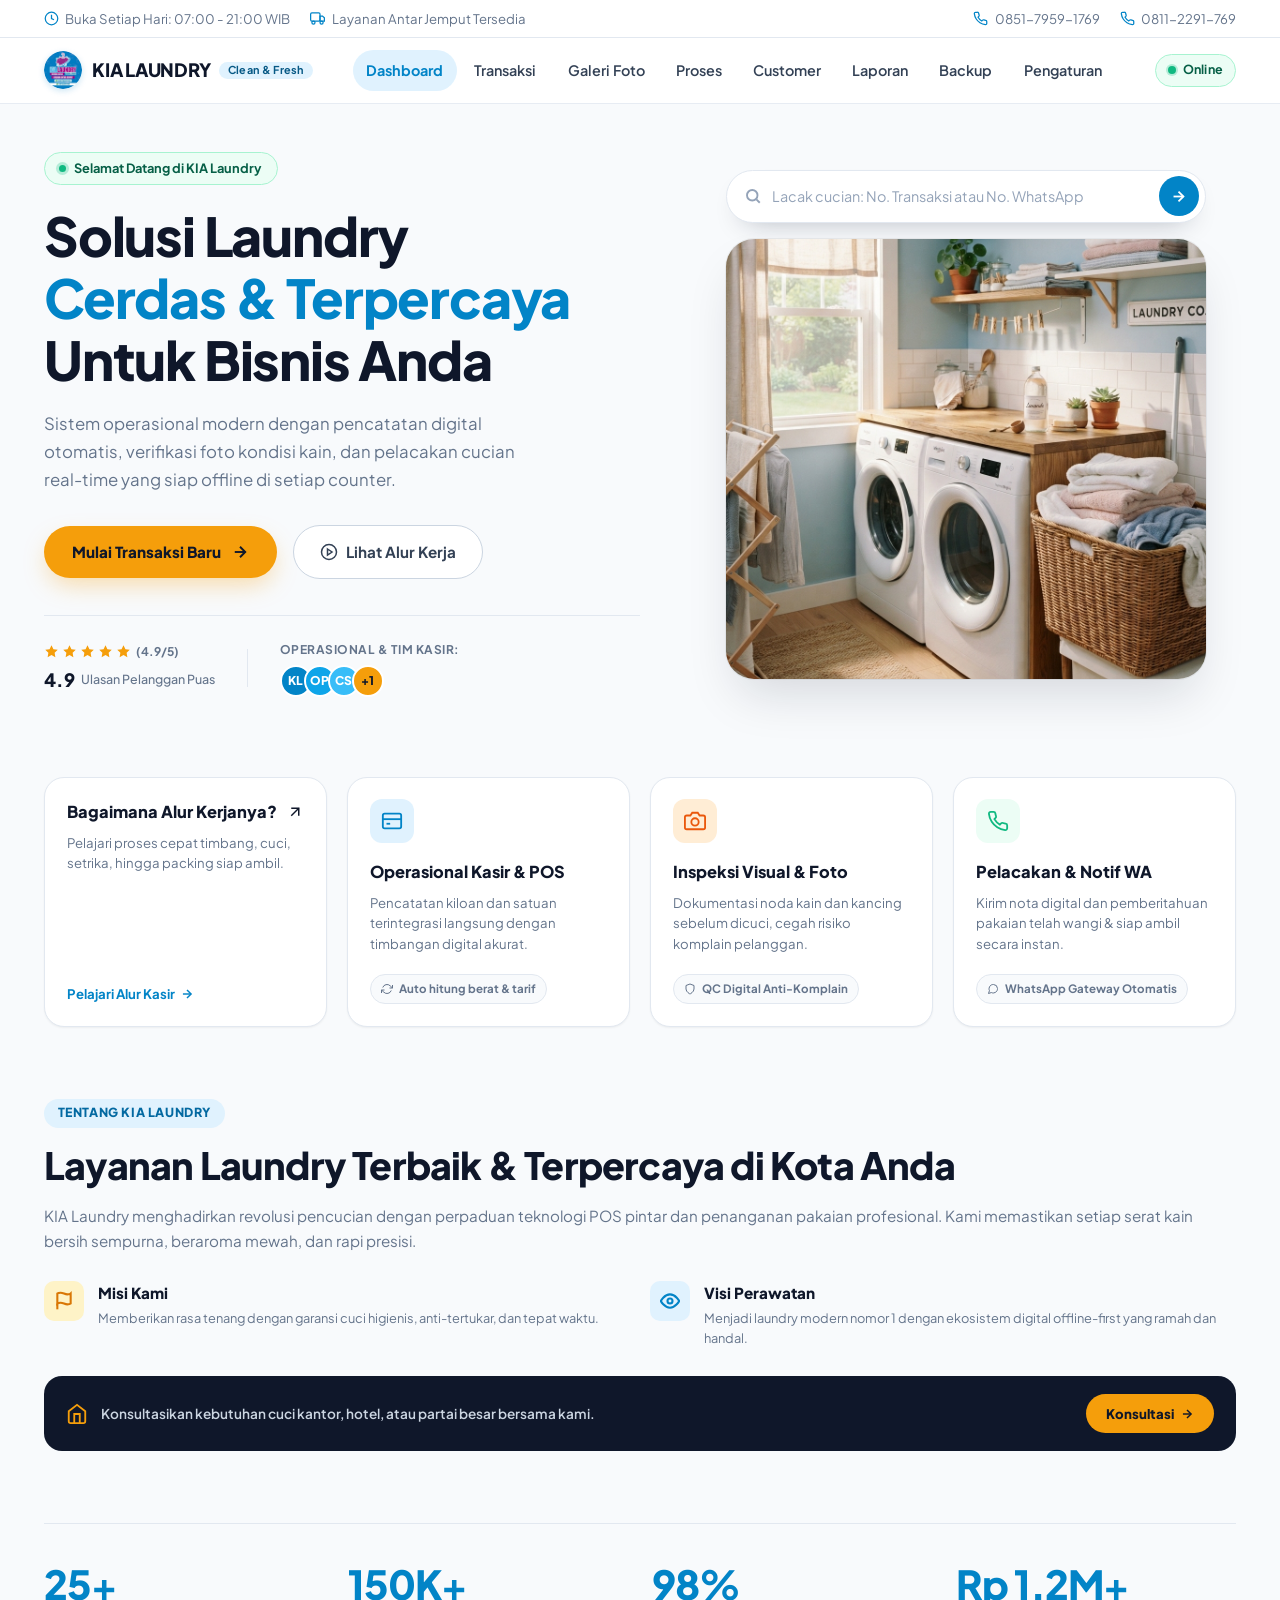
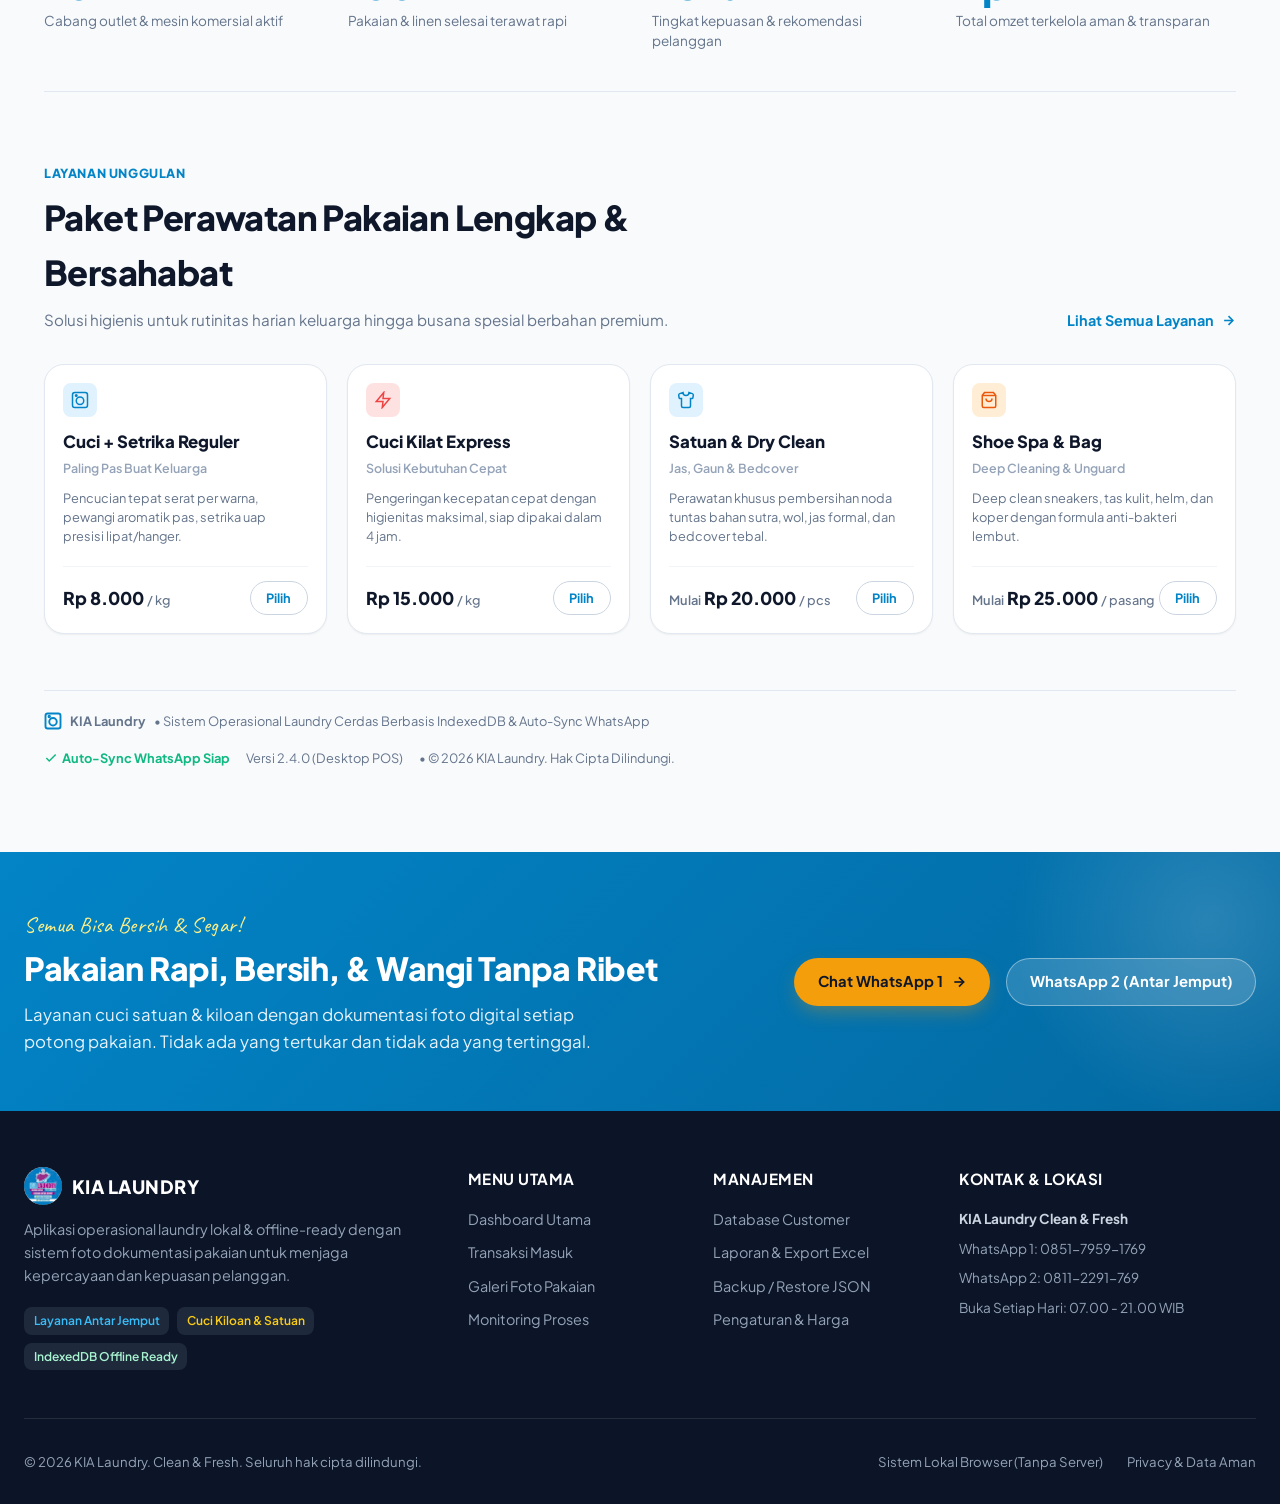
==== commit bc0f4fee: "feat(dashboard): desain ulang beranda dengan foto mesin cuci & kolom pencarian - Hero dua kolom: tek" ====
--- a/index.html
+++ b/index.html
@@ -4,8 +4,8 @@
   <meta charset="UTF-8">
   <meta name="viewport" content="width=device-width, initial-scale=1.0">
   <meta name="theme-color" content="#0284c7">
-  <meta name="description" content="Aplikasi KIA Laundry Clean & Fresh — Sistem Manajemen Laundry & Dokumentasi Foto Pakaian Tanpa Server.">
-  <title>KIA Laundry — Clean & Fresh | Sistem Laundry & Foto Pakaian</title>
+  <meta name="description" content="Aplikasi KIA Laundry Clean & Fresh — Sistem Operasional Laundry Cerdas & Terpercaya Berbasis IndexedDB.">
+  <title>KIA Laundry — Solusi Laundry Cerdas & Terpercaya</title>
 
   <!-- PWA & Icons -->
   <link rel="manifest" href="./manifest.webmanifest">
@@ -18,368 +18,368 @@
 </head>
 <body>
 
-  <!-- Dynamic Navigation Injected by ui.js -->
+  <!-- Dynamic Header Navigation (Tetap Memakai Navbar Bersih yang Disukai User) -->
   <div id="siteHeader"></div>
 
-  <main class="main-wrapper">
-
-    <!-- 1. HERO SECTION (Layout Rapi, Warna Cerah Segar, Bebas Emoji, Mesin Cuci Modern) -->
-    <section class="hero-section">
-      <div class="hero-content">
-        <div class="hero-pill">
-          <svg width="15" height="15" viewBox="0 0 24 24" fill="none" stroke="currentColor" stroke-width="2.5"><polygon points="12 2 15.09 8.26 22 9.27 17 14.14 18.18 21.02 12 17.77 5.82 21.02 7 14.14 2 9.27 8.91 8.26 12 2"/></svg>
-          <span>KIA LAUNDRY • CLEAN & FRESH</span>
-        </div>
-
-        <h1 class="hero-title">
-          Mencuci & Menjaga Pakaian Tetap Bersih 
-          <span class="highlight-yellow">
-            and Fresh
-            <svg class="sun-doodle" width="36" height="36" viewBox="0 0 24 24" fill="none" stroke="#f59e0b" stroke-width="2.5"><circle cx="12" cy="12" r="5"/><line x1="12" y1="1" x2="12" y2="3"/><line x1="12" y1="21" x2="12" y2="23"/><line x1="4.22" y1="4.22" x2="5.64" y2="5.64"/><line x1="18.36" y1="18.36" x2="19.78" y2="19.78"/><line x1="1" y1="12" x2="3" y2="12"/><line x1="21" y1="12" x2="23" y2="12"/><line x1="4.22" y1="19.78" x2="5.64" y2="18.36"/><line x1="18.36" y1="5.64" x2="19.78" y2="4.22"/></svg>
-          </span>
+  <main class="dashboard-wrapper">
+
+    <!-- ========================================================
+         1. HERO SECTION (Sesuai Referensi Gambar)
+         ======================================================== -->
+    <section class="hero-layout">
+      <!-- Left Column: Copy & CTAs -->
+      <div class="hero-text-col">
+        <div class="welcome-badge">
+          <span class="welcome-dot"></span>
+          <span>Selamat Datang di KIA Laundry</span>
+        </div>
+
+        <h1 class="hero-headline">
+          Solusi Laundry<br>
+          <span class="text-brand-blue">Cerdas & Terpercaya</span><br>
+          Untuk Bisnis Anda
         </h1>
 
-        <p class="hero-desc">
-          Sistem operasional laundry modern dengan pencatatan & foto digital setiap potong pakaian. 
-          Pakaian pelanggan aman, tidak pernah tertukar atau terlupa, higienis & rapi.
+        <p class="hero-subtitle">
+          Sistem operasional modern dengan pencatatan digital otomatis, verifikasi foto kondisi kain, dan pelacakan cucian real-time yang siap offline di setiap counter.
         </p>
 
-        <div class="hero-buttons">
-          <a href="./pages/transaksi.html" class="btn btn-yellow btn-lg">
+        <div class="hero-cta-group">
+          <a href="./pages/transaksi.html" class="btn-hero-primary">
             <span>Mulai Transaksi Baru</span>
             <svg width="18" height="18" viewBox="0 0 24 24" fill="none" stroke="currentColor" stroke-width="2.5"><line x1="5" y1="12" x2="19" y2="12"/><polyline points="12 5 19 12 12 19"/></svg>
           </a>
 
-          <a href="./pages/galeri.html" class="btn btn-outline btn-lg">
-            <svg width="20" height="20" viewBox="0 0 24 24" fill="none" stroke="currentColor" stroke-width="2"><rect x="3" y="3" width="18" height="18" rx="2" ry="2"/><circle cx="8.5" cy="8.5" r="1.5"/><polyline points="21 15 16 10 5 21"/></svg>
-            <span>Galeri Pakaian</span>
+          <a href="./pages/proses.html" class="btn-hero-secondary">
+            <svg width="18" height="18" viewBox="0 0 24 24" fill="none" stroke="currentColor" stroke-width="2"><circle cx="12" cy="12" r="10"/><polygon points="10 8 16 12 10 16 10 8"/></svg>
+            <span>Lihat Alur Kerja</span>
           </a>
         </div>
 
-        <div class="hero-note">
-          <svg width="18" height="18" viewBox="0 0 24 24" fill="none" stroke="#10b981" stroke-width="2.5"><path d="M22 11.08V12a10 10 0 1 1-5.93-9.14"/><polyline points="22 4 12 14.01 9 11.01"/></svg>
-          <span class="handwriting">Layanan antar jemput & dokumentasi foto siap sedia!</span>
-        </div>
-      </div>
-
-      <!-- VISUAL STAGE: MESIN CUCI MODERN DENGAN PAKAIAN BERPUTAR -->
-      <div class="hero-visual-stage">
-        <div class="hero-blob-bg"></div>
-
-        <div class="washing-machine-container">
-          <!-- Floating Badge Atas (Bebas dari tumpang tindih) -->
-          <div class="wm-floating-pill-top">
-            <svg width="18" height="18" viewBox="0 0 24 24" fill="none" stroke="#0284c7" stroke-width="2.5"><path d="M12 22s8-4 8-10V5l-8-3-8 3v7c0 6 8 10 8 10z"/></svg>
-            <span>Jaminan 100% Tidak Tertukar</span>
-          </div>
-
-          <!-- Unit Mesin Cuci -->
-          <div class="washing-machine">
-            <!-- Control Deck -->
-            <div class="wm-panel">
-              <div class="wm-drawer">
-                <span>KIA</span>
-              </div>
-              <div class="wm-display">
-                <div class="wm-display-time">00:45</div>
-                <div class="wm-display-status">CLEAN & FRESH</div>
-              </div>
-              <div class="wm-dial" title="Putar mode cucian"></div>
-            </div>
-
-            <!-- Tabung Kaca Porthole & Drum -->
-            <div class="wm-door-outer">
-              <div class="wm-door-glass">
-                <div class="wm-drum-rotor">
-                  <!-- Pakaian 1: Polo Shirt Ungu (Khas KIA Laundry Logo) -->
-                  <svg class="wm-clothes-item wm-clothes-shirt" viewBox="0 0 100 100">
-                    <path d="M30 25 L45 35 L55 35 L70 25 L85 45 L72 55 L70 85 L30 85 L28 55 L15 45 Z" fill="#9333ea" stroke="#ffffff" stroke-width="3"/>
-                    <polygon points="45,35 50,48 55,35" fill="#ffffff"/>
-                  </svg>
-
-                  <!-- Pakaian 2: Celana Biru Muda -->
-                  <svg class="wm-clothes-item wm-clothes-pants" viewBox="0 0 100 100">
-                    <path d="M25 20 L75 20 L70 85 L53 85 L50 45 L47 85 L30 85 Z" fill="#38bdf8" stroke="#ffffff" stroke-width="3"/>
-                  </svg>
-
-                  <!-- Pakaian 3: Handuk Kuning Bersih -->
-                  <svg class="wm-clothes-item wm-clothes-towel" viewBox="0 0 100 100">
-                    <rect x="20" y="30" width="60" height="40" rx="6" fill="#facc15" stroke="#ffffff" stroke-width="3"/>
-                  </svg>
-                </div>
-
-                <!-- Gelembung Sabun Dinamis -->
-                <div class="wm-bubble b1"></div>
-                <div class="wm-bubble b2"></div>
-                <div class="wm-bubble b3"></div>
-                <div class="wm-bubble b4"></div>
-              </div>
-            </div>
-
-            <!-- Panel Bawah -->
-            <div class="wm-base">
-              <div class="wm-brand-label">INVERTER DIRECT DRIVE</div>
-              <div class="wm-filter-cap"></div>
-            </div>
-          </div>
-
-          <!-- Floating Badge Bawah -->
-          <div class="wm-floating-pill-bottom">
-            <svg width="18" height="18" viewBox="0 0 24 24" fill="none" stroke="#10b981" stroke-width="2.5"><path d="M23 19a2 2 0 0 1-2 2H3a2 2 0 0 1-2-2V8a2 2 0 0 1 2-2h4l2-3h6l2 3h4a2 2 0 0 1 2 2z"/><circle cx="12" cy="13" r="4"/></svg>
-            <span>Dokumentasi Foto Digital Kamera Aktif</span>
-          </div>
-        </div>
-      </div>
-    </section>
-
-    <!-- 2. QUICK TRACKING STATUS -->
-    <section class="tracking-card">
-      <div class="tracking-title">
-        <div class="stat-icon blue" style="width:44px; height:44px;">
-          <svg width="22" height="22" viewBox="0 0 24 24" fill="none" stroke="currentColor" stroke-width="2.5"><circle cx="11" cy="11" r="8"/><line x1="21" y1="21" x2="16.65" y2="16.65"/></svg>
-        </div>
-        <div>
-          <h3>Cek Status Cucian Pelanggan</h3>
-          <p>Ketik Nomor Transaksi (TRX) atau No. WhatsApp untuk melacak progres</p>
-        </div>
-      </div>
-
-      <form class="tracking-form" id="trackingForm">
-        <input type="text" class="form-control" id="trackingInput" placeholder="Contoh: TRX-20261022-001 atau 0812xxxx" required>
-        <button type="submit" class="btn btn-primary">
-          <span>Lacak</span>
-          <svg width="16" height="16" viewBox="0 0 24 24" fill="none" stroke="currentColor" stroke-width="2.5"><line x1="5" y1="12" x2="19" y2="12"/><polyline points="12 5 19 12 12 19"/></svg>
-        </button>
-      </form>
-    </section>
-
-    <!-- 3. OPERATIONAL METRICS (Ringkasan Real-Time Hari Ini Tanpa Dummy) -->
-    <section>
-      <div style="display:flex; align-items:center; justify-content:space-between; margin-bottom:1.25rem;">
-        <div>
-          <h2 style="font-size:1.5rem; font-weight:800; color:var(--text-main);">Ringkasan Operasional</h2>
-          <p style="font-size:0.875rem; color:var(--text-muted);">Aktivitas pengerjaan laundry hari ini di perangkat Anda</p>
-        </div>
-        <a href="./pages/laporan.html" class="btn btn-sm btn-outline">
-          <span>Lihat Laporan Lengkap</span>
+        <!-- Social Proof / Rating Bar -->
+        <div class="trust-bar">
+          <div class="rating-box">
+            <div class="rating-stars">
+              <svg viewBox="0 0 24 24"><polygon points="12 2 15.09 8.26 22 9.27 17 14.14 18.18 21.02 12 17.77 5.82 21.02 7 14.14 2 9.27 8.91 8.26 12 2"/></svg>
+              <svg viewBox="0 0 24 24"><polygon points="12 2 15.09 8.26 22 9.27 17 14.14 18.18 21.02 12 17.77 5.82 21.02 7 14.14 2 9.27 8.91 8.26 12 2"/></svg>
+              <svg viewBox="0 0 24 24"><polygon points="12 2 15.09 8.26 22 9.27 17 14.14 18.18 21.02 12 17.77 5.82 21.02 7 14.14 2 9.27 8.91 8.26 12 2"/></svg>
+              <svg viewBox="0 0 24 24"><polygon points="12 2 15.09 8.26 22 9.27 17 14.14 18.18 21.02 12 17.77 5.82 21.02 7 14.14 2 9.27 8.91 8.26 12 2"/></svg>
+              <svg viewBox="0 0 24 24"><polygon points="12 2 15.09 8.26 22 9.27 17 14.14 18.18 21.02 12 17.77 5.82 21.02 7 14.14 2 9.27 8.91 8.26 12 2"/></svg>
+              <span style="font-size:0.75rem; color:#64748b; font-weight:700; margin-left:2px;">(4.9/5)</span>
+            </div>
+            <div class="rating-score-text">
+              <span class="score-num">4.9</span>
+              <span class="score-sub">Ulasan Pelanggan Puas</span>
+            </div>
+          </div>
+
+          <div class="trust-divider"></div>
+
+          <div class="operator-box">
+            <span class="operator-label">Operasional & Tim Kasir:</span>
+            <div class="avatar-stack">
+              <div class="avatar-circle" style="background:#0284c7; color:#fff;">KL</div>
+              <div class="avatar-circle" style="background:#0ea5e9; color:#fff;">OP</div>
+              <div class="avatar-circle" style="background:#38bdf8; color:#fff;">CS</div>
+              <div class="avatar-circle plus" title="25+ Tim Operasional">+1</div>
+            </div>
+          </div>
+        </div>
+      </div>
+
+      <!-- Right Column: Kolom Pencarian Tracking + Foto Mesin Cuci -->
+      <div class="hero-media-col">
+        <form class="hero-track-search" id="trackingForm" role="search">
+          <svg class="track-search-icon" width="18" height="18" viewBox="0 0 24 24" fill="none" stroke="currentColor" stroke-width="2.5" aria-hidden="true"><circle cx="11" cy="11" r="7"/><line x1="16.5" y1="16.5" x2="21" y2="21"/></svg>
+          <input
+            type="text"
+            id="trackingInput"
+            class="track-search-input"
+            placeholder="Lacak cucian: No. Transaksi atau No. WhatsApp"
+            autocomplete="off"
+            aria-label="Cari status cucian berdasarkan nomor transaksi atau nomor WhatsApp"
+            required
+          >
+          <button type="submit" class="track-search-btn" aria-label="Lacak status cucian">
+            <svg width="17" height="17" viewBox="0 0 24 24" fill="none" stroke="currentColor" stroke-width="2.5"><line x1="5" y1="12" x2="19" y2="12"/><polyline points="12 5 19 12 12 19"/></svg>
+          </button>
+        </form>
+
+        <div class="media-frame">
+          <img src="./assets/hero_laundry.jpg" alt="Ruang Mesin Cuci KIA Laundry Modern">
+        </div>
+      </div>
+    </section>
+
+    <!-- ========================================================
+         2. FOUR FEATURE CARDS ROW (Horizontal Grid)
+         ======================================================== -->
+    <section class="features-grid-row">
+      <!-- Card 1: Alur Kerja -->
+      <div class="feature-box">
+        <img src="./assets/workflow_thumb.png" alt="Alur Kerja Laundry" class="workflow-thumb-img" onerror="this.closest('.feature-box').classList.add('no-thumb')">
+        <h4>
+          <span>Bagaimana Alur Kerjanya?</span>
+          <svg width="18" height="18" viewBox="0 0 24 24" fill="none" stroke="currentColor" stroke-width="2"><line x1="7" y1="17" x2="17" y2="7"/><polyline points="7 7 17 7 17 17"/></svg>
+        </h4>
+        <p>Pelajari proses cepat timbang, cuci, setrika, hingga packing siap ambil.</p>
+        <a href="./pages/proses.html" class="link-action">
+          <span>Pelajari Alur Kasir</span>
           <svg width="14" height="14" viewBox="0 0 24 24" fill="none" stroke="currentColor" stroke-width="2.5"><line x1="5" y1="12" x2="19" y2="12"/><polyline points="12 5 19 12 12 19"/></svg>
         </a>
       </div>
 
-      <div class="stat-grid">
-        <div class="stat-card">
-          <div class="stat-info">
-            <div class="stat-label">Transaksi Masuk</div>
-            <div class="stat-value" id="statTrxHariIni">0</div>
-            <div class="stat-sub">Hari ini</div>
-          </div>
-          <div class="stat-icon blue">
-            <svg width="26" height="26" viewBox="0 0 24 24" fill="none" stroke="currentColor" stroke-width="2"><path d="M14 2H6a2 2 0 0 0-2 2v16a2 2 0 0 0 2 2h12a2 2 0 0 0 2-2V8z"/><polyline points="14 2 14 8 20 8"/><line x1="16" y1="13" x2="8" y2="13"/><line x1="16" y1="17" x2="8" y2="17"/><polyline points="10 9 9 9 8 9"/></svg>
-          </div>
-        </div>
-
-        <div class="stat-card">
-          <div class="stat-info">
-            <div class="stat-label">Pakaian Diproses</div>
-            <div class="stat-value" id="statPakaianProses">0</div>
-            <div class="stat-sub">Sedang cuci / setrika</div>
-          </div>
-          <div class="stat-icon yellow">
-            <svg width="26" height="26" viewBox="0 0 24 24" fill="none" stroke="currentColor" stroke-width="2"><path d="M20.38 3.46L16 2a4 4 0 0 1-8 0L3.62 3.46a2 2 0 0 0-1.34 2.23l.58 3.47a1 1 0 0 0 .99.84H6v10c0 1.1.9 2 2 2h8a2 2 0 0 0 2-2V10h2.15a1 1 0 0 0 .99-.84l.58-3.47a2 2 0 0 0-1.34-2.23z"/></svg>
-          </div>
-        </div>
-
-        <div class="stat-card">
-          <div class="stat-info">
-            <div class="stat-label">Siap Diambil</div>
-            <div class="stat-value" id="statSiapDiambil">0</div>
-            <div class="stat-sub">Siap diserahkan</div>
-          </div>
-          <div class="stat-icon green">
-            <svg width="26" height="26" viewBox="0 0 24 24" fill="none" stroke="currentColor" stroke-width="2"><path d="M22 11.08V12a10 10 0 1 1-5.93-9.14"/><polyline points="22 4 12 14.01 9 11.01"/></svg>
-          </div>
-        </div>
-
-        <div class="stat-card">
-          <div class="stat-info">
-            <div class="stat-label">Omzet Masuk</div>
-            <div class="stat-value" id="statOmzetHariIni" style="font-size:1.45rem;">Rp 0</div>
-            <div class="stat-sub"><span id="statBelumBayar">0</span> order belum lunas</div>
-          </div>
-          <div class="stat-icon purple">
-            <svg width="26" height="26" viewBox="0 0 24 24" fill="none" stroke="currentColor" stroke-width="2"><line x1="12" y1="1" x2="12" y2="23"/><path d="M17 5H9.5a3.5 3.5 0 0 0 0 7h5a3.5 3.5 0 0 1 0 7H6"/></svg>
-          </div>
-        </div>
-      </div>
-    </section>
-
-    <!-- 4. OPERATIONAL ALERTS (Siap Diambil vs Lewat Target) -->
-    <section class="dashboard-grid">
-      <div class="card">
-        <div class="card-header">
-          <h3 class="card-title">
-            <span class="badge-dot" style="background:#10b981; width:10px; height:10px;"></span>
-            Cucian Siap Diambil
-          </h3>
-          <a href="./pages/proses.html" class="btn btn-sm btn-ghost">
-            <span>Semua Proses</span>
+      <!-- Card 2: Operasional Kasir & POS -->
+      <div class="feature-box">
+        <div class="feature-icon-square blue">
+          <svg width="22" height="22" viewBox="0 0 24 24" fill="none" stroke="currentColor" stroke-width="2"><rect x="2" y="4" width="20" height="16" rx="2"/><line x1="2" y1="10" x2="22" y2="10"/><line x1="6" y1="15" x2="10" y2="15"/></svg>
+        </div>
+        <h4>Operasional Kasir & POS</h4>
+        <p>Pencatatan kiloan dan satuan terintegrasi langsung dengan timbangan digital akurat.</p>
+        <span class="feature-pill-tag">
+          <svg width="12" height="12" viewBox="0 0 24 24" fill="none" stroke="currentColor" stroke-width="2"><path d="M23 4v6h-6"/><path d="M1 20v-6h6"/><path d="M3.51 9a9 9 0 0 1 14.85-3.36L23 10M1 14l4.64 4.36A9 9 0 0 0 20.49 15"/></svg>
+          <span>Auto hitung berat & tarif</span>
+        </span>
+      </div>
+
+      <!-- Card 3: Inspeksi Visual & Foto -->
+      <div class="feature-box">
+        <div class="feature-icon-square orange">
+          <svg width="22" height="22" viewBox="0 0 24 24" fill="none" stroke="currentColor" stroke-width="2"><path d="M23 19a2 2 0 0 1-2 2H3a2 2 0 0 1-2-2V8a2 2 0 0 1 2-2h4l2-3h6l2 3h4a2 2 0 0 1 2 2z"/><circle cx="12" cy="13" r="4"/></svg>
+        </div>
+        <h4>Inspeksi Visual & Foto</h4>
+        <p>Dokumentasi noda kain dan kancing sebelum dicuci, cegah risiko komplain pelanggan.</p>
+        <span class="feature-pill-tag">
+          <svg width="12" height="12" viewBox="0 0 24 24" fill="none" stroke="currentColor" stroke-width="2"><path d="M12 22s8-4 8-10V5l-8-3-8 3v7c0 6 8 10 8 10z"/></svg>
+          <span>QC Digital Anti-Komplain</span>
+        </span>
+      </div>
+
+      <!-- Card 4: Pelacakan & Notif WA -->
+      <div class="feature-box">
+        <div class="feature-icon-square green">
+          <svg width="22" height="22" viewBox="0 0 24 24" fill="none" stroke="currentColor" stroke-width="2"><path d="M22 16.92v3a2 2 0 0 1-2.18 2 19.79 19.79 0 0 1-8.63-3.07 19.5 19.5 0 0 1-6-6 19.79 19.79 0 0 1-3.07-8.67A2 2 0 0 1 4.11 2h3a2 2 0 0 1 2 1.72 12.84 12.84 0 0 0 .7 2.81 2 2 0 0 1-.45 2.11L8.09 9.91a16 16 0 0 0 6 6l1.27-1.27a2 2 0 0 1 2.11-.45 12.84 12.84 0 0 0 2.81.7A2 2 0 0 1 22 16.92z"/></svg>
+        </div>
+        <h4>Pelacakan & Notif WA</h4>
+        <p>Kirim nota digital dan pemberitahuan pakaian telah wangi & siap ambil secara instan.</p>
+        <span class="feature-pill-tag">
+          <svg width="12" height="12" viewBox="0 0 24 24" fill="none" stroke="currentColor" stroke-width="2"><path d="M21 11.5a8.38 8.38 0 0 1-.9 3.8 8.5 8.5 0 0 1-7.6 4.7 8.38 8.38 0 0 1-3.8-.9L3 21l1.9-5.7a8.38 8.38 0 0 1-.9-3.8 8.5 8.5 0 0 1 4.7-7.6 8.38 8.38 0 0 1 3.8-.9h.5a8.48 8.48 0 0 1 8 8v.5z"/></svg>
+          <span>WhatsApp Gateway Otomatis</span>
+        </span>
+      </div>
+    </section>
+
+    <!-- ========================================================
+         3. MIDDLE SECTION: TENTANG & FASILITAS LAUNDRY
+         ======================================================== -->
+    <section class="facility-section">
+      <!-- Media Left Frame -->
+      <div class="facility-media-wrapper">
+        <img src="./assets/facility_laundry.jpg" alt="Tim Laundry dan Fasilitas Mesin Komersial KIA Laundry" onerror="this.closest('.facility-section').classList.add('no-media')">
+        <div class="facility-floating-badge">
+          <svg width="24" height="24" viewBox="0 0 24 24" fill="none" stroke="currentColor" stroke-width="2.5"><path d="M12 22s8-4 8-10V5l-8-3-8 3v7c0 6 8 10 8 10z"/></svg>
+          <div>
+            <div class="badge-title">Standar Higienis Terpercaya</div>
+            <div class="badge-desc">Air terfiltrasi, deterjen ramah serat kain, & pemisahan pakaian teliti.</div>
+          </div>
+        </div>
+      </div>
+
+      <!-- Content Right -->
+      <div class="facility-content">
+        <span class="facility-tag">Tentang KIA Laundry</span>
+        <h2 class="facility-heading">Layanan Laundry Terbaik & Terpercaya di Kota Anda</h2>
+        <p class="facility-desc">
+          KIA Laundry menghadirkan revolusi pencucian dengan perpaduan teknologi POS pintar dan penanganan pakaian profesional. Kami memastikan setiap serat kain bersih sempurna, beraroma mewah, dan rapi presisi.
+        </p>
+
+        <div class="facility-features-dual">
+          <div class="dual-card">
+            <div class="dual-icon yellow">
+              <svg width="20" height="20" viewBox="0 0 24 24" fill="none" stroke="currentColor" stroke-width="2.5"><path d="M4 15s1-1 4-1 5 2 8 2 4-1 4-1V3s-1 1-4 1-5-2-8-2-4 1-4 1z"/><line x1="4" y1="22" x2="4" y2="15"/></svg>
+            </div>
+            <div class="dual-text">
+              <h5>Misi Kami</h5>
+              <p>Memberikan rasa tenang dengan garansi cuci higienis, anti-tertukar, dan tepat waktu.</p>
+            </div>
+          </div>
+
+          <div class="dual-card">
+            <div class="dual-icon blue">
+              <svg width="20" height="20" viewBox="0 0 24 24" fill="none" stroke="currentColor" stroke-width="2.5"><path d="M1 12s4-8 11-8 11 8 11 8-4 8-11 8-11-8-11-8z"/><circle cx="12" cy="12" r="3"/></svg>
+            </div>
+            <div class="dual-text">
+              <h5>Visi Perawatan</h5>
+              <p>Menjadi laundry modern nomor 1 dengan ekosistem digital offline-first yang ramah dan handal.</p>
+            </div>
+          </div>
+        </div>
+
+        <!-- Dark Callout Banner -->
+        <div class="consultation-banner">
+          <div class="consultation-left">
+            <svg width="22" height="22" viewBox="0 0 24 24" fill="none" stroke="currentColor" stroke-width="2"><path d="M3 9l9-7 9 7v11a2 2 0 0 1-2 2H5a2 2 0 0 1-2-2z"/><polyline points="9 22 9 12 15 12 15 22"/></svg>
+            <span>Konsultasikan kebutuhan cuci kantor, hotel, atau partai besar bersama kami.</span>
+          </div>
+          <a href="https://wa.me/6285179591769" target="_blank" class="btn-consultation">
+            <span>Konsultasi</span>
             <svg width="14" height="14" viewBox="0 0 24 24" fill="none" stroke="currentColor" stroke-width="2.5"><line x1="5" y1="12" x2="19" y2="12"/><polyline points="12 5 19 12 12 19"/></svg>
           </a>
         </div>
-        <div class="card-body" id="listSiapDiambil">
-          <div style="text-align:center; padding:1.5rem; color:var(--text-muted);">Memuat data cucian siap...</div>
-        </div>
-      </div>
-
-      <div class="card">
-        <div class="card-header">
-          <h3 class="card-title" style="color:var(--status-danger);">
-            <svg width="18" height="18" viewBox="0 0 24 24" fill="none" stroke="currentColor" stroke-width="2"><circle cx="12" cy="12" r="10"/><line x1="12" y1="8" x2="12" y2="12"/><line x1="12" y1="16" x2="12.01" y2="16"/></svg>
-            Perlu Perhatian (Lewat Target)
-          </h3>
-          <span class="badge badge-belum">Prioritas</span>
-        </div>
-        <div class="card-body" id="listOverdue">
-          <div style="text-align:center; padding:1.5rem; color:var(--text-muted);">Memeriksa cucian tertunda...</div>
-        </div>
-      </div>
-    </section>
-
-    <!-- 5. PACKAGES & PRICING (Sesuai Referensi Maya: Simple Packages. Clean Clothes) -->
-    <section style="padding: 2rem 0;">
-      <div class="section-title-center">
-        <span class="section-tag">Layanan & Harga Transparan</span>
-        <h2 class="section-heading">Simple Packages. <span style="font-family:'Caveat', cursive; color:var(--primary); font-size:2.8rem;">Clean Clothes.</span></h2>
-        <p style="color:var(--text-muted); font-size:1rem;">Pilihan layanan fleksibel untuk kebutuhan pakaian harian hingga perawatan khusus.</p>
-      </div>
-
-      <div class="packages-grid">
-        <!-- Paket 1: Starter -->
-        <div class="package-card">
-          <div class="package-header">
-            <div class="package-name">
-              <span>Cuci Kering</span>
-              <span class="pill-service">Ekonomis</span>
-            </div>
-            <div class="package-price">
-              Rp 6.000 <span>/ kg</span>
-            </div>
-          </div>
-          <p style="font-size:0.875rem; color:var(--text-muted); margin-bottom:1rem;">Pilihan tepat untuk pakaian santai, sprei, dan handuk harian.</p>
-          <ul class="package-features">
-            <li><svg viewBox="0 0 24 24" fill="none" stroke="currentColor" stroke-width="2.5"><polyline points="20 6 9 17 4 12"/></svg> Cuci bersih deterjen premium</li>
-            <li><svg viewBox="0 0 24 24" fill="none" stroke="currentColor" stroke-width="2.5"><polyline points="20 6 9 17 4 12"/></svg> Pengeringan mesin 100%</li>
-            <li><svg viewBox="0 0 24 24" fill="none" stroke="currentColor" stroke-width="2.5"><polyline points="20 6 9 17 4 12"/></svg> Foto dokumentasi pakaian</li>
-            <li><svg viewBox="0 0 24 24" fill="none" stroke="currentColor" stroke-width="2.5"><polyline points="20 6 9 17 4 12"/></svg> Lipat rapi & plastik packing</li>
-          </ul>
-          <a href="./pages/transaksi.html" class="btn btn-outline" style="width:100%;">Pilih Layanan</a>
-        </div>
-
-        <!-- Paket 2: Most Popular (Kuning Cerah seperti Maya) -->
-        <div class="package-card popular">
-          <div class="popular-badge">
-            <svg width="14" height="14" viewBox="0 0 24 24" fill="currentColor" stroke="none"><polygon points="12 2 15.09 8.26 22 9.27 17 14.14 18.18 21.02 12 17.77 5.82 21.02 7 14.14 2 9.27 8.91 8.26 12 2"/></svg>
-            <span>Paling Diminati Pelanggan</span>
-          </div>
-          <div class="package-header" style="margin-top:0.5rem;">
-            <div class="package-name">
-              <span>Cuci + Setrika Uap</span>
-              <span class="pill-service" style="background:#fef3c7; color:#92400e;">Komplit</span>
-            </div>
-            <div class="package-price">
-              Rp 9.000 <span>/ kg</span>
-            </div>
-          </div>
-          <p style="font-size:0.875rem; color:var(--text-muted); margin-bottom:1rem;">Layanan terlengkap pakaian kerja, baju rapi, wangi tahan lama.</p>
-          <ul class="package-features">
-            <li><svg viewBox="0 0 24 24" fill="none" stroke="currentColor" stroke-width="2.5"><polyline points="20 6 9 17 4 12"/></svg> Cuci higienis anti kuman</li>
-            <li><svg viewBox="0 0 24 24" fill="none" stroke="currentColor" stroke-width="2.5"><polyline points="20 6 9 17 4 12"/></svg> Setrika uap presisi & licin</li>
-            <li><svg viewBox="0 0 24 24" fill="none" stroke="currentColor" stroke-width="2.5"><polyline points="20 6 9 17 4 12"/></svg> Pewangi premium tahan 14 hari</li>
-            <li><svg viewBox="0 0 24 24" fill="none" stroke="currentColor" stroke-width="2.5"><polyline points="20 6 9 17 4 12"/></svg> Foto kondisi awal & hanger rapi</li>
-            <li><svg viewBox="0 0 24 24" fill="none" stroke="currentColor" stroke-width="2.5"><polyline points="20 6 9 17 4 12"/></svg> Layanan antar jemput cepat</li>
-          </ul>
-          <a href="./pages/transaksi.html" class="btn btn-yellow" style="width:100%;">
-            <span>Mulai Transaksi</span>
-            <svg width="16" height="16" viewBox="0 0 24 24" fill="none" stroke="currentColor" stroke-width="2.5"><line x1="5" y1="12" x2="19" y2="12"/><polyline points="12 5 19 12 12 19"/></svg>
-          </a>
-        </div>
-
-        <!-- Paket 3: Satuan / Premium -->
-        <div class="package-card">
-          <div class="package-header">
-            <div class="package-name">
-              <span>Cuci Satuan</span>
-              <span class="pill-service">Special Care</span>
-            </div>
-            <div class="package-price">
-              Rp 15.000+ <span>/ pcs</span>
-            </div>
-          </div>
-          <p style="font-size:0.875rem; color:var(--text-muted); margin-bottom:1rem;">Perawatan spesial untuk jas, bedcover, selimut, gaun & sepatu.</p>
-          <ul class="package-features">
-            <li><svg viewBox="0 0 24 24" fill="none" stroke="currentColor" stroke-width="2.5"><polyline points="20 6 9 17 4 12"/></svg> Treatment kain individual</li>
-            <li><svg viewBox="0 0 24 24" fill="none" stroke="currentColor" stroke-width="2.5"><polyline points="20 6 9 17 4 12"/></svg> Pembersihan noda khusus</li>
-            <li><svg viewBox="0 0 24 24" fill="none" stroke="currentColor" stroke-width="2.5"><polyline points="20 6 9 17 4 12"/></svg> Cover pakaian pelindung debu</li>
-            <li><svg viewBox="0 0 24 24" fill="none" stroke="currentColor" stroke-width="2.5"><polyline points="20 6 9 17 4 12"/></svg> Foto detail sebelum & sesudah</li>
-          </ul>
-          <a href="./pages/transaksi.html" class="btn btn-outline" style="width:100%;">Pilih Satuan</a>
-        </div>
-      </div>
-    </section>
-
-    <!-- 6. TESTIMONIALS (Happy Clients. Real Results.) -->
+      </div>
+    </section>
+
+    <!-- ========================================================
+         4. METRICS ROW (4 Statistik Utama)
+         ======================================================== -->
+    <section class="metrics-row">
+      <div class="metric-item">
+        <div class="metric-val">25<span>+</span></div>
+        <div class="metric-desc">Cabang outlet & mesin komersial aktif</div>
+      </div>
+
+      <div class="metric-item">
+        <div class="metric-val">150K<span>+</span></div>
+        <div class="metric-desc">Pakaian & linen selesai terawat rapi</div>
+      </div>
+
+      <div class="metric-item">
+        <div class="metric-val">98<span>%</span></div>
+        <div class="metric-desc">Tingkat kepuasan & rekomendasi pelanggan</div>
+      </div>
+
+      <div class="metric-item">
+        <div class="metric-val">Rp 1.2M<span>+</span></div>
+        <div class="metric-desc">Total omzet terkelola aman & transparan</div>
+      </div>
+    </section>
+
+    <!-- ========================================================
+         5. PACKAGES SECTION (Paket Perawatan Pakaian)
+         ======================================================== -->
     <section>
-      <div style="display:flex; align-items:center; justify-content:space-between; margin-bottom:2rem; flex-wrap:wrap; gap:1rem;">
-        <div>
-          <span class="section-tag">Kepuasan Pelanggan</span>
-          <h2 style="font-size:2rem; font-weight:800; color:var(--text-main);">
-            Happy Clients. <span style="font-family:'Caveat', cursive; color:var(--primary); font-size:2.5rem;">Real Results.</span>
-          </h2>
-        </div>
-        <div style="display:flex; align-items:center; gap:0.5rem;">
-          <div style="display:inline-flex; gap:2px; color:#f59e0b;">
-            <svg width="18" height="18" viewBox="0 0 24 24" fill="currentColor"><polygon points="12 2 15.09 8.26 22 9.27 17 14.14 18.18 21.02 12 17.77 5.82 21.02 7 14.14 2 9.27 8.91 8.26 12 2"/></svg>
-            <svg width="18" height="18" viewBox="0 0 24 24" fill="currentColor"><polygon points="12 2 15.09 8.26 22 9.27 17 14.14 18.18 21.02 12 17.77 5.82 21.02 7 14.14 2 9.27 8.91 8.26 12 2"/></svg>
-            <svg width="18" height="18" viewBox="0 0 24 24" fill="currentColor"><polygon points="12 2 15.09 8.26 22 9.27 17 14.14 18.18 21.02 12 17.77 5.82 21.02 7 14.14 2 9.27 8.91 8.26 12 2"/></svg>
-            <svg width="18" height="18" viewBox="0 0 24 24" fill="currentColor"><polygon points="12 2 15.09 8.26 22 9.27 17 14.14 18.18 21.02 12 17.77 5.82 21.02 7 14.14 2 9.27 8.91 8.26 12 2"/></svg>
-            <svg width="18" height="18" viewBox="0 0 24 24" fill="currentColor"><polygon points="12 2 15.09 8.26 22 9.27 17 14.14 18.18 21.02 12 17.77 5.82 21.02 7 14.14 2 9.27 8.91 8.26 12 2"/></svg>
-          </div>
-          <span style="font-weight:700; color:var(--text-main);">4.9/5 dari 850+ Pelanggan</span>
-        </div>
-      </div>
-
-      <div class="testimonials-grid">
-        <div class="testimonial-card">
-          <div class="quote-icon">“</div>
-          <p class="testimonial-text">
-            Sistem foto pakaiannya luar biasa! Dulu sering khawatir baju kerja tertukar di tempat laundry lain, 
-            semenjak langganan di KIA Laundry semua terpantau rapi dan ada bukti fotonya di nota.
-          </p>
-          <div class="client-meta">
-            <div class="client-avatar">BS</div>
-            <div>
-              <div style="font-weight:800; color:var(--text-main);">Budi Santoso</div>
-              <div style="font-size:0.8rem; color:var(--text-muted);">Pelanggan Antar-Jemput Ciganitri</div>
-            </div>
-          </div>
-        </div>
-
-        <div class="testimonial-card">
-          <div class="quote-icon">“</div>
-          <p class="testimonial-text">
-            Wanginya tahan lama dan setrikanya benar-benar licin tanpa lipatan berlebih. 
-            Layanan antar jemputnya juga on-time dan respon admin via WhatsApp sangat ramah!
-          </p>
-          <div class="client-meta">
-            <div class="client-avatar" style="background:#fce7f3; color:#db2777;">SR</div>
-            <div>
-              <div style="font-weight:800; color:var(--text-main);">Siti Rahmawati</div>
-              <div style="font-size:0.8rem; color:var(--text-muted);">Ibu Rumah Tangga & Entrepreneur</div>
-            </div>
-          </div>
-        </div>
-      </div>
-    </section>
+      <div class="packages-header-row">
+        <div class="packages-heading-group">
+          <span class="pkg-tag">Layanan Unggulan</span>
+          <h2 class="pkg-title">Paket Perawatan Pakaian Lengkap & Bersahabat</h2>
+          <p class="pkg-subtitle">Solusi higienis untuk rutinitas harian keluarga hingga busana spesial berbahan premium.</p>
+        </div>
+        <a href="./pages/transaksi.html" class="link-all-services">
+          <span>Lihat Semua Layanan</span>
+          <svg width="15" height="15" viewBox="0 0 24 24" fill="none" stroke="currentColor" stroke-width="2.5"><line x1="5" y1="12" x2="19" y2="12"/><polyline points="12 5 19 12 12 19"/></svg>
+        </a>
+      </div>
+
+      <div class="service-cards-row">
+        <!-- Card 1: Cuci + Setrika Reguler -->
+        <div class="service-card-item">
+          <div class="service-card-img-wrap">
+            <img src="./assets/service_1.jpg" alt="Cuci + Setrika Reguler" onerror="this.closest('.service-card-img-wrap').style.display='none'">
+            <span class="service-badge-pill yellow">Terpopuler</span>
+          </div>
+          <div class="service-card-body">
+            <div class="service-icon-row blue">
+              <svg width="18" height="18" viewBox="0 0 24 24" fill="none" stroke="currentColor" stroke-width="2"><rect x="2" y="2" width="20" height="20" rx="3"/><circle cx="12" cy="13" r="5"/><circle cx="7" cy="6" r="1"/></svg>
+            </div>
+            <h4 class="service-name">Cuci + Setrika Reguler</h4>
+            <div class="service-subtitle">Paling Pas Buat Keluarga</div>
+            <p class="service-desc-text">
+              Pencucian tepat serat per warna, pewangi aromatik pas, setrika uap presisi lipat/hanger.
+            </p>
+            <div class="service-card-footer">
+              <div class="price-text">Rp 8.000 <span class="unit">/ kg</span></div>
+              <a href="./pages/transaksi.html?layanan=cuci-setrika" class="btn-select-service">Pilih</a>
+            </div>
+          </div>
+        </div>
+
+        <!-- Card 2: Cuci Kilat Express -->
+        <div class="service-card-item">
+          <div class="service-card-img-wrap">
+            <img src="./assets/service_2.jpg" alt="Cuci Kilat Express" onerror="this.closest('.service-card-img-wrap').style.display='none'">
+            <span class="service-badge-pill red">4 Jam Selesai</span>
+          </div>
+          <div class="service-card-body">
+            <div class="service-icon-row red">
+              <svg width="18" height="18" viewBox="0 0 24 24" fill="none" stroke="currentColor" stroke-width="2"><polygon points="13 2 3 14 12 14 11 22 21 10 12 10 13 2"/></svg>
+            </div>
+            <h4 class="service-name">Cuci Kilat Express</h4>
+            <div class="service-subtitle">Solusi Kebutuhan Cepat</div>
+            <p class="service-desc-text">
+              Pengeringan kecepatan cepat dengan higienitas maksimal, siap dipakai dalam 4 jam.
+            </p>
+            <div class="service-card-footer">
+              <div class="price-text">Rp 15.000 <span class="unit">/ kg</span></div>
+              <a href="./pages/transaksi.html?layanan=cuci" class="btn-select-service">Pilih</a>
+            </div>
+          </div>
+        </div>
+
+        <!-- Card 3: Satuan & Dry Clean -->
+        <div class="service-card-item">
+          <div class="service-card-img-wrap">
+            <img src="./assets/service_3.jpg" alt="Satuan & Dry Clean" onerror="this.closest('.service-card-img-wrap').style.display='none'">
+            <span class="service-badge-pill blue">Perawatan Khusus</span>
+          </div>
+          <div class="service-card-body">
+            <div class="service-icon-row blue">
+              <svg width="18" height="18" viewBox="0 0 24 24" fill="none" stroke="currentColor" stroke-width="2"><path d="M20.38 3.46L16 2a4 4 0 0 1-8 0L3.62 3.46a2 2 0 0 0-1.34 2.23l.58 3.47a1 1 0 0 0 .99.84H6v10c0 1.1.9 2 2 2h8a2 2 0 0 0 2-2V10h2.15a1 1 0 0 0 .99-.84l.58-3.47a2 2 0 0 0-1.34-2.23z"/></svg>
+            </div>
+            <h4 class="service-name">Satuan & Dry Clean</h4>
+            <div class="service-subtitle">Jas, Gaun & Bedcover</div>
+            <p class="service-desc-text">
+              Perawatan khusus pembersihan noda tuntas bahan sutra, wol, jas formal, dan bedcover tebal.
+            </p>
+            <div class="service-card-footer">
+              <div class="price-text"><span style="font-size:0.8rem; font-weight:600; color:#64748b;">Mulai</span> Rp 20.000 <span class="unit">/ pcs</span></div>
+              <a href="./pages/transaksi.html?layanan=satuan" class="btn-select-service">Pilih</a>
+            </div>
+          </div>
+        </div>
+
+        <!-- Card 4: Shoe Spa & Bag -->
+        <div class="service-card-item">
+          <div class="service-card-img-wrap">
+            <img src="./assets/service_4.jpg" alt="Shoe Spa & Bag" onerror="this.closest('.service-card-img-wrap').style.display='none'">
+            <span class="service-badge-pill orange">Premium Care</span>
+          </div>
+          <div class="service-card-body">
+            <div class="service-icon-row orange">
+              <svg width="18" height="18" viewBox="0 0 24 24" fill="none" stroke="currentColor" stroke-width="2"><path d="M6 2L3 6v14a2 2 0 0 0 2 2h14a2 2 0 0 0 2-2V6l-3-4z"/><line x1="3" y1="6" x2="21" y2="6"/><path d="M16 10a4 4 0 0 1-8 0"/></svg>
+            </div>
+            <h4 class="service-name">Shoe Spa & Bag</h4>
+            <div class="service-subtitle">Deep Cleaning & Unguard</div>
+            <p class="service-desc-text">
+              Deep clean sneakers, tas kulit, helm, dan koper dengan formula anti-bakteri lembut.
+            </p>
+            <div class="service-card-footer">
+              <div class="price-text"><span style="font-size:0.8rem; font-weight:600; color:#64748b;">Mulai</span> Rp 25.000 <span class="unit">/ pasang</span></div>
+              <a href="./pages/transaksi.html?layanan=satuan" class="btn-select-service">Pilih</a>
+            </div>
+          </div>
+        </div>
+      </div>
+    </section>
+
+    <!-- ========================================================
+         6. CLEAN STATUS SUB-FOOTER BAR
+         ======================================================== -->
+    <div class="status-footer-bar">
+      <div class="status-footer-bar-left">
+        <svg width="18" height="18" viewBox="0 0 24 24" fill="none" stroke="currentColor" stroke-width="2.5"><rect x="2" y="2" width="20" height="20" rx="3"/><circle cx="12" cy="13" r="5"/><circle cx="7" cy="6" r="1"/></svg>
+        <strong>KIA Laundry</strong>
+        <span>• Sistem Operasional Laundry Cerdas Berbasis IndexedDB & Auto-Sync WhatsApp</span>
+      </div>
+
+      <div style="display:flex; align-items:center; gap:1rem;">
+        <span style="color:#10b981; font-weight:700; display:inline-flex; align-items:center; gap:4px;">
+          <svg width="14" height="14" viewBox="0 0 24 24" fill="none" stroke="currentColor" stroke-width="2.5"><polyline points="20 6 9 17 4 12"/></svg>
+          Auto-Sync WhatsApp Siap
+        </span>
+        <span>Versi 2.4.0 (Desktop POS)</span>
+        <span>• © 2026 KIA Laundry. Hak Cipta Dilindungi.</span>
+      </div>
+    </div>
 
   </main>
 
--- a/css/dashboard.css
+++ b/css/dashboard.css
@@ -1,719 +1,975 @@
 /* ========================================================
-   KIA LAUNDRY — Dashboard & Landing Page Styles (dashboard.css)
-   Cerah, Bersih, Segar, Animasi Mesin Cuci Modern & Interaktif
-   Bebas Emoji — 100% SVG Icon & Tata Letak Rapi Tanpa Tumpang Tindih
+   KIA LAUNDRY — Dashboard Redesign (Sesuai Referensi Gambar)
+   Estetika Premium, Modern, Bersih, & Terpercaya
+   Warna: Sky Blue, Crisp White, Warm Yellow, Slate Neutrals
    ======================================================== */
 
-/* Hero Section */
-.hero-section {
+/* Container Dashboard */
+.dashboard-wrapper {
+  max-width: var(--max-width);
+  margin: 0 auto;
+  padding: 1.5rem 1.5rem 4rem;
+}
+
+/* ========================================================
+   1. HERO SECTION
+   ======================================================== */
+.hero-layout {
   display: grid;
-  grid-template-columns: 1.1fr 0.9fr;
+  grid-template-columns: 1.05fr 0.95fr;
   align-items: center;
   gap: 3.5rem;
-  padding: 2.5rem 0 3.5rem;
+  padding: 1.5rem 0 3.5rem;
+}
+
+.hero-text-col {
+  display: flex;
+  flex-direction: column;
+}
+
+/* Top Pill Badge */
+.welcome-badge {
+  display: inline-flex;
+  align-items: center;
+  gap: 0.5rem;
+  padding: 0.35rem 0.9rem;
+  background-color: #ecfdf5;
+  color: #065f46;
+  border: 1px solid #a7f3d0;
+  border-radius: var(--radius-full);
+  font-size: 0.8rem;
+  font-weight: 700;
+  width: fit-content;
+  margin-bottom: 1.25rem;
+}
+
+.welcome-dot {
+  width: 7px;
+  height: 7px;
+  background-color: #10b981;
+  border-radius: 50%;
+  box-shadow: 0 0 0 3px rgba(16, 185, 129, 0.25);
+}
+
+/* Big Title */
+.hero-headline {
+  font-size: 3.35rem;
+  font-weight: 800;
+  line-height: 1.15;
+  color: #0f172a;
+  letter-spacing: -1.2px;
+  margin-bottom: 1.25rem;
+}
+
+.hero-headline .text-brand-blue {
+  color: #0284c7;
+}
+
+.hero-subtitle {
+  font-size: 1.05rem;
+  color: #64748b;
+  line-height: 1.65;
+  max-width: 500px;
+  margin-bottom: 2rem;
+}
+
+/* Hero CTA Buttons */
+.hero-cta-group {
+  display: flex;
+  align-items: center;
+  gap: 1rem;
+  flex-wrap: wrap;
+  margin-bottom: 2.25rem;
+}
+
+.btn-hero-primary {
+  background-color: var(--accent-yellow);
+  color: #0f172a;
+  font-weight: 800;
+  font-size: 0.95rem;
+  padding: 0.85rem 1.75rem;
+  border-radius: var(--radius-full);
+  display: inline-flex;
+  align-items: center;
+  gap: 0.65rem;
+  box-shadow: 0 10px 25px -4px rgba(245, 158, 11, 0.35);
+  transition: all 0.25s ease;
+  border: none;
+  cursor: pointer;
+}
+
+.btn-hero-primary:hover {
+  background-color: var(--accent-yellow-hover);
+  color: #ffffff;
+  transform: translateY(-2px);
+  box-shadow: 0 15px 30px -4px rgba(245, 158, 11, 0.45);
+}
+
+.btn-hero-secondary {
+  background-color: #ffffff;
+  color: #334155;
+  font-weight: 700;
+  font-size: 0.95rem;
+  padding: 0.85rem 1.6rem;
+  border-radius: var(--radius-full);
+  border: 1.5px solid #cbd5e1;
+  display: inline-flex;
+  align-items: center;
+  gap: 0.5rem;
+  transition: all 0.25s ease;
+}
+
+.btn-hero-secondary:hover {
+  background-color: #f8fafc;
+  border-color: #94a3b8;
+  color: #0f172a;
+}
+
+/* Social Proof & Rating Bar */
+.trust-bar {
+  display: flex;
+  align-items: center;
+  gap: 2rem;
+  padding-top: 1.5rem;
+  border-top: 1px solid #e2e8f0;
+}
+
+.rating-box {
+  display: flex;
+  flex-direction: column;
+  gap: 0.25rem;
+}
+
+.rating-stars {
+  display: flex;
+  align-items: center;
+  gap: 3px;
+  color: #f59e0b;
+}
+
+.rating-stars svg {
+  width: 15px;
+  height: 15px;
+  fill: currentColor;
+}
+
+.rating-score-text {
+  font-size: 0.85rem;
+  font-weight: 700;
+  color: #0f172a;
+  display: flex;
+  align-items: center;
+  gap: 0.35rem;
+}
+
+.rating-score-text .score-num {
+  font-size: 1.15rem;
+  font-weight: 800;
+}
+
+.rating-score-text .score-sub {
+  font-size: 0.78rem;
+  font-weight: 500;
+  color: #64748b;
+}
+
+.trust-divider {
+  width: 1px;
+  height: 38px;
+  background-color: #e2e8f0;
+}
+
+.operator-box {
+  display: flex;
+  flex-direction: column;
+  gap: 0.35rem;
+}
+
+.operator-label {
+  font-size: 0.75rem;
+  font-weight: 700;
+  color: #64748b;
+  text-transform: uppercase;
+  letter-spacing: 0.5px;
+}
+
+.avatar-stack {
+  display: flex;
+  align-items: center;
+}
+
+.avatar-circle {
+  width: 32px;
+  height: 32px;
+  border-radius: 50%;
+  border: 2px solid #ffffff;
+  margin-left: -8px;
+  object-fit: cover;
+  background-color: #e2e8f0;
+  display: flex;
+  align-items: center;
+  justify-content: center;
+  font-size: 0.75rem;
+  font-weight: 800;
+  color: #0369a1;
+}
+
+.avatar-circle:first-child {
+  margin-left: 0;
+}
+
+.avatar-circle.plus {
+  background-color: var(--accent-yellow);
+  color: #0f172a;
+}
+
+/* ========================================================
+   HERO RIGHT: KOLOM PENCARIAN TRACKING + FOTO MESIN CUCI
+   ======================================================== */
+.hero-media-col {
   position: relative;
-}
-
-.hero-content {
+  display: flex;
+  flex-direction: column;
+  align-items: stretch;
+  gap: 1rem;
+  width: 100%;
+  max-width: 480px;
+  justify-self: center;
+}
+
+/* Kolom Pencarian Tracking di Atas Foto */
+.hero-track-search {
+  display: flex;
+  align-items: center;
+  gap: 0.6rem;
+  width: 100%;
+  padding: 0.35rem 0.4rem 0.35rem 1.05rem;
+  background: #ffffff;
+  border: 1.5px solid #e2e8f0;
+  border-radius: var(--radius-full);
+  box-shadow: 0 12px 28px -18px rgba(15, 23, 42, 0.45);
+  transition: border-color 0.2s ease, box-shadow 0.2s ease;
+}
+
+.hero-track-search:focus-within {
+  border-color: #0284c7;
+  box-shadow: 0 0 0 4px rgba(2, 132, 199, 0.12);
+}
+
+.track-search-icon {
+  color: #94a3b8;
+  flex-shrink: 0;
+}
+
+.track-search-input {
+  flex: 1;
+  min-width: 0;
+  padding: 0.5rem 0;
+  border: 0;
+  outline: 0;
+  background: transparent;
+  font-family: inherit;
+  font-size: 0.9rem;
+  color: #0f172a;
+}
+
+.track-search-input::placeholder {
+  color: #94a3b8;
+}
+
+.track-search-btn {
+  width: 40px;
+  height: 40px;
+  flex-shrink: 0;
+  display: inline-flex;
+  align-items: center;
+  justify-content: center;
+  border: 0;
+  border-radius: 50%;
+  background: #0284c7;
+  color: #ffffff;
+  cursor: pointer;
+  transition: background 0.2s ease, transform 0.2s ease;
+}
+
+.track-search-btn:hover {
+  background: #0369a1;
+  transform: scale(1.05);
+}
+
+.media-frame {
   position: relative;
-  z-index: 2;
-}
-
-.hero-pill {
+  width: 100%;
+  height: 440px;
+  border-radius: 28px;
+  overflow: hidden;
+  box-shadow: 0 25px 50px -12px rgba(15, 23, 42, 0.15), 0 0 0 1px rgba(0, 0, 0, 0.05);
+}
+
+.media-frame img {
+  width: 100%;
+  height: 100%;
+  object-fit: cover;
+  transition: transform 0.6s ease;
+}
+
+.media-frame:hover img {
+  transform: scale(1.03);
+}
+
+/* ========================================================
+   2. FOUR FEATURE CARDS ROW (Horizontal Grid)
+   ======================================================== */
+.features-grid-row {
+  display: grid;
+  grid-template-columns: repeat(4, 1fr);
+  gap: 1.25rem;
+  margin: 1.5rem 0 4.5rem;
+}
+
+.feature-box {
+  background: #ffffff;
+  border: 1px solid #e2e8f0;
+  border-radius: 20px;
+  padding: 1.35rem;
+  display: flex;
+  flex-direction: column;
+  transition: transform 0.25s ease, box-shadow 0.25s ease;
+  box-shadow: var(--shadow-sm);
+}
+
+.feature-box:hover {
+  transform: translateY(-4px);
+  box-shadow: var(--shadow-hover);
+  border-color: #cbd5e1;
+}
+
+/* Card 1 Thumbnail */
+.workflow-thumb-img {
+  width: 100%;
+  height: 85px;
+  border-radius: 12px;
+  object-fit: cover;
+  margin-bottom: 0.85rem;
+  border: 1px solid #e2e8f0;
+}
+
+.feature-icon-square {
+  width: 44px;
+  height: 44px;
+  border-radius: 12px;
+  display: flex;
+  align-items: center;
+  justify-content: center;
+  margin-bottom: 1rem;
+}
+
+.feature-icon-square.blue {
+  background: #e0f2fe;
+  color: #0284c7;
+}
+
+.feature-icon-square.orange {
+  background: #ffedd5;
+  color: #ea580c;
+}
+
+.feature-icon-square.green {
+  background: #ecfdf5;
+  color: #10b981;
+}
+
+.feature-box h4 {
+  font-size: 1.025rem;
+  font-weight: 800;
+  color: #0f172a;
+  margin-bottom: 0.45rem;
+  display: flex;
+  align-items: center;
+  justify-content: space-between;
+}
+
+.feature-box p {
+  font-size: 0.825rem;
+  color: #64748b;
+  line-height: 1.55;
+  margin-bottom: 1.25rem;
+  flex: 1;
+}
+
+.feature-pill-tag {
   display: inline-flex;
   align-items: center;
-  gap: 0.5rem;
-  padding: 0.4rem 1rem;
-  background-color: var(--primary-light);
-  color: var(--primary-dark);
+  gap: 0.35rem;
+  font-size: 0.72rem;
+  font-weight: 700;
+  color: #64748b;
+  background: #f8fafc;
+  padding: 0.3rem 0.65rem;
+  border-radius: var(--radius-full);
+  border: 1px solid #e2e8f0;
+  width: fit-content;
+}
+
+.feature-box a.link-action {
   font-size: 0.825rem;
   font-weight: 700;
-  border-radius: var(--radius-full);
-  margin-bottom: 1.25rem;
-  letter-spacing: 0.5px;
-  text-transform: uppercase;
-}
-
-.hero-pill svg {
-  color: var(--primary);
-}
-
-.hero-title {
-  font-size: 3.25rem;
-  font-weight: 800;
-  line-height: 1.15;
-  color: var(--text-main);
-  letter-spacing: -1px;
-  margin-bottom: 1.25rem;
-}
-
-.hero-title .highlight-yellow {
-  color: var(--accent-yellow-hover);
+  color: #0284c7;
+  display: inline-flex;
+  align-items: center;
+  gap: 0.35rem;
+}
+
+.feature-box a.link-action:hover {
+  text-decoration: underline;
+}
+
+/* ========================================================
+   3. MIDDLE SECTION: TENTANG & FASILITAS
+   ======================================================== */
+.facility-section {
+  display: grid;
+  grid-template-columns: 0.9fr 1.1fr;
+  align-items: center;
+  gap: 3.5rem;
+  margin-bottom: 4.5rem;
+}
+
+.facility-media-wrapper {
   position: relative;
-  display: inline-flex;
-  align-items: center;
-  gap: 0.4rem;
-}
-
-.hero-desc {
-  font-size: 1.15rem;
-  color: var(--text-muted);
-  line-height: 1.6;
-  max-width: 520px;
-  margin-bottom: 2rem;
-}
-
-.hero-buttons {
-  display: flex;
-  align-items: center;
-  gap: 1rem;
-  flex-wrap: wrap;
-  margin-bottom: 1.5rem;
-}
-
-.hero-note {
-  display: flex;
-  align-items: center;
-  gap: 0.5rem;
-}
-
-/* ========================================================
-   MODERN SMART WASHING MACHINE SHOWCASE
-   Mesin Cuci KIA Laundry dengan Animasi Drum & Pakaian
-   ======================================================== */
-.hero-visual-stage {
-  position: relative;
-  display: flex;
-  justify-content: center;
-  align-items: center;
-  min-height: 480px;
-}
-
-/* Organic Yellow Backdrop (Tetap lembut di latar, tidak menutupi kartu) */
-.hero-blob-bg {
+  border-radius: 28px;
+  overflow: hidden;
+  box-shadow: 0 20px 40px -10px rgba(15, 23, 42, 0.12);
+}
+
+.facility-media-wrapper img {
+  width: 100%;
+  height: 380px;
+  object-fit: cover;
+  display: block;
+}
+
+.facility-floating-badge {
   position: absolute;
-  width: 95%;
-  height: 95%;
-  background: #fde047;
-  border-radius: 48% 52% 65% 35% / 40% 50% 50% 60%;
-  z-index: 1;
-  transform: rotate(-2deg);
-  opacity: 0.85;
-  transition: transform 0.5s ease;
-}
-
-.hero-visual-stage:hover .hero-blob-bg {
-  transform: rotate(2deg) scale(1.02);
-}
-
-.washing-machine-container {
-  position: relative;
-  z-index: 2;
-  display: flex;
-  flex-direction: column;
-  align-items: center;
-}
-
-/* Badges Atas & Bawah yang Rapi dan Tidak Tumpang Tindih */
-.wm-floating-pill-top {
-  background: #ffffff;
-  padding: 0.6rem 1.15rem;
-  border-radius: var(--radius-full);
-  box-shadow: 0 8px 20px -4px rgba(2, 132, 199, 0.2);
-  display: flex;
-  align-items: center;
-  gap: 0.5rem;
-  font-size: 0.825rem;
-  font-weight: 800;
-  color: var(--text-main);
-  border: 1px solid var(--border-light);
-  margin-bottom: -15px;
-  z-index: 4;
-}
-
-.wm-floating-pill-bottom {
-  background: #ffffff;
-  padding: 0.65rem 1.25rem;
-  border-radius: var(--radius-full);
-  box-shadow: 0 8px 20px -4px rgba(16, 185, 129, 0.25);
-  display: flex;
-  align-items: center;
-  gap: 0.6rem;
-  font-size: 0.825rem;
-  font-weight: 700;
-  color: #065f46;
-  background-color: #ecfdf5;
-  border: 1px solid #a7f3d0;
-  margin-top: -15px;
-  z-index: 4;
-}
-
-/* Unit Mesin Cuci */
-.washing-machine {
-  width: 320px;
-  background: linear-gradient(180deg, #ffffff 0%, #f8fafc 100%);
-  border: 2px solid #e2e8f0;
-  border-radius: 28px;
-  box-shadow: 0 25px 45px -10px rgba(15, 23, 42, 0.12), 0 0 0 1px #ffffff inset;
-  padding: 1.5rem 1.5rem 1.25rem;
-  position: relative;
-  display: flex;
-  flex-direction: column;
-  gap: 1.15rem;
-}
-
-/* Control Panel Atas */
-.wm-panel {
-  display: flex;
-  align-items: center;
-  justify-content: space-between;
-  gap: 0.75rem;
-  padding-bottom: 0.85rem;
-  border-bottom: 2px solid #e2e8f0;
-}
-
-.wm-drawer {
-  width: 70px;
-  height: 38px;
-  background: #f1f5f9;
-  border: 1.5px solid #cbd5e1;
-  border-radius: 8px;
-  display: flex;
-  align-items: center;
-  justify-content: center;
-  font-size: 0.7rem;
-  font-weight: 800;
-  color: var(--primary);
-  letter-spacing: 0.5px;
-  position: relative;
-}
-
-.wm-drawer::after {
-  content: "";
-  position: absolute;
-  bottom: 5px;
-  width: 30px;
-  height: 3px;
-  background: #94a3b8;
-  border-radius: 2px;
-}
-
-.wm-display {
-  flex: 1;
-  background: #0f172a;
-  border-radius: 8px;
-  padding: 0.35rem 0.6rem;
-  text-align: center;
-  border: 1px solid #334155;
-  box-shadow: 0 0 10px rgba(56, 189, 248, 0.15) inset;
-}
-
-.wm-display-time {
-  font-family: monospace;
-  font-size: 0.95rem;
-  font-weight: 800;
-  color: #38bdf8;
-  letter-spacing: 1px;
-  line-height: 1;
-}
-
-.wm-display-status {
-  font-size: 0.58rem;
-  font-weight: 700;
-  color: #4ade80;
+  bottom: 18px;
+  left: 18px;
+  right: 18px;
+  background: rgba(255, 255, 255, 0.95);
+  backdrop-filter: blur(8px);
+  padding: 0.85rem 1.15rem;
+  border-radius: 18px;
+  box-shadow: 0 10px 25px -5px rgba(0, 0, 0, 0.12);
+  display: flex;
+  align-items: center;
+  gap: 0.85rem;
+}
+
+.facility-floating-badge svg {
+  color: #0284c7;
+  flex-shrink: 0;
+}
+
+.facility-floating-badge .badge-title {
+  font-size: 0.8rem;
+  font-weight: 800;
+  color: #0f172a;
   text-transform: uppercase;
   letter-spacing: 0.5px;
+}
+
+.facility-floating-badge .badge-desc {
+  font-size: 0.72rem;
+  color: #64748b;
   margin-top: 2px;
 }
 
-.wm-dial {
-  width: 38px;
-  height: 38px;
-  background: linear-gradient(135deg, #f8fafc 0%, #cbd5e1 100%);
-  border: 2px solid #94a3b8;
-  border-radius: 50%;
+/* Facility Content */
+.facility-content {
+  display: flex;
+  flex-direction: column;
+}
+
+.facility-tag {
+  display: inline-flex;
+  padding: 0.3rem 0.85rem;
+  background-color: #e0f2fe;
+  color: #0369a1;
+  font-size: 0.78rem;
+  font-weight: 800;
+  border-radius: var(--radius-full);
+  text-transform: uppercase;
+  letter-spacing: 0.6px;
+  width: fit-content;
+  margin-bottom: 0.85rem;
+}
+
+.facility-heading {
+  font-size: 2.35rem;
+  font-weight: 800;
+  line-height: 1.2;
+  color: #0f172a;
+  letter-spacing: -0.8px;
+  margin-bottom: 1rem;
+}
+
+.facility-desc {
+  font-size: 0.95rem;
+  color: #64748b;
+  line-height: 1.65;
+  margin-bottom: 1.75rem;
+}
+
+.facility-features-dual {
+  display: grid;
+  grid-template-columns: 1fr 1fr;
+  gap: 1.25rem;
+  margin-bottom: 1.75rem;
+}
+
+.dual-card {
+  display: flex;
+  gap: 0.85rem;
+  align-items: flex-start;
+}
+
+.dual-icon {
+  width: 40px;
+  height: 40px;
+  border-radius: 10px;
+  display: flex;
+  align-items: center;
+  justify-content: center;
+  flex-shrink: 0;
+}
+
+.dual-icon.yellow {
+  background-color: #fef3c7;
+  color: #d97706;
+}
+
+.dual-icon.blue {
+  background-color: #e0f2fe;
+  color: #0284c7;
+}
+
+.dual-text h5 {
+  font-size: 0.95rem;
+  font-weight: 800;
+  color: #0f172a;
+  margin-bottom: 0.25rem;
+}
+
+.dual-text p {
+  font-size: 0.8rem;
+  color: #64748b;
+  line-height: 1.5;
+}
+
+/* Dark Callout Banner */
+.consultation-banner {
+  background-color: #0f172a;
+  color: #ffffff;
+  padding: 1.15rem 1.35rem;
+  border-radius: 18px;
+  display: flex;
+  align-items: center;
+  justify-content: space-between;
+  gap: 1rem;
+}
+
+.consultation-left {
+  display: flex;
+  align-items: center;
+  gap: 0.85rem;
+}
+
+.consultation-left svg {
+  color: var(--accent-yellow);
+  flex-shrink: 0;
+}
+
+.consultation-left span {
+  font-size: 0.85rem;
+  font-weight: 600;
+  color: #cbd5e1;
+}
+
+.btn-consultation {
+  background-color: var(--accent-yellow);
+  color: #0f172a;
+  font-size: 0.825rem;
+  font-weight: 800;
+  padding: 0.55rem 1.25rem;
+  border-radius: var(--radius-full);
+  display: inline-flex;
+  align-items: center;
+  gap: 0.4rem;
+  white-space: nowrap;
+}
+
+.btn-consultation:hover {
+  background-color: var(--accent-yellow-hover);
+  color: #ffffff;
+}
+
+/* ========================================================
+   4. METRICS ROW
+   ======================================================== */
+.metrics-row {
+  display: grid;
+  grid-template-columns: repeat(4, 1fr);
+  gap: 1.5rem;
+  padding: 2.5rem 0;
+  border-top: 1px solid #e2e8f0;
+  border-bottom: 1px solid #e2e8f0;
+  margin-bottom: 4.5rem;
+}
+
+.metric-item {
+  display: flex;
+  flex-direction: column;
+}
+
+.metric-val {
+  font-size: 2.5rem;
+  font-weight: 800;
+  color: #0284c7;
+  letter-spacing: -1px;
+  line-height: 1;
+  margin-bottom: 0.45rem;
+}
+
+.metric-val span {
+  font-weight: 700;
+}
+
+.metric-desc {
+  font-size: 0.85rem;
+  color: #64748b;
+  line-height: 1.45;
+}
+
+/* ========================================================
+   5. PACKAGES SECTION (Paket Perawatan Pakaian)
+   ======================================================== */
+.packages-header-row {
+  display: flex;
+  align-items: flex-end;
+  justify-content: space-between;
+  margin-bottom: 2rem;
+  gap: 1.5rem;
+  flex-wrap: wrap;
+}
+
+.packages-heading-group {
+  max-width: 650px;
+}
+
+.pkg-tag {
+  font-size: 0.78rem;
+  font-weight: 800;
+  color: #0284c7;
+  text-transform: uppercase;
+  letter-spacing: 0.6px;
+  margin-bottom: 0.4rem;
+  display: block;
+}
+
+.pkg-title {
+  font-size: 2.15rem;
+  font-weight: 800;
+  color: #0f172a;
+  letter-spacing: -0.6px;
+  margin-bottom: 0.45rem;
+}
+
+.pkg-subtitle {
+  font-size: 0.95rem;
+  color: #64748b;
+}
+
+.link-all-services {
+  font-size: 0.9rem;
+  font-weight: 700;
+  color: #0284c7;
+  display: inline-flex;
+  align-items: center;
+  gap: 0.45rem;
+}
+
+.link-all-services:hover {
+  text-decoration: underline;
+}
+
+/* 4 Service Cards Grid */
+.service-cards-row {
+  display: grid;
+  grid-template-columns: repeat(4, 1fr);
+  gap: 1.25rem;
+  margin-bottom: 3.5rem;
+}
+
+.service-card-item {
+  background: #ffffff;
+  border: 1px solid #e2e8f0;
+  border-radius: 20px;
+  overflow: hidden;
+  box-shadow: var(--shadow-sm);
+  display: flex;
+  flex-direction: column;
+  transition: transform 0.25s ease, box-shadow 0.25s ease;
+}
+
+.service-card-item:hover {
+  transform: translateY(-4px);
+  box-shadow: var(--shadow-hover);
+  border-color: #cbd5e1;
+}
+
+.service-card-img-wrap {
   position: relative;
-  box-shadow: 0 2px 4px rgba(0, 0, 0, 0.1);
-  cursor: pointer;
-}
-
-.wm-dial::before {
-  content: "";
-  position: absolute;
-  top: 4px;
-  left: 50%;
-  transform: translateX(-50%);
-  width: 3px;
-  height: 8px;
-  background: var(--primary);
-  border-radius: 2px;
-}
-
-/* Pintu Kaca & Tabung Berputar */
-.wm-door-outer {
-  width: 220px;
-  height: 220px;
-  margin: 0 auto;
-  border-radius: 50%;
-  background: linear-gradient(135deg, #e2e8f0 0%, #ffffff 50%, #cbd5e1 100%);
-  border: 6px solid #94a3b8;
-  box-shadow: 0 10px 25px -5px rgba(2, 132, 199, 0.3), 0 0 0 4px #e2e8f0;
-  display: flex;
-  align-items: center;
-  justify-content: center;
-  position: relative;
+  width: 100%;
+  height: 155px;
   overflow: hidden;
 }
 
-.wm-door-glass {
-  width: 175px;
-  height: 175px;
-  border-radius: 50%;
-  background: radial-gradient(circle, #0284c7 0%, #0369a1 60%, #075985 100%);
-  position: relative;
-  overflow: hidden;
-  box-shadow: 0 0 20px rgba(0, 0, 0, 0.4) inset;
-}
-
-/* Glass Reflection Highlight */
-.wm-door-glass::after {
-  content: "";
+.service-card-img-wrap img {
+  width: 100%;
+  height: 100%;
+  object-fit: cover;
+  transition: transform 0.4s ease;
+}
+
+.service-card-item:hover .service-card-img-wrap img {
+  transform: scale(1.05);
+}
+
+.service-badge-pill {
   position: absolute;
   top: 10px;
-  left: 20px;
-  width: 135px;
-  height: 60px;
-  border-radius: 50%;
-  background: linear-gradient(180deg, rgba(255, 255, 255, 0.35) 0%, rgba(255, 255, 255, 0) 100%);
-  transform: rotate(-25deg);
-  pointer-events: none;
-  z-index: 10;
-}
-
-/* Air & Pakaian Berputar */
-.wm-drum-rotor {
-  position: absolute;
-  inset: 0;
+  left: 10px;
+  padding: 0.25rem 0.65rem;
+  border-radius: var(--radius-full);
+  font-size: 0.68rem;
+  font-weight: 800;
+  letter-spacing: 0.4px;
+  text-transform: uppercase;
+  z-index: 2;
+}
+
+.service-badge-pill.yellow {
+  background: var(--accent-yellow);
+  color: #0f172a;
+}
+
+.service-badge-pill.red {
+  background: #ef4444;
+  color: #ffffff;
+}
+
+.service-badge-pill.blue {
+  background: #0284c7;
+  color: #ffffff;
+}
+
+.service-badge-pill.orange {
+  background: #f97316;
+  color: #ffffff;
+}
+
+.service-card-body {
+  padding: 1.15rem;
+  flex: 1;
+  display: flex;
+  flex-direction: column;
+}
+
+.service-icon-row {
+  width: 34px;
+  height: 34px;
+  border-radius: 8px;
   display: flex;
   align-items: center;
   justify-content: center;
-  animation: drumSpin 6s linear infinite;
-}
-
-.wm-clothes-item {
-  position: absolute;
-  filter: drop-shadow(0 2px 4px rgba(0,0,0,0.3));
-}
-
-.wm-clothes-shirt {
-  width: 62px;
-  height: 62px;
-  top: 25px;
-  left: 30px;
-  transform: rotate(20deg);
-  animation: tumble1 3s ease-in-out infinite alternate;
-}
-
-.wm-clothes-pants {
-  width: 54px;
-  height: 54px;
-  bottom: 30px;
-  right: 35px;
-  transform: rotate(-35deg);
-  animation: tumble2 4s ease-in-out infinite alternate;
-}
-
-.wm-clothes-towel {
-  width: 44px;
-  height: 44px;
-  top: 45px;
-  right: 25px;
-  transform: rotate(45deg);
-}
-
-/* Gelembung Sabun Naik */
-.wm-bubble {
-  position: absolute;
-  background: rgba(255, 255, 255, 0.6);
-  border-radius: 50%;
-  box-shadow: 0 0 4px rgba(255, 255, 255, 0.8) inset;
-  pointer-events: none;
-  animation: floatBubble 2.5s ease-in infinite;
-}
-
-.b1 { width: 14px; height: 14px; bottom: 15px; left: 45px; animation-delay: 0s; }
-.b2 { width: 18px; height: 18px; bottom: 10px; left: 85px; animation-delay: 0.8s; }
-.b3 { width: 12px; height: 12px; bottom: 20px; left: 120px; animation-delay: 1.4s; }
-.b4 { width: 10px; height: 10px; bottom: 15px; left: 65px; animation-delay: 1.9s; }
-
-/* Panel Bawah Mesin */
-.wm-base {
+  margin-bottom: 0.75rem;
+}
+
+.service-icon-row.blue { background: #e0f2fe; color: #0284c7; }
+.service-icon-row.red { background: #fee2e2; color: #ef4444; }
+.service-icon-row.orange { background: #ffedd5; color: #ea580c; }
+
+.service-name {
+  font-size: 1.05rem;
+  font-weight: 800;
+  color: #0f172a;
+  margin-bottom: 0.15rem;
+}
+
+.service-subtitle {
+  font-size: 0.78rem;
+  font-weight: 600;
+  color: #94a3b8;
+  margin-bottom: 0.65rem;
+}
+
+.service-desc-text {
+  font-size: 0.8rem;
+  color: #64748b;
+  line-height: 1.5;
+  margin-bottom: 1.25rem;
+  flex: 1;
+}
+
+.service-card-footer {
   display: flex;
   align-items: center;
   justify-content: space-between;
-  padding-top: 0.5rem;
+  padding-top: 0.85rem;
+  border-top: 1px solid #f1f5f9;
+}
+
+.price-text {
+  font-size: 1.1rem;
+  font-weight: 800;
+  color: #0f172a;
+}
+
+.price-text .unit {
+  font-size: 0.8rem;
+  font-weight: 500;
+  color: #64748b;
+}
+
+.btn-select-service {
+  padding: 0.35rem 0.95rem;
+  font-size: 0.8rem;
+  font-weight: 700;
+  border-radius: var(--radius-full);
+  border: 1px solid #cbd5e1;
+  background: #ffffff;
+  color: #0284c7;
+  cursor: pointer;
+  transition: all 0.2s ease;
+}
+
+.btn-select-service:hover {
+  background: #0284c7;
+  color: #ffffff;
+  border-color: #0284c7;
+}
+
+/* ========================================================
+   6. CLEAN STATUS SUB-FOOTER BAR
+   ======================================================== */
+.status-footer-bar {
+  display: flex;
+  align-items: center;
+  justify-content: space-between;
+  padding: 1.25rem 0;
   border-top: 1px solid #e2e8f0;
-}
-
-.wm-filter-cap {
-  width: 28px;
-  height: 28px;
-  border-radius: 50%;
-  background: #e2e8f0;
-  border: 1px solid #cbd5e1;
-}
-
-.wm-brand-label {
-  font-size: 0.72rem;
-  font-weight: 800;
-  color: #64748b;
-  letter-spacing: 0.5px;
-}
-
-/* Keyframes */
-@keyframes drumSpin {
-  0% { transform: rotate(0deg); }
-  100% { transform: rotate(360deg); }
-}
-
-@keyframes tumble1 {
-  0% { transform: translate(0, 0) rotate(15deg); }
-  100% { transform: translate(8px, 12px) rotate(45deg); }
-}
-
-@keyframes tumble2 {
-  0% { transform: translate(0, 0) rotate(-35deg); }
-  100% { transform: translate(-10px, -8px) rotate(-10deg); }
-}
-
-@keyframes floatBubble {
-  0% { transform: translateY(0) scale(0.6); opacity: 0; }
-  50% { opacity: 0.9; }
-  100% { transform: translateY(-130px) scale(1.1); opacity: 0; }
+  font-size: 0.8rem;
+  color: #64748b;
+  flex-wrap: wrap;
+  gap: 1rem;
+}
+
+.status-footer-bar-left {
+  display: flex;
+  align-items: center;
+  gap: 0.5rem;
+}
+
+.status-footer-bar-left svg {
+  color: #0284c7;
 }
 
 /* ========================================================
-   TRACKING CARD & STATS
+   FALLBACK ASET FOTO (bila file gambar tidak tersedia)
    ======================================================== */
-.tracking-card {
-  background: #ffffff;
-  border-radius: var(--radius-xl);
-  padding: 1.5rem 2rem;
-  box-shadow: var(--shadow-md);
-  border: 1px solid var(--border-light);
-  margin-bottom: 2.5rem;
-  display: flex;
-  align-items: center;
-  justify-content: space-between;
-  gap: 1.5rem;
-  flex-wrap: wrap;
-}
-
-.tracking-title {
-  display: flex;
-  align-items: center;
-  gap: 0.85rem;
-}
-
-.tracking-title h3 {
-  font-size: 1.15rem;
-  font-weight: 800;
-  color: var(--text-main);
-}
-
-.tracking-title p {
-  font-size: 0.85rem;
-  color: var(--text-muted);
-}
-
-.tracking-form {
-  display: flex;
-  align-items: center;
-  gap: 0.75rem;
-  flex: 1;
-  max-width: 520px;
-}
-
-/* Alerts Dashboard */
-.dashboard-grid {
-  display: grid;
-  grid-template-columns: 1fr 1fr;
-  gap: 1.5rem;
-  margin-bottom: 3.5rem;
-}
-
-.alert-item {
-  display: flex;
-  align-items: center;
-  justify-content: space-between;
-  padding: 0.85rem 1rem;
-  background-color: var(--bg-page);
-  border-radius: var(--radius-md);
-  margin-bottom: 0.75rem;
-  border: 1px solid var(--border-light);
-  transition: all 0.2s ease;
-}
-
-.alert-item:hover {
-  background-color: #ffffff;
-  box-shadow: var(--shadow-sm);
-  border-color: var(--primary);
-}
-
-.alert-info h5 {
-  font-size: 0.95rem;
-  font-weight: 700;
-  color: var(--text-main);
-  display: flex;
-  align-items: center;
-  gap: 0.5rem;
-}
-
-.alert-info span {
-  font-size: 0.825rem;
-  color: var(--text-muted);
-}
-
-/* Packages Section */
-.section-title-center {
-  text-align: center;
-  max-width: 650px;
-  margin: 0 auto 2.5rem;
-}
-
-.section-tag {
-  font-size: 0.825rem;
-  font-weight: 800;
-  color: var(--primary);
-  text-transform: uppercase;
-  letter-spacing: 1px;
-  margin-bottom: 0.5rem;
-  display: block;
-}
-
-.section-heading {
-  font-size: 2.25rem;
-  font-weight: 800;
-  color: var(--text-main);
-  letter-spacing: -0.5px;
-  margin-bottom: 0.75rem;
-}
-
-.packages-grid {
-  display: grid;
-  grid-template-columns: repeat(3, 1fr);
-  gap: 1.5rem;
-  margin-bottom: 3.5rem;
-}
-
-.package-card {
-  background: #ffffff;
-  border-radius: var(--radius-xl);
-  padding: 2.25rem 1.75rem;
-  border: 1px solid var(--border-light);
-  box-shadow: var(--shadow-sm);
-  position: relative;
-  display: flex;
-  flex-direction: column;
-  transition: all 0.3s cubic-bezier(0.16, 1, 0.3, 1);
-}
-
-.package-card:hover {
-  transform: translateY(-6px);
-  box-shadow: var(--shadow-hover);
-  border-color: rgba(2, 132, 199, 0.3);
-}
-
-.package-card.popular {
-  border: 2px solid var(--accent-yellow);
-  box-shadow: 0 10px 30px -5px rgba(245, 158, 11, 0.2);
-}
-
-.popular-badge {
-  position: absolute;
-  top: 0;
-  left: 0;
-  right: 0;
-  background-color: var(--accent-yellow);
-  color: #0f172a;
-  text-align: center;
-  font-size: 0.75rem;
-  font-weight: 800;
-  text-transform: uppercase;
-  letter-spacing: 0.5px;
-  padding: 0.4rem 0;
-  border-top-left-radius: inherit;
-  border-top-right-radius: inherit;
-  display: flex;
-  align-items: center;
-  justify-content: center;
-  gap: 0.35rem;
-}
-
-.package-header {
-  margin-bottom: 1.5rem;
-}
-
-.package-name {
-  font-size: 1.15rem;
-  font-weight: 800;
-  color: var(--text-main);
-  text-transform: uppercase;
-  letter-spacing: 0.5px;
-  margin-bottom: 0.75rem;
-  display: flex;
-  align-items: center;
-  justify-content: space-between;
-}
-
-.package-price {
-  font-size: 2.25rem;
-  font-weight: 800;
-  color: var(--text-main);
-  letter-spacing: -0.5px;
-  line-height: 1;
-}
-
-.package-price span {
-  font-size: 0.95rem;
-  font-weight: 600;
-  color: var(--text-muted);
-}
-
-.package-features {
-  list-style: none;
-  margin: 1.5rem 0 2rem;
-  flex: 1;
-  display: flex;
-  flex-direction: column;
-  gap: 0.85rem;
-  font-size: 0.925rem;
-  color: var(--text-body);
-}
-
-.package-features li {
-  display: flex;
-  align-items: center;
-  gap: 0.65rem;
-}
-
-.package-features svg {
-  width: 18px;
-  height: 18px;
-  color: var(--primary);
-  flex-shrink: 0;
-}
-
-/* Testimonials */
-.testimonials-grid {
-  display: grid;
-  grid-template-columns: repeat(2, 1fr);
-  gap: 1.5rem;
-  margin-bottom: 3.5rem;
-}
-
-.testimonial-card {
-  background: #ffffff;
-  border-radius: var(--radius-xl);
-  padding: 2rem;
-  border: 1px solid var(--border-light);
-  box-shadow: var(--shadow-sm);
-  position: relative;
-}
-
-.quote-icon {
-  font-size: 3rem;
-  color: var(--primary);
-  line-height: 1;
-  opacity: 0.25;
-  margin-bottom: -0.5rem;
-  font-family: serif;
-}
-
-.testimonial-text {
-  font-size: 1.05rem;
-  color: var(--text-body);
-  line-height: 1.6;
-  margin-bottom: 1.5rem;
-}
-
-.client-meta {
-  display: flex;
-  align-items: center;
-  gap: 0.85rem;
-}
-
-.client-avatar {
-  width: 46px;
-  height: 46px;
-  border-radius: 50%;
-  background: var(--primary-light);
-  color: var(--primary);
-  display: flex;
-  align-items: center;
-  justify-content: center;
-  font-weight: 800;
-}
-
-/* Responsive */
-@media (max-width: 992px) {
-  .hero-section {
+.feature-box.no-thumb .workflow-thumb-img {
+  display: none;
+}
+
+.facility-section.no-media {
+  grid-template-columns: 1fr;
+}
+
+.facility-section.no-media .facility-media-wrapper {
+  display: none;
+}
+
+/* ========================================================
+   RESPONSIVE DESIGN
+   ======================================================== */
+@media (max-width: 1024px) {
+  .hero-layout {
     grid-template-columns: 1fr;
-    text-align: center;
+    text-align: left;
     gap: 2.5rem;
   }
 
-  .hero-title {
-    font-size: 2.5rem;
-  }
-
-  .hero-desc {
-    margin: 0 auto 2rem;
-  }
-
-  .hero-buttons {
-    justify-content: center;
-  }
-
-  .packages-grid {
+  .features-grid-row {
+    grid-template-columns: repeat(2, 1fr);
+  }
+
+  .facility-section {
     grid-template-columns: 1fr;
-  }
-
-  .dashboard-grid {
+    gap: 2.5rem;
+  }
+
+  .metrics-row {
+    grid-template-columns: repeat(2, 1fr);
+    gap: 2rem;
+  }
+
+  .service-cards-row {
+    grid-template-columns: repeat(2, 1fr);
+  }
+}
+
+@media (max-width: 640px) {
+  .hero-headline {
+    font-size: 2.35rem;
+  }
+
+  .media-frame {
+    height: 340px;
+  }
+
+  .hero-track-search {
+    padding-left: 0.85rem;
+  }
+
+  .track-search-input {
+    font-size: 0.85rem;
+  }
+
+  .track-search-input::placeholder {
+    font-size: 0.8rem;
+  }
+
+  .features-grid-row {
     grid-template-columns: 1fr;
   }
 
-  .testimonials-grid {
+  .facility-features-dual {
     grid-template-columns: 1fr;
   }
-}
-
-@media (max-width: 640px) {
-  .hero-title {
-    font-size: 2.1rem;
-  }
-
-  .washing-machine {
-    width: 280px;
-  }
-
-  .wm-door-outer {
-    width: 190px;
-    height: 190px;
-  }
-
-  .wm-door-glass {
-    width: 150px;
-    height: 150px;
-  }
-
-  .tracking-card {
+
+  .metrics-row {
+    grid-template-columns: 1fr;
+  }
+
+  .service-cards-row {
+    grid-template-columns: 1fr;
+  }
+
+  .consultation-banner {
     flex-direction: column;
     align-items: stretch;
   }
 
-  .tracking-form {
-    flex-direction: column;
-    max-width: 100%;
-  }
-}
+  .btn-consultation {
+    justify-content: center;
+  }
+}
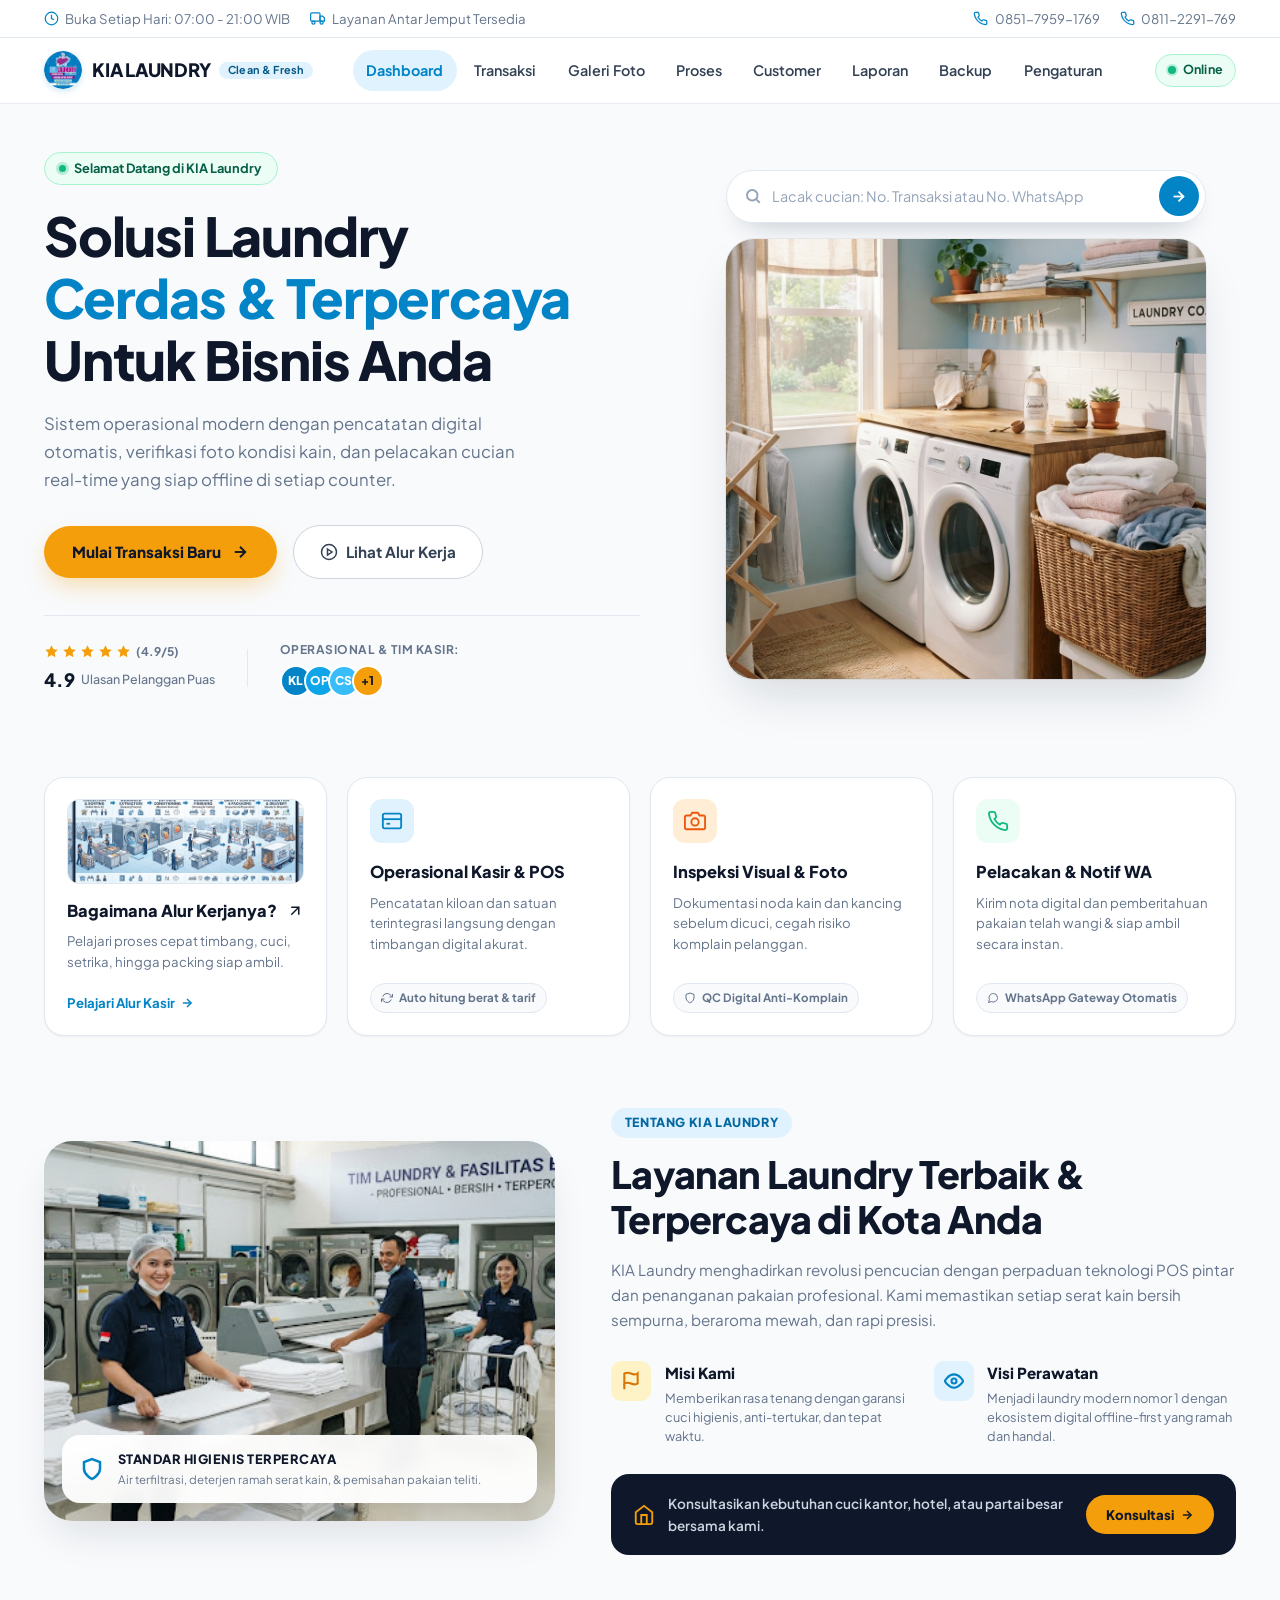
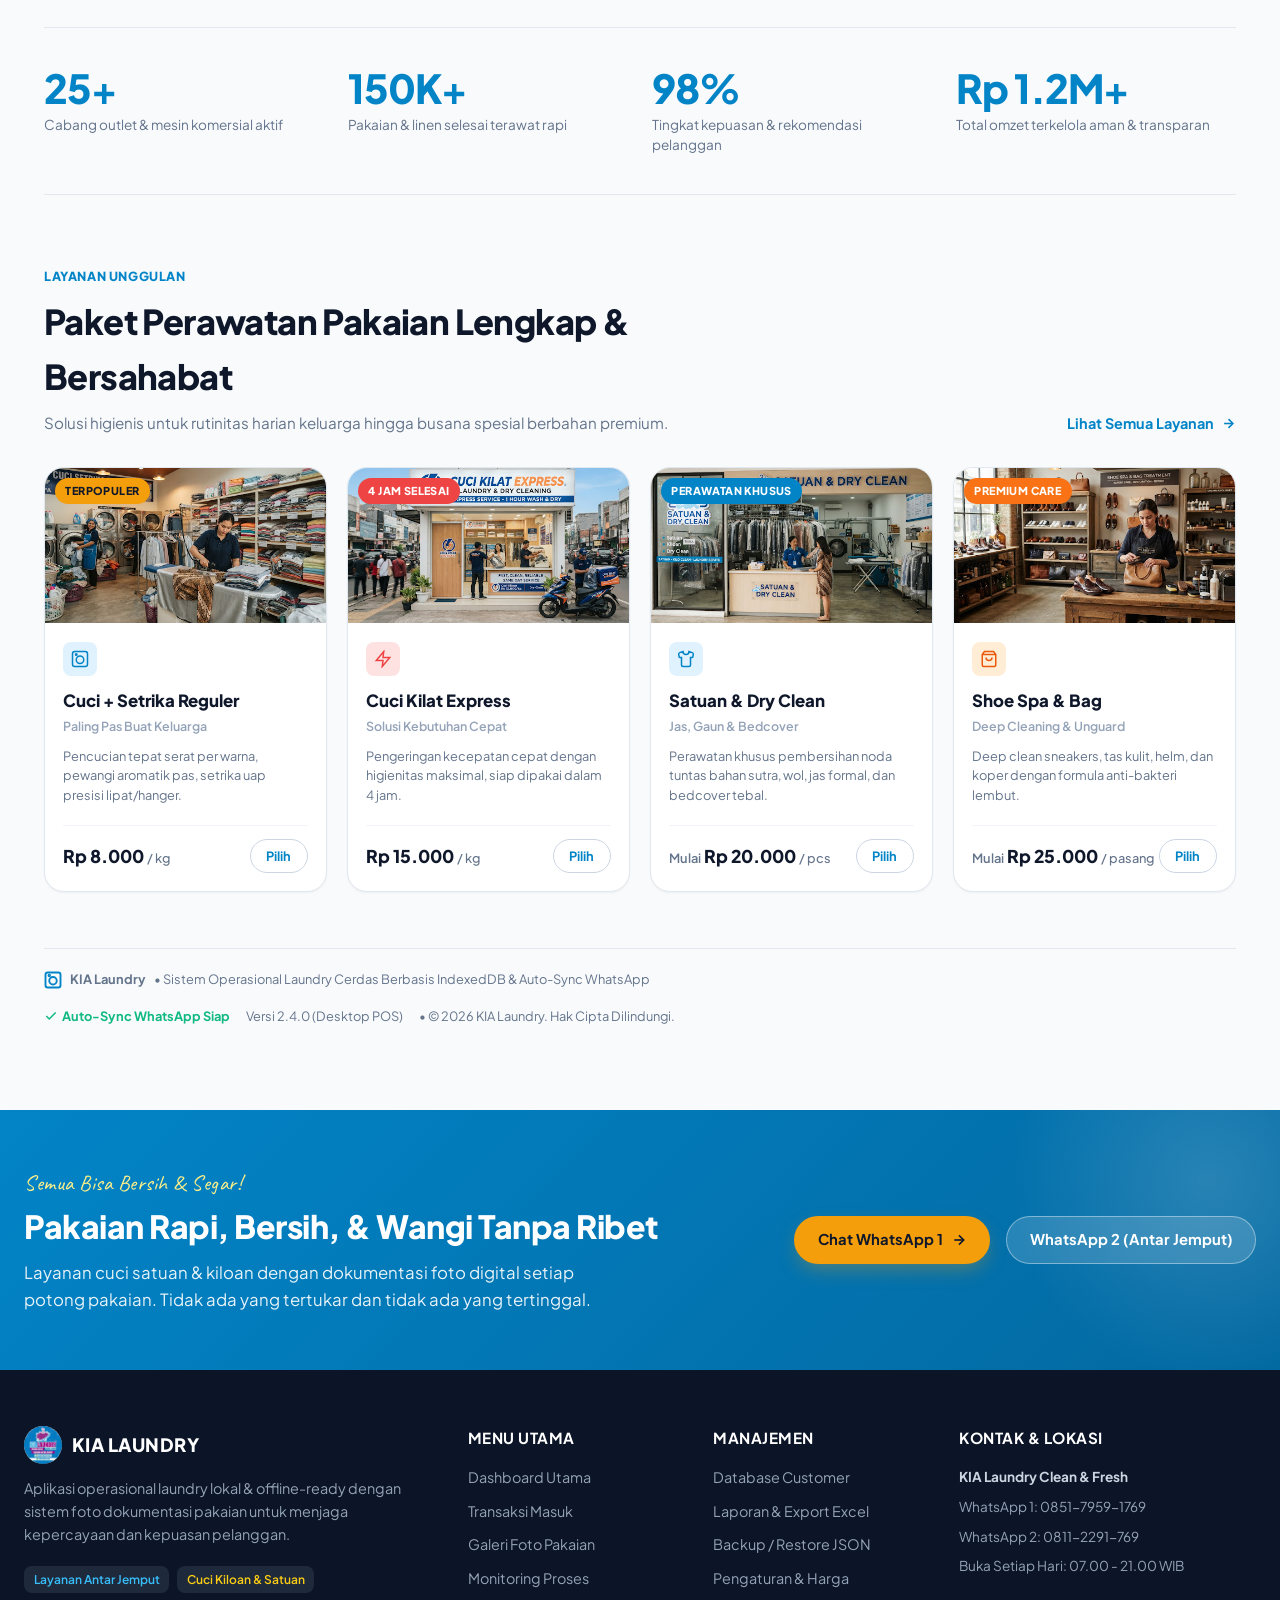
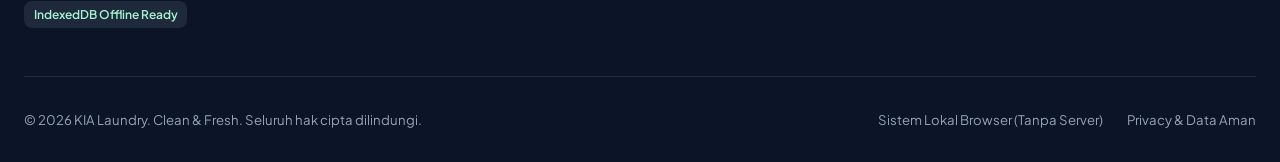
==== commit 6abdae34: "feat(assets): pasang foto alur kerja pada kartu fitur - Simpan sebagai assets/workflow_thumb.jpg\n- " ====
--- a/index.html
+++ b/index.html
@@ -117,7 +117,7 @@
     <section class="features-grid-row">
       <!-- Card 1: Alur Kerja -->
       <div class="feature-box">
-        <img src="./assets/workflow_thumb.png" alt="Alur Kerja Laundry" class="workflow-thumb-img" onerror="this.closest('.feature-box').classList.add('no-thumb')">
+        <img src="./assets/workflow_thumb.jpg" alt="Alur Kerja Laundry" class="workflow-thumb-img" onerror="this.closest('.feature-box').classList.add('no-thumb')">
         <h4>
           <span>Bagaimana Alur Kerjanya?</span>
           <svg width="18" height="18" viewBox="0 0 24 24" fill="none" stroke="currentColor" stroke-width="2"><line x1="7" y1="17" x2="17" y2="7"/><polyline points="7 7 17 7 17 17"/></svg>
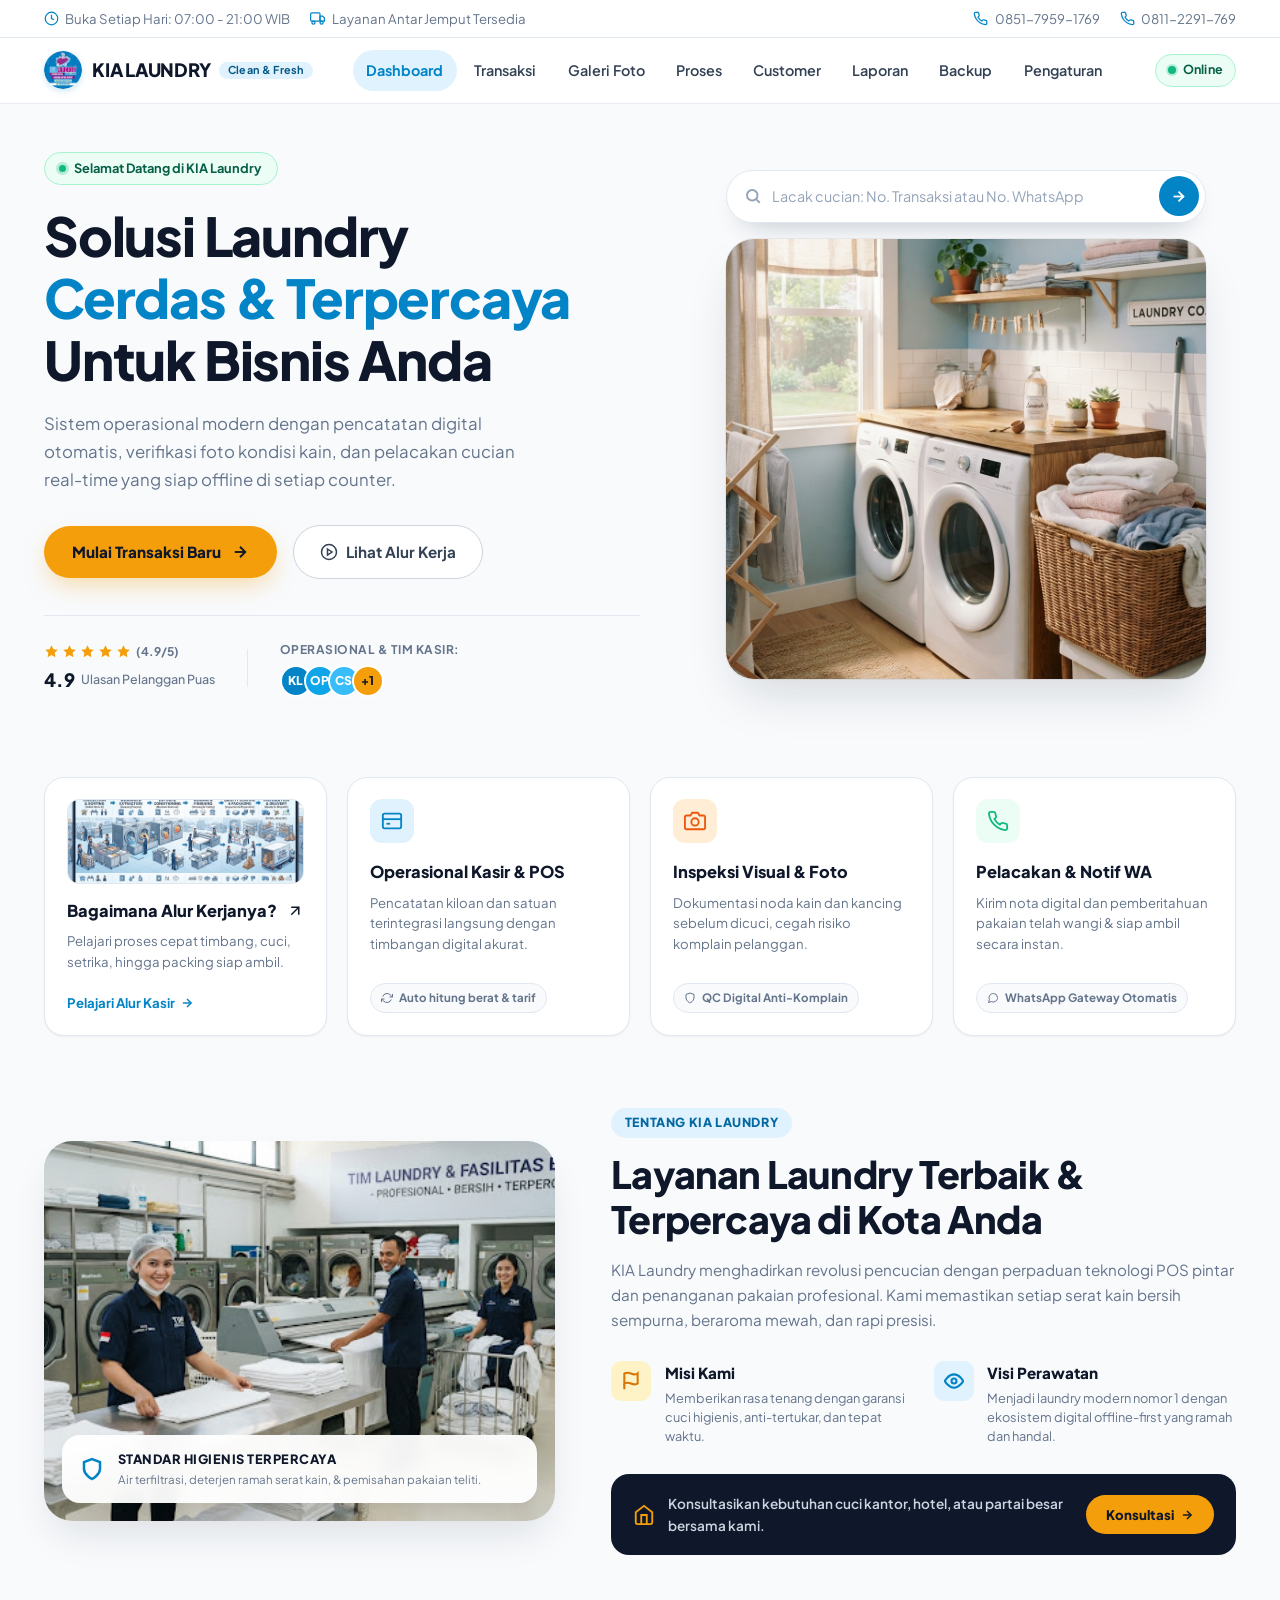
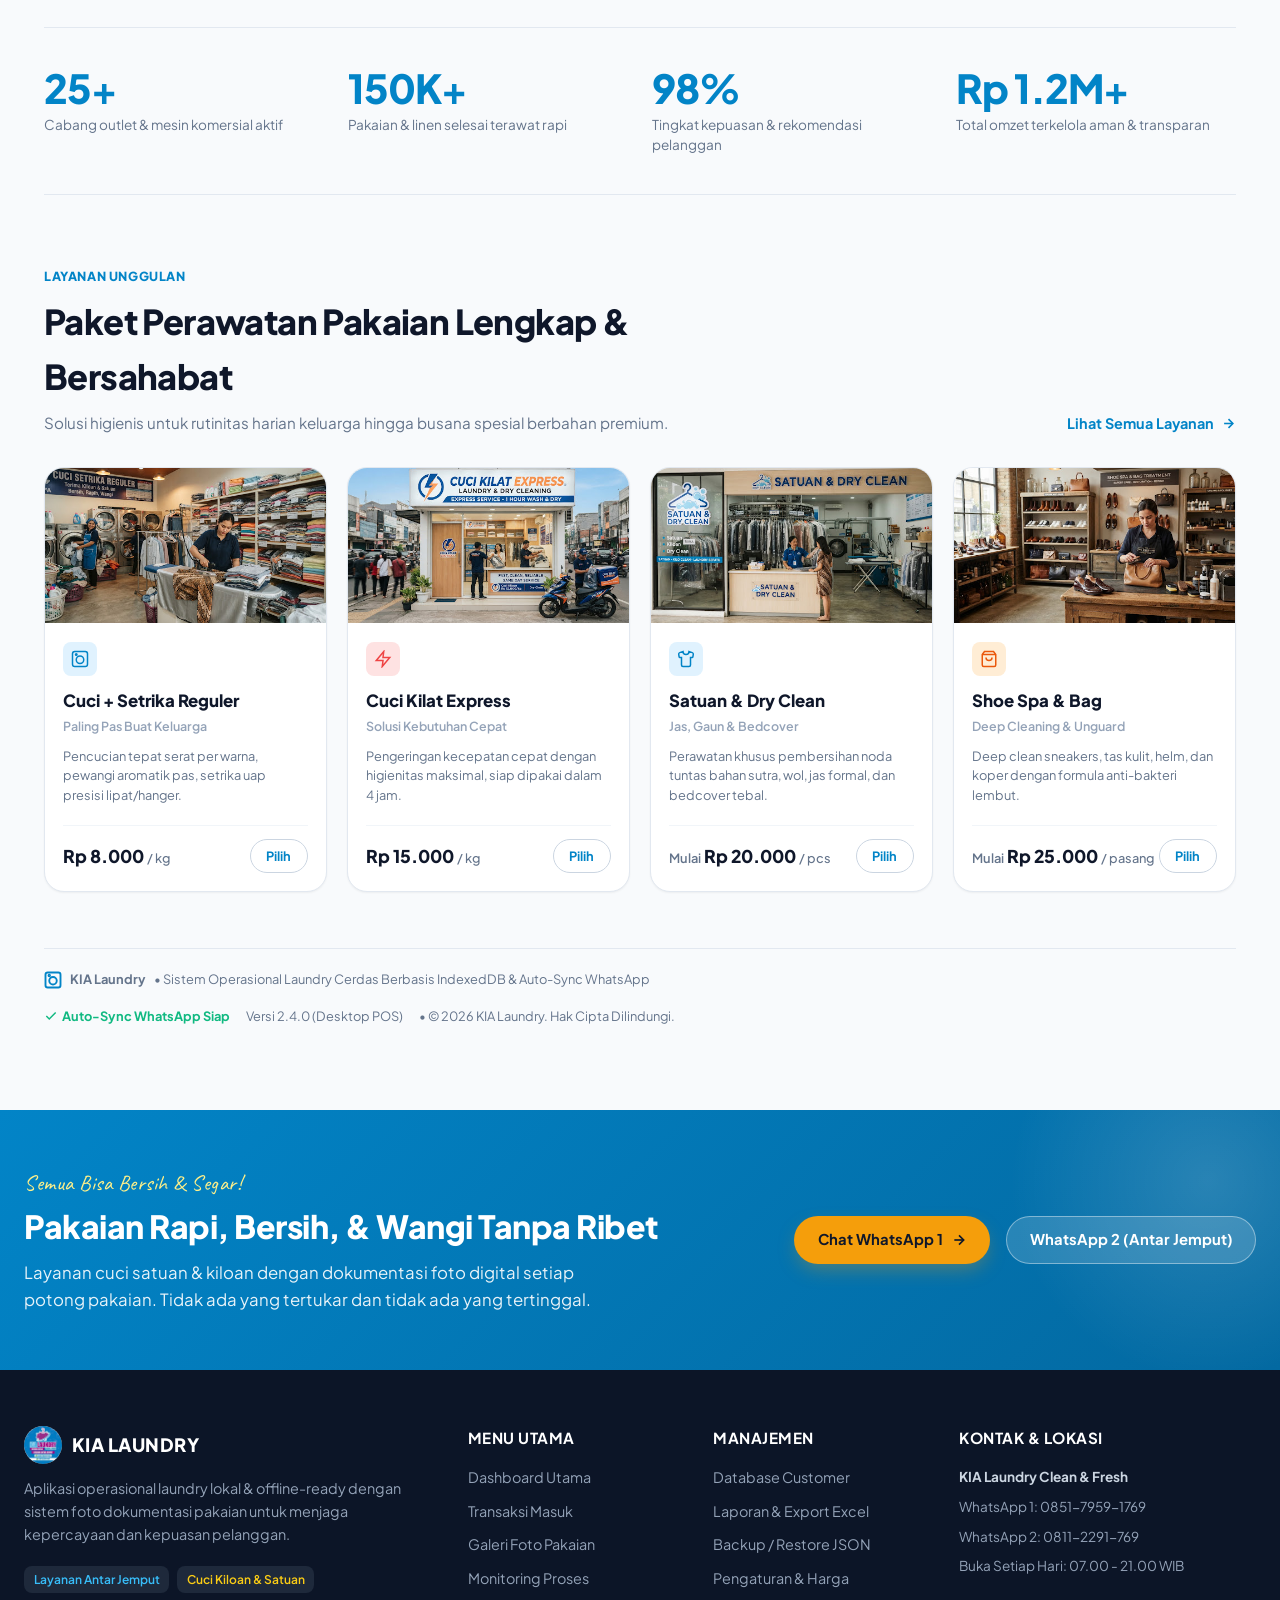
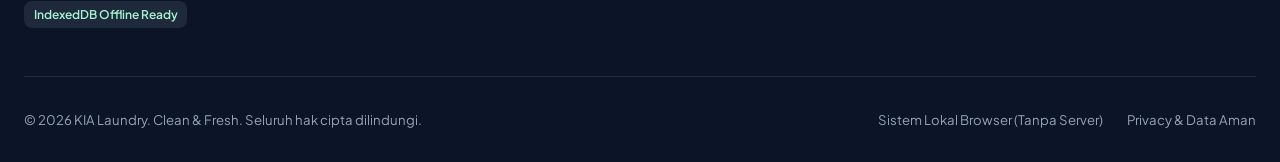
==== commit b440078f: "style(dashboard): hapus badge overlay pada kartu paket layanan - Hapus pill Terpopuler, 4 Jam Selesa" ====
--- a/index.html
+++ b/index.html
@@ -275,7 +275,6 @@
         <div class="service-card-item">
           <div class="service-card-img-wrap">
             <img src="./assets/service_1.jpg" alt="Cuci + Setrika Reguler" onerror="this.closest('.service-card-img-wrap').style.display='none'">
-            <span class="service-badge-pill yellow">Terpopuler</span>
           </div>
           <div class="service-card-body">
             <div class="service-icon-row blue">
@@ -297,7 +296,6 @@
         <div class="service-card-item">
           <div class="service-card-img-wrap">
             <img src="./assets/service_2.jpg" alt="Cuci Kilat Express" onerror="this.closest('.service-card-img-wrap').style.display='none'">
-            <span class="service-badge-pill red">4 Jam Selesai</span>
           </div>
           <div class="service-card-body">
             <div class="service-icon-row red">
@@ -319,7 +317,6 @@
         <div class="service-card-item">
           <div class="service-card-img-wrap">
             <img src="./assets/service_3.jpg" alt="Satuan & Dry Clean" onerror="this.closest('.service-card-img-wrap').style.display='none'">
-            <span class="service-badge-pill blue">Perawatan Khusus</span>
           </div>
           <div class="service-card-body">
             <div class="service-icon-row blue">
@@ -341,7 +338,6 @@
         <div class="service-card-item">
           <div class="service-card-img-wrap">
             <img src="./assets/service_4.jpg" alt="Shoe Spa & Bag" onerror="this.closest('.service-card-img-wrap').style.display='none'">
-            <span class="service-badge-pill orange">Premium Care</span>
           </div>
           <div class="service-card-body">
             <div class="service-icon-row orange">
--- a/css/dashboard.css
+++ b/css/dashboard.css
@@ -744,39 +744,6 @@
   transform: scale(1.05);
 }
 
-.service-badge-pill {
-  position: absolute;
-  top: 10px;
-  left: 10px;
-  padding: 0.25rem 0.65rem;
-  border-radius: var(--radius-full);
-  font-size: 0.68rem;
-  font-weight: 800;
-  letter-spacing: 0.4px;
-  text-transform: uppercase;
-  z-index: 2;
-}
-
-.service-badge-pill.yellow {
-  background: var(--accent-yellow);
-  color: #0f172a;
-}
-
-.service-badge-pill.red {
-  background: #ef4444;
-  color: #ffffff;
-}
-
-.service-badge-pill.blue {
-  background: #0284c7;
-  color: #ffffff;
-}
-
-.service-badge-pill.orange {
-  background: #f97316;
-  color: #ffffff;
-}
-
 .service-card-body {
   padding: 1.15rem;
   flex: 1;
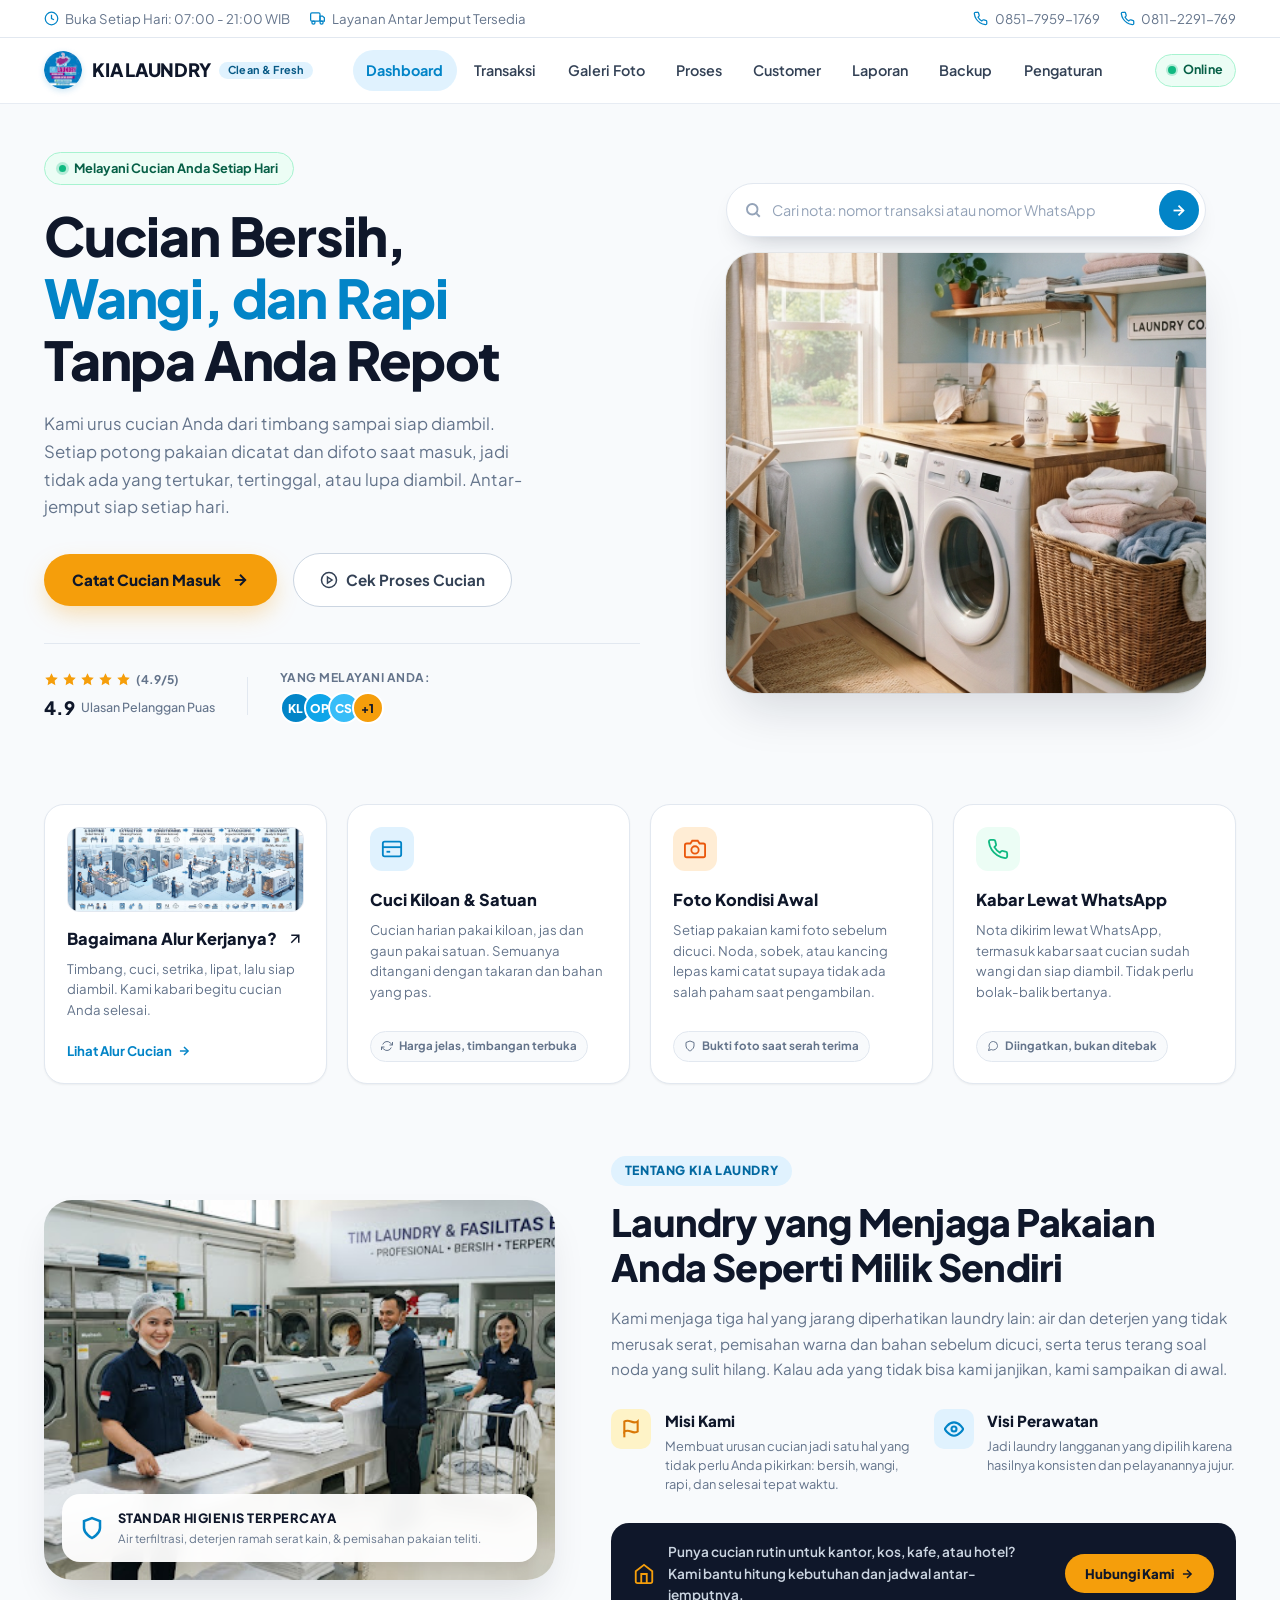
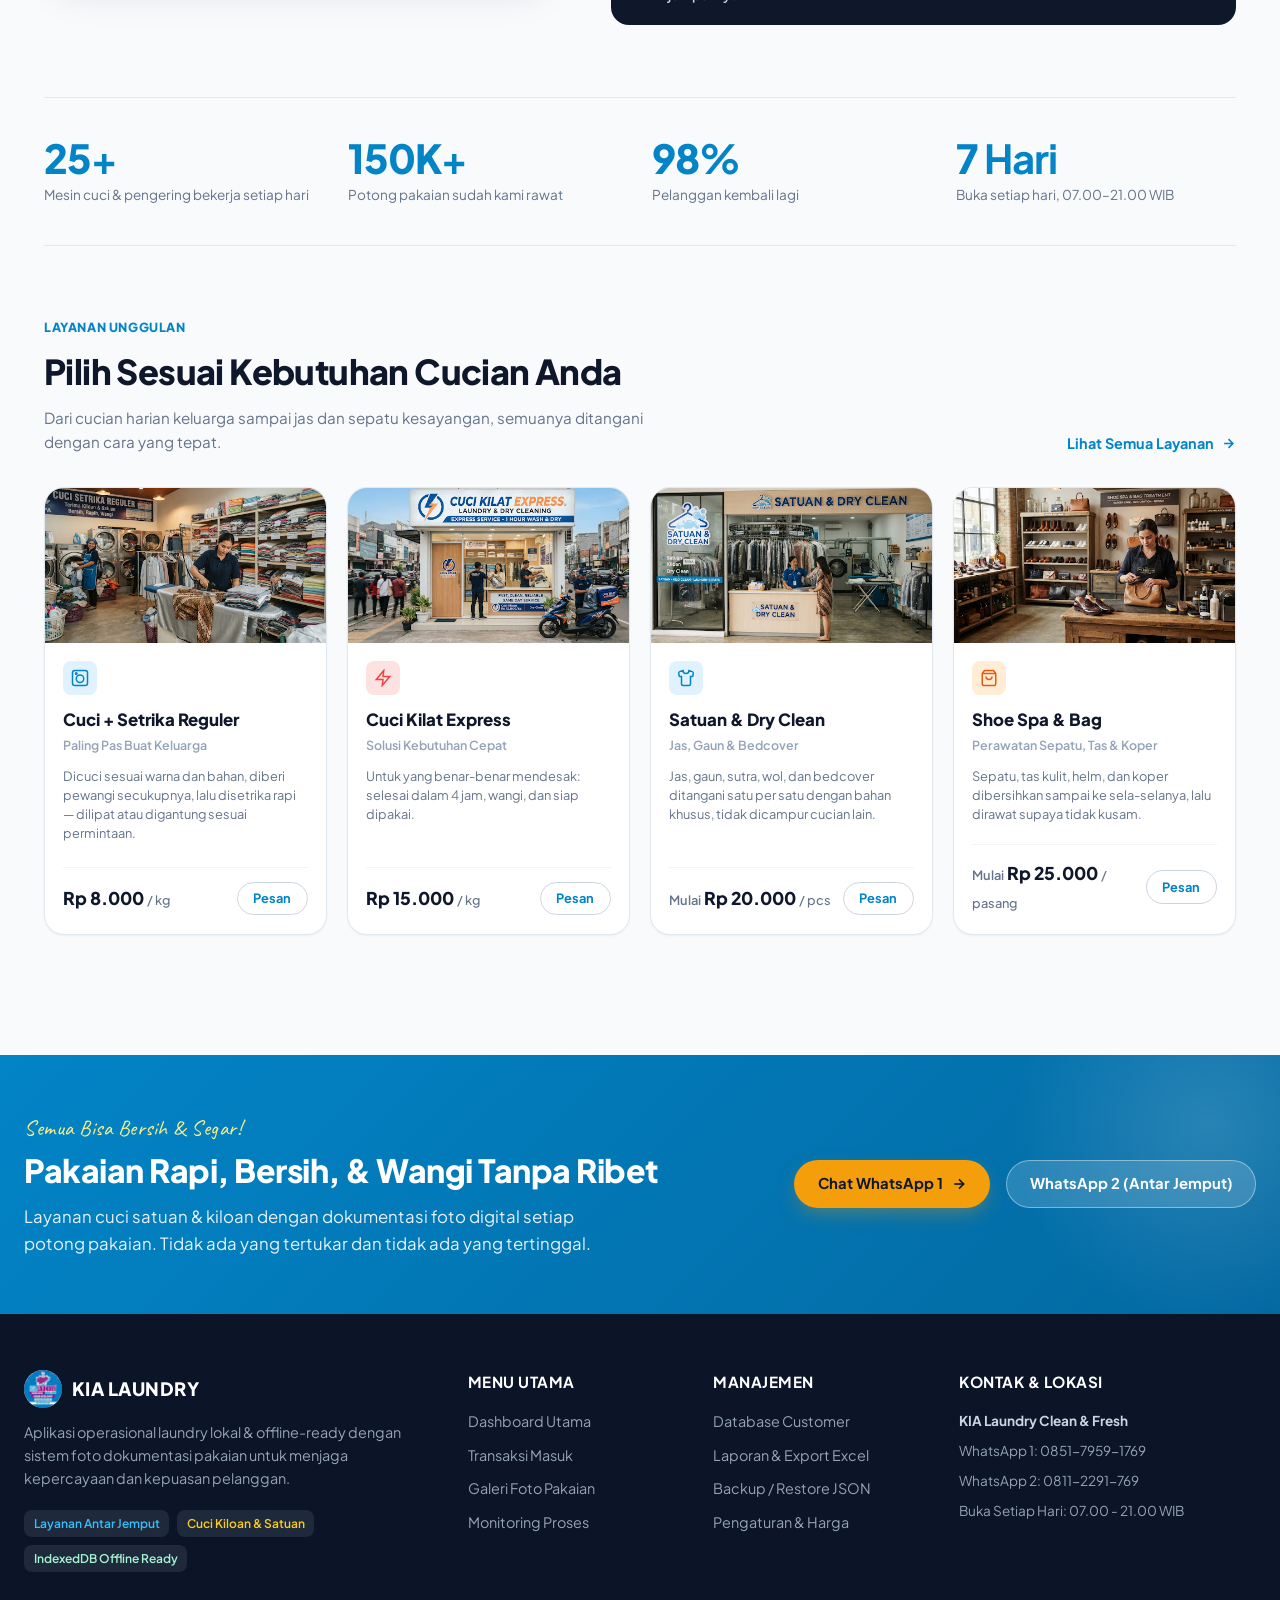
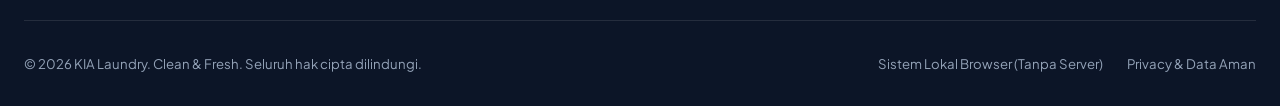
==== commit e8b0d54e: "style(dashboard): tulis ulang narasi beranda dengan sudut pandang pemilik laundry - Hero: judul, sub" ====
--- a/index.html
+++ b/index.html
@@ -4,8 +4,8 @@
   <meta charset="UTF-8">
   <meta name="viewport" content="width=device-width, initial-scale=1.0">
   <meta name="theme-color" content="#0284c7">
-  <meta name="description" content="Aplikasi KIA Laundry Clean & Fresh — Sistem Operasional Laundry Cerdas & Terpercaya Berbasis IndexedDB.">
-  <title>KIA Laundry — Solusi Laundry Cerdas & Terpercaya</title>
+  <meta name="description" content="KIA Laundry — cuci kiloan dan satuan, antar-jemput setiap hari, dengan catatan dan foto kondisi pakaian saat serah terima.">
+  <title>KIA Laundry — Cuci Bersih, Wangi, dan Rapi Setiap Hari</title>
 
   <!-- PWA & Icons -->
   <link rel="manifest" href="./manifest.webmanifest">
@@ -31,28 +31,28 @@
       <div class="hero-text-col">
         <div class="welcome-badge">
           <span class="welcome-dot"></span>
-          <span>Selamat Datang di KIA Laundry</span>
+          <span>Melayani Cucian Anda Setiap Hari</span>
         </div>
 
         <h1 class="hero-headline">
-          Solusi Laundry<br>
-          <span class="text-brand-blue">Cerdas & Terpercaya</span><br>
-          Untuk Bisnis Anda
+          Cucian Bersih,<br>
+          <span class="text-brand-blue">Wangi, dan Rapi</span><br>
+          Tanpa Anda Repot
         </h1>
 
         <p class="hero-subtitle">
-          Sistem operasional modern dengan pencatatan digital otomatis, verifikasi foto kondisi kain, dan pelacakan cucian real-time yang siap offline di setiap counter.
+          Kami urus cucian Anda dari timbang sampai siap diambil. Setiap potong pakaian dicatat dan difoto saat masuk, jadi tidak ada yang tertukar, tertinggal, atau lupa diambil. Antar-jemput siap setiap hari.
         </p>
 
         <div class="hero-cta-group">
           <a href="./pages/transaksi.html" class="btn-hero-primary">
-            <span>Mulai Transaksi Baru</span>
+            <span>Catat Cucian Masuk</span>
             <svg width="18" height="18" viewBox="0 0 24 24" fill="none" stroke="currentColor" stroke-width="2.5"><line x1="5" y1="12" x2="19" y2="12"/><polyline points="12 5 19 12 12 19"/></svg>
           </a>
 
           <a href="./pages/proses.html" class="btn-hero-secondary">
             <svg width="18" height="18" viewBox="0 0 24 24" fill="none" stroke="currentColor" stroke-width="2"><circle cx="12" cy="12" r="10"/><polygon points="10 8 16 12 10 16 10 8"/></svg>
-            <span>Lihat Alur Kerja</span>
+            <span>Cek Proses Cucian</span>
           </a>
         </div>
 
@@ -76,12 +76,12 @@
           <div class="trust-divider"></div>
 
           <div class="operator-box">
-            <span class="operator-label">Operasional & Tim Kasir:</span>
+            <span class="operator-label">Yang melayani Anda:</span>
             <div class="avatar-stack">
               <div class="avatar-circle" style="background:#0284c7; color:#fff;">KL</div>
               <div class="avatar-circle" style="background:#0ea5e9; color:#fff;">OP</div>
               <div class="avatar-circle" style="background:#38bdf8; color:#fff;">CS</div>
-              <div class="avatar-circle plus" title="25+ Tim Operasional">+1</div>
+              <div class="avatar-circle plus" title="Tim KIA Laundry">+1</div>
             </div>
           </div>
         </div>
@@ -95,7 +95,7 @@
             type="text"
             id="trackingInput"
             class="track-search-input"
-            placeholder="Lacak cucian: No. Transaksi atau No. WhatsApp"
+            placeholder="Cari nota: nomor transaksi atau nomor WhatsApp"
             autocomplete="off"
             aria-label="Cari status cucian berdasarkan nomor transaksi atau nomor WhatsApp"
             required
@@ -122,23 +122,23 @@
           <span>Bagaimana Alur Kerjanya?</span>
           <svg width="18" height="18" viewBox="0 0 24 24" fill="none" stroke="currentColor" stroke-width="2"><line x1="7" y1="17" x2="17" y2="7"/><polyline points="7 7 17 7 17 17"/></svg>
         </h4>
-        <p>Pelajari proses cepat timbang, cuci, setrika, hingga packing siap ambil.</p>
+        <p>Timbang, cuci, setrika, lipat, lalu siap diambil. Kami kabari begitu cucian Anda selesai.</p>
         <a href="./pages/proses.html" class="link-action">
-          <span>Pelajari Alur Kasir</span>
+          <span>Lihat Alur Cucian</span>
           <svg width="14" height="14" viewBox="0 0 24 24" fill="none" stroke="currentColor" stroke-width="2.5"><line x1="5" y1="12" x2="19" y2="12"/><polyline points="12 5 19 12 12 19"/></svg>
         </a>
       </div>
 
-      <!-- Card 2: Operasional Kasir & POS -->
+      <!-- Card 2: Cuci Kiloan & Satuan -->
       <div class="feature-box">
         <div class="feature-icon-square blue">
           <svg width="22" height="22" viewBox="0 0 24 24" fill="none" stroke="currentColor" stroke-width="2"><rect x="2" y="4" width="20" height="16" rx="2"/><line x1="2" y1="10" x2="22" y2="10"/><line x1="6" y1="15" x2="10" y2="15"/></svg>
         </div>
-        <h4>Operasional Kasir & POS</h4>
-        <p>Pencatatan kiloan dan satuan terintegrasi langsung dengan timbangan digital akurat.</p>
+        <h4>Cuci Kiloan & Satuan</h4>
+        <p>Cucian harian pakai kiloan, jas dan gaun pakai satuan. Semuanya ditangani dengan takaran dan bahan yang pas.</p>
         <span class="feature-pill-tag">
           <svg width="12" height="12" viewBox="0 0 24 24" fill="none" stroke="currentColor" stroke-width="2"><path d="M23 4v6h-6"/><path d="M1 20v-6h6"/><path d="M3.51 9a9 9 0 0 1 14.85-3.36L23 10M1 14l4.64 4.36A9 9 0 0 0 20.49 15"/></svg>
-          <span>Auto hitung berat & tarif</span>
+          <span>Harga jelas, timbangan terbuka</span>
         </span>
       </div>
 
@@ -147,11 +147,11 @@
         <div class="feature-icon-square orange">
           <svg width="22" height="22" viewBox="0 0 24 24" fill="none" stroke="currentColor" stroke-width="2"><path d="M23 19a2 2 0 0 1-2 2H3a2 2 0 0 1-2-2V8a2 2 0 0 1 2-2h4l2-3h6l2 3h4a2 2 0 0 1 2 2z"/><circle cx="12" cy="13" r="4"/></svg>
         </div>
-        <h4>Inspeksi Visual & Foto</h4>
-        <p>Dokumentasi noda kain dan kancing sebelum dicuci, cegah risiko komplain pelanggan.</p>
+        <h4>Foto Kondisi Awal</h4>
+        <p>Setiap pakaian kami foto sebelum dicuci. Noda, sobek, atau kancing lepas kami catat supaya tidak ada salah paham saat pengambilan.</p>
         <span class="feature-pill-tag">
           <svg width="12" height="12" viewBox="0 0 24 24" fill="none" stroke="currentColor" stroke-width="2"><path d="M12 22s8-4 8-10V5l-8-3-8 3v7c0 6 8 10 8 10z"/></svg>
-          <span>QC Digital Anti-Komplain</span>
+          <span>Bukti foto saat serah terima</span>
         </span>
       </div>
 
@@ -160,11 +160,11 @@
         <div class="feature-icon-square green">
           <svg width="22" height="22" viewBox="0 0 24 24" fill="none" stroke="currentColor" stroke-width="2"><path d="M22 16.92v3a2 2 0 0 1-2.18 2 19.79 19.79 0 0 1-8.63-3.07 19.5 19.5 0 0 1-6-6 19.79 19.79 0 0 1-3.07-8.67A2 2 0 0 1 4.11 2h3a2 2 0 0 1 2 1.72 12.84 12.84 0 0 0 .7 2.81 2 2 0 0 1-.45 2.11L8.09 9.91a16 16 0 0 0 6 6l1.27-1.27a2 2 0 0 1 2.11-.45 12.84 12.84 0 0 0 2.81.7A2 2 0 0 1 22 16.92z"/></svg>
         </div>
-        <h4>Pelacakan & Notif WA</h4>
-        <p>Kirim nota digital dan pemberitahuan pakaian telah wangi & siap ambil secara instan.</p>
+        <h4>Kabar Lewat WhatsApp</h4>
+        <p>Nota dikirim lewat WhatsApp, termasuk kabar saat cucian sudah wangi dan siap diambil. Tidak perlu bolak-balik bertanya.</p>
         <span class="feature-pill-tag">
           <svg width="12" height="12" viewBox="0 0 24 24" fill="none" stroke="currentColor" stroke-width="2"><path d="M21 11.5a8.38 8.38 0 0 1-.9 3.8 8.5 8.5 0 0 1-7.6 4.7 8.38 8.38 0 0 1-3.8-.9L3 21l1.9-5.7a8.38 8.38 0 0 1-.9-3.8 8.5 8.5 0 0 1 4.7-7.6 8.38 8.38 0 0 1 3.8-.9h.5a8.48 8.48 0 0 1 8 8v.5z"/></svg>
-          <span>WhatsApp Gateway Otomatis</span>
+          <span>Diingatkan, bukan ditebak</span>
         </span>
       </div>
     </section>
@@ -188,9 +188,9 @@
       <!-- Content Right -->
       <div class="facility-content">
         <span class="facility-tag">Tentang KIA Laundry</span>
-        <h2 class="facility-heading">Layanan Laundry Terbaik & Terpercaya di Kota Anda</h2>
+        <h2 class="facility-heading">Laundry yang Menjaga Pakaian Anda Seperti Milik Sendiri</h2>
         <p class="facility-desc">
-          KIA Laundry menghadirkan revolusi pencucian dengan perpaduan teknologi POS pintar dan penanganan pakaian profesional. Kami memastikan setiap serat kain bersih sempurna, beraroma mewah, dan rapi presisi.
+          Kami menjaga tiga hal yang jarang diperhatikan laundry lain: air dan deterjen yang tidak merusak serat, pemisahan warna dan bahan sebelum dicuci, serta terus terang soal noda yang sulit hilang. Kalau ada yang tidak bisa kami janjikan, kami sampaikan di awal.
         </p>
 
         <div class="facility-features-dual">
@@ -200,7 +200,7 @@
             </div>
             <div class="dual-text">
               <h5>Misi Kami</h5>
-              <p>Memberikan rasa tenang dengan garansi cuci higienis, anti-tertukar, dan tepat waktu.</p>
+              <p>Membuat urusan cucian jadi satu hal yang tidak perlu Anda pikirkan: bersih, wangi, rapi, dan selesai tepat waktu.</p>
             </div>
           </div>
 
@@ -210,7 +210,7 @@
             </div>
             <div class="dual-text">
               <h5>Visi Perawatan</h5>
-              <p>Menjadi laundry modern nomor 1 dengan ekosistem digital offline-first yang ramah dan handal.</p>
+              <p>Jadi laundry langganan yang dipilih karena hasilnya konsisten dan pelayanannya jujur.</p>
             </div>
           </div>
         </div>
@@ -219,10 +219,10 @@
         <div class="consultation-banner">
           <div class="consultation-left">
             <svg width="22" height="22" viewBox="0 0 24 24" fill="none" stroke="currentColor" stroke-width="2"><path d="M3 9l9-7 9 7v11a2 2 0 0 1-2 2H5a2 2 0 0 1-2-2z"/><polyline points="9 22 9 12 15 12 15 22"/></svg>
-            <span>Konsultasikan kebutuhan cuci kantor, hotel, atau partai besar bersama kami.</span>
+            <span>Punya cucian rutin untuk kantor, kos, kafe, atau hotel? Kami bantu hitung kebutuhan dan jadwal antar-jemputnya.</span>
           </div>
           <a href="https://wa.me/6285179591769" target="_blank" class="btn-consultation">
-            <span>Konsultasi</span>
+            <span>Hubungi Kami</span>
             <svg width="14" height="14" viewBox="0 0 24 24" fill="none" stroke="currentColor" stroke-width="2.5"><line x1="5" y1="12" x2="19" y2="12"/><polyline points="12 5 19 12 12 19"/></svg>
           </a>
         </div>
@@ -235,22 +235,22 @@
     <section class="metrics-row">
       <div class="metric-item">
         <div class="metric-val">25<span>+</span></div>
-        <div class="metric-desc">Cabang outlet & mesin komersial aktif</div>
+        <div class="metric-desc">Mesin cuci & pengering bekerja setiap hari</div>
       </div>
 
       <div class="metric-item">
         <div class="metric-val">150K<span>+</span></div>
-        <div class="metric-desc">Pakaian & linen selesai terawat rapi</div>
+        <div class="metric-desc">Potong pakaian sudah kami rawat</div>
       </div>
 
       <div class="metric-item">
         <div class="metric-val">98<span>%</span></div>
-        <div class="metric-desc">Tingkat kepuasan & rekomendasi pelanggan</div>
+        <div class="metric-desc">Pelanggan kembali lagi</div>
       </div>
 
       <div class="metric-item">
-        <div class="metric-val">Rp 1.2M<span>+</span></div>
-        <div class="metric-desc">Total omzet terkelola aman & transparan</div>
+        <div class="metric-val">7<span> Hari</span></div>
+        <div class="metric-desc">Buka setiap hari, 07.00–21.00 WIB</div>
       </div>
     </section>
 
@@ -261,8 +261,8 @@
       <div class="packages-header-row">
         <div class="packages-heading-group">
           <span class="pkg-tag">Layanan Unggulan</span>
-          <h2 class="pkg-title">Paket Perawatan Pakaian Lengkap & Bersahabat</h2>
-          <p class="pkg-subtitle">Solusi higienis untuk rutinitas harian keluarga hingga busana spesial berbahan premium.</p>
+          <h2 class="pkg-title">Pilih Sesuai Kebutuhan Cucian Anda</h2>
+          <p class="pkg-subtitle">Dari cucian harian keluarga sampai jas dan sepatu kesayangan, semuanya ditangani dengan cara yang tepat.</p>
         </div>
         <a href="./pages/transaksi.html" class="link-all-services">
           <span>Lihat Semua Layanan</span>
@@ -283,11 +283,11 @@
             <h4 class="service-name">Cuci + Setrika Reguler</h4>
             <div class="service-subtitle">Paling Pas Buat Keluarga</div>
             <p class="service-desc-text">
-              Pencucian tepat serat per warna, pewangi aromatik pas, setrika uap presisi lipat/hanger.
+              Dicuci sesuai warna dan bahan, diberi pewangi secukupnya, lalu disetrika rapi — dilipat atau digantung sesuai permintaan.
             </p>
             <div class="service-card-footer">
               <div class="price-text">Rp 8.000 <span class="unit">/ kg</span></div>
-              <a href="./pages/transaksi.html?layanan=cuci-setrika" class="btn-select-service">Pilih</a>
+              <a href="./pages/transaksi.html?layanan=cuci-setrika" class="btn-select-service">Pesan</a>
             </div>
           </div>
         </div>
@@ -304,11 +304,11 @@
             <h4 class="service-name">Cuci Kilat Express</h4>
             <div class="service-subtitle">Solusi Kebutuhan Cepat</div>
             <p class="service-desc-text">
-              Pengeringan kecepatan cepat dengan higienitas maksimal, siap dipakai dalam 4 jam.
+              Untuk yang benar-benar mendesak: selesai dalam 4 jam, wangi, dan siap dipakai.
             </p>
             <div class="service-card-footer">
               <div class="price-text">Rp 15.000 <span class="unit">/ kg</span></div>
-              <a href="./pages/transaksi.html?layanan=cuci" class="btn-select-service">Pilih</a>
+              <a href="./pages/transaksi.html?layanan=cuci" class="btn-select-service">Pesan</a>
             </div>
           </div>
         </div>
@@ -325,11 +325,11 @@
             <h4 class="service-name">Satuan & Dry Clean</h4>
             <div class="service-subtitle">Jas, Gaun & Bedcover</div>
             <p class="service-desc-text">
-              Perawatan khusus pembersihan noda tuntas bahan sutra, wol, jas formal, dan bedcover tebal.
+              Jas, gaun, sutra, wol, dan bedcover ditangani satu per satu dengan bahan khusus, tidak dicampur cucian lain.
             </p>
             <div class="service-card-footer">
               <div class="price-text"><span style="font-size:0.8rem; font-weight:600; color:#64748b;">Mulai</span> Rp 20.000 <span class="unit">/ pcs</span></div>
-              <a href="./pages/transaksi.html?layanan=satuan" class="btn-select-service">Pilih</a>
+              <a href="./pages/transaksi.html?layanan=satuan" class="btn-select-service">Pesan</a>
             </div>
           </div>
         </div>
@@ -344,38 +344,19 @@
               <svg width="18" height="18" viewBox="0 0 24 24" fill="none" stroke="currentColor" stroke-width="2"><path d="M6 2L3 6v14a2 2 0 0 0 2 2h14a2 2 0 0 0 2-2V6l-3-4z"/><line x1="3" y1="6" x2="21" y2="6"/><path d="M16 10a4 4 0 0 1-8 0"/></svg>
             </div>
             <h4 class="service-name">Shoe Spa & Bag</h4>
-            <div class="service-subtitle">Deep Cleaning & Unguard</div>
+            <div class="service-subtitle">Perawatan Sepatu, Tas & Koper</div>
             <p class="service-desc-text">
-              Deep clean sneakers, tas kulit, helm, dan koper dengan formula anti-bakteri lembut.
+              Sepatu, tas kulit, helm, dan koper dibersihkan sampai ke sela-selanya, lalu dirawat supaya tidak kusam.
             </p>
             <div class="service-card-footer">
               <div class="price-text"><span style="font-size:0.8rem; font-weight:600; color:#64748b;">Mulai</span> Rp 25.000 <span class="unit">/ pasang</span></div>
-              <a href="./pages/transaksi.html?layanan=satuan" class="btn-select-service">Pilih</a>
-            </div>
-          </div>
-        </div>
-      </div>
-    </section>
-
-    <!-- ========================================================
-         6. CLEAN STATUS SUB-FOOTER BAR
-         ======================================================== -->
-    <div class="status-footer-bar">
-      <div class="status-footer-bar-left">
-        <svg width="18" height="18" viewBox="0 0 24 24" fill="none" stroke="currentColor" stroke-width="2.5"><rect x="2" y="2" width="20" height="20" rx="3"/><circle cx="12" cy="13" r="5"/><circle cx="7" cy="6" r="1"/></svg>
-        <strong>KIA Laundry</strong>
-        <span>• Sistem Operasional Laundry Cerdas Berbasis IndexedDB & Auto-Sync WhatsApp</span>
-      </div>
-
-      <div style="display:flex; align-items:center; gap:1rem;">
-        <span style="color:#10b981; font-weight:700; display:inline-flex; align-items:center; gap:4px;">
-          <svg width="14" height="14" viewBox="0 0 24 24" fill="none" stroke="currentColor" stroke-width="2.5"><polyline points="20 6 9 17 4 12"/></svg>
-          Auto-Sync WhatsApp Siap
-        </span>
-        <span>Versi 2.4.0 (Desktop POS)</span>
-        <span>• © 2026 KIA Laundry. Hak Cipta Dilindungi.</span>
-      </div>
-    </div>
+              <a href="./pages/transaksi.html?layanan=satuan" class="btn-select-service">Pesan</a>
+            </div>
+          </div>
+        </div>
+      </div>
+    </section>
+
 
   </main>
 
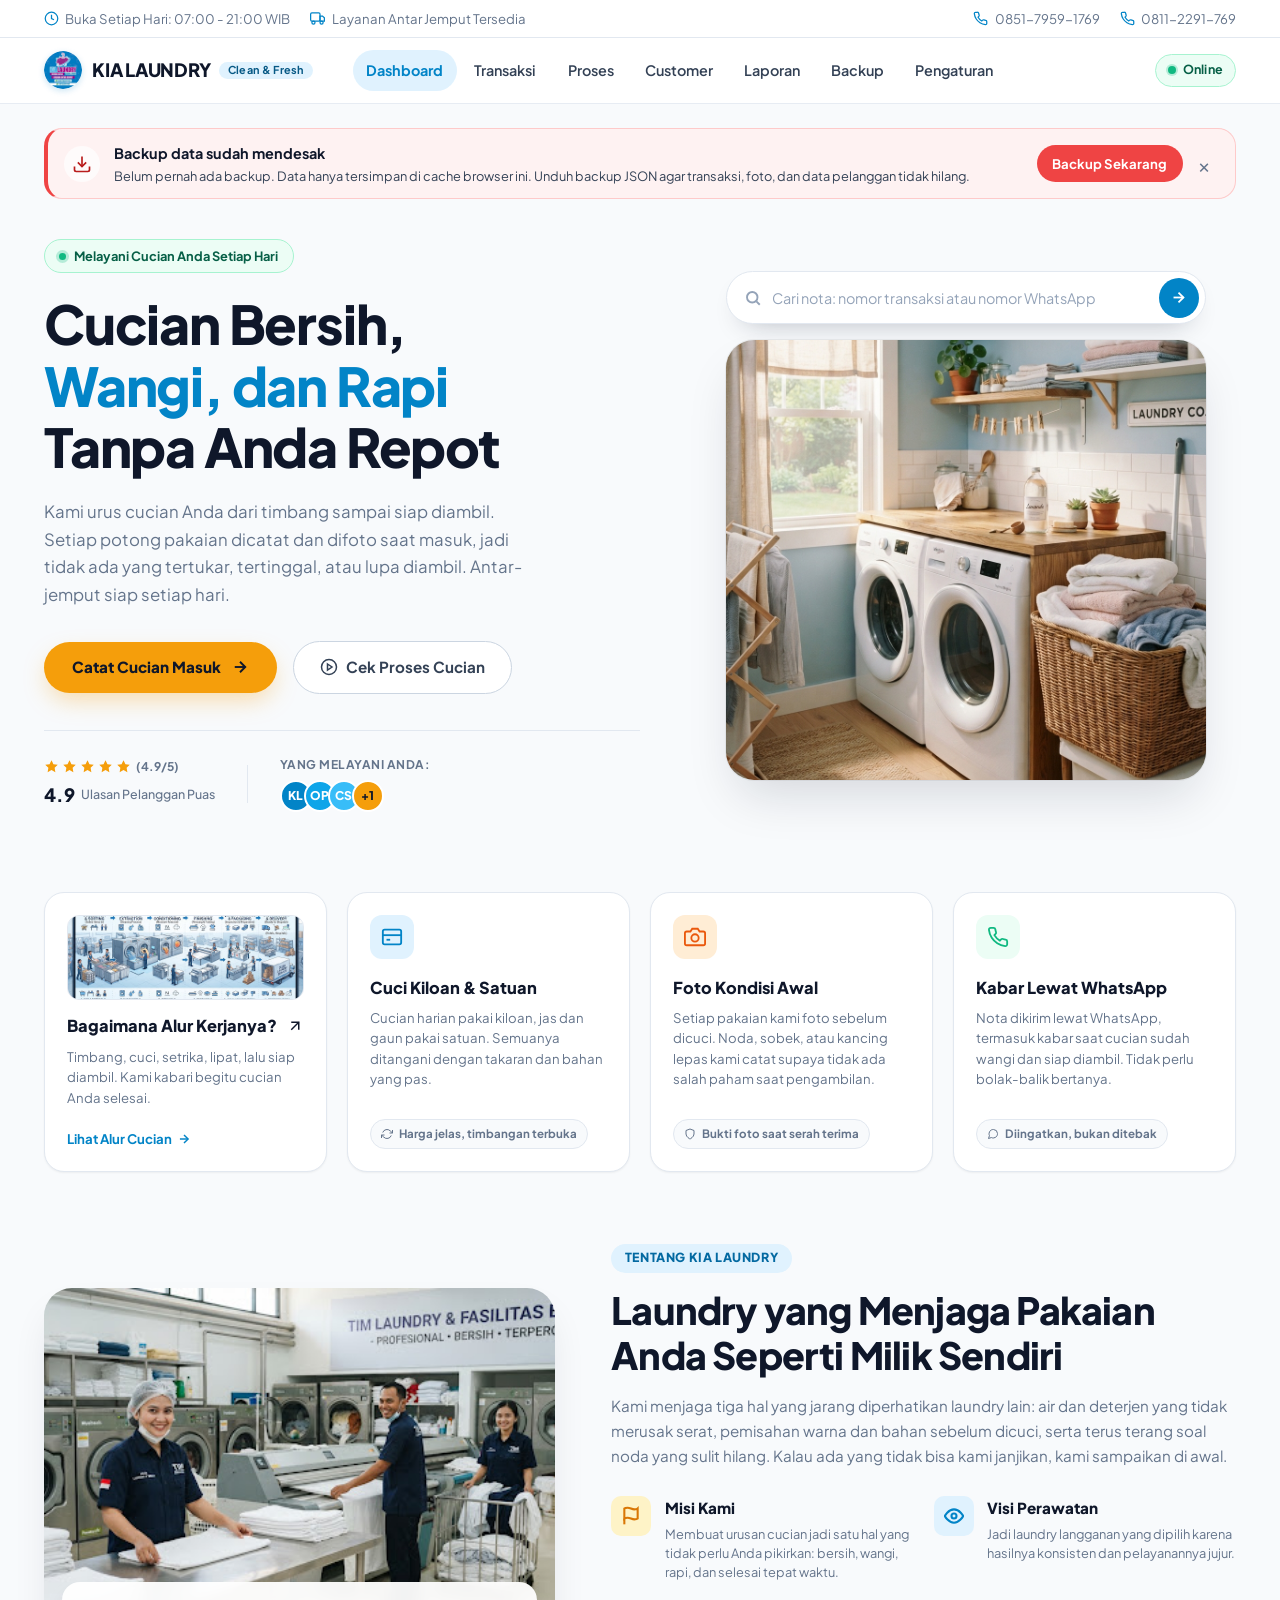
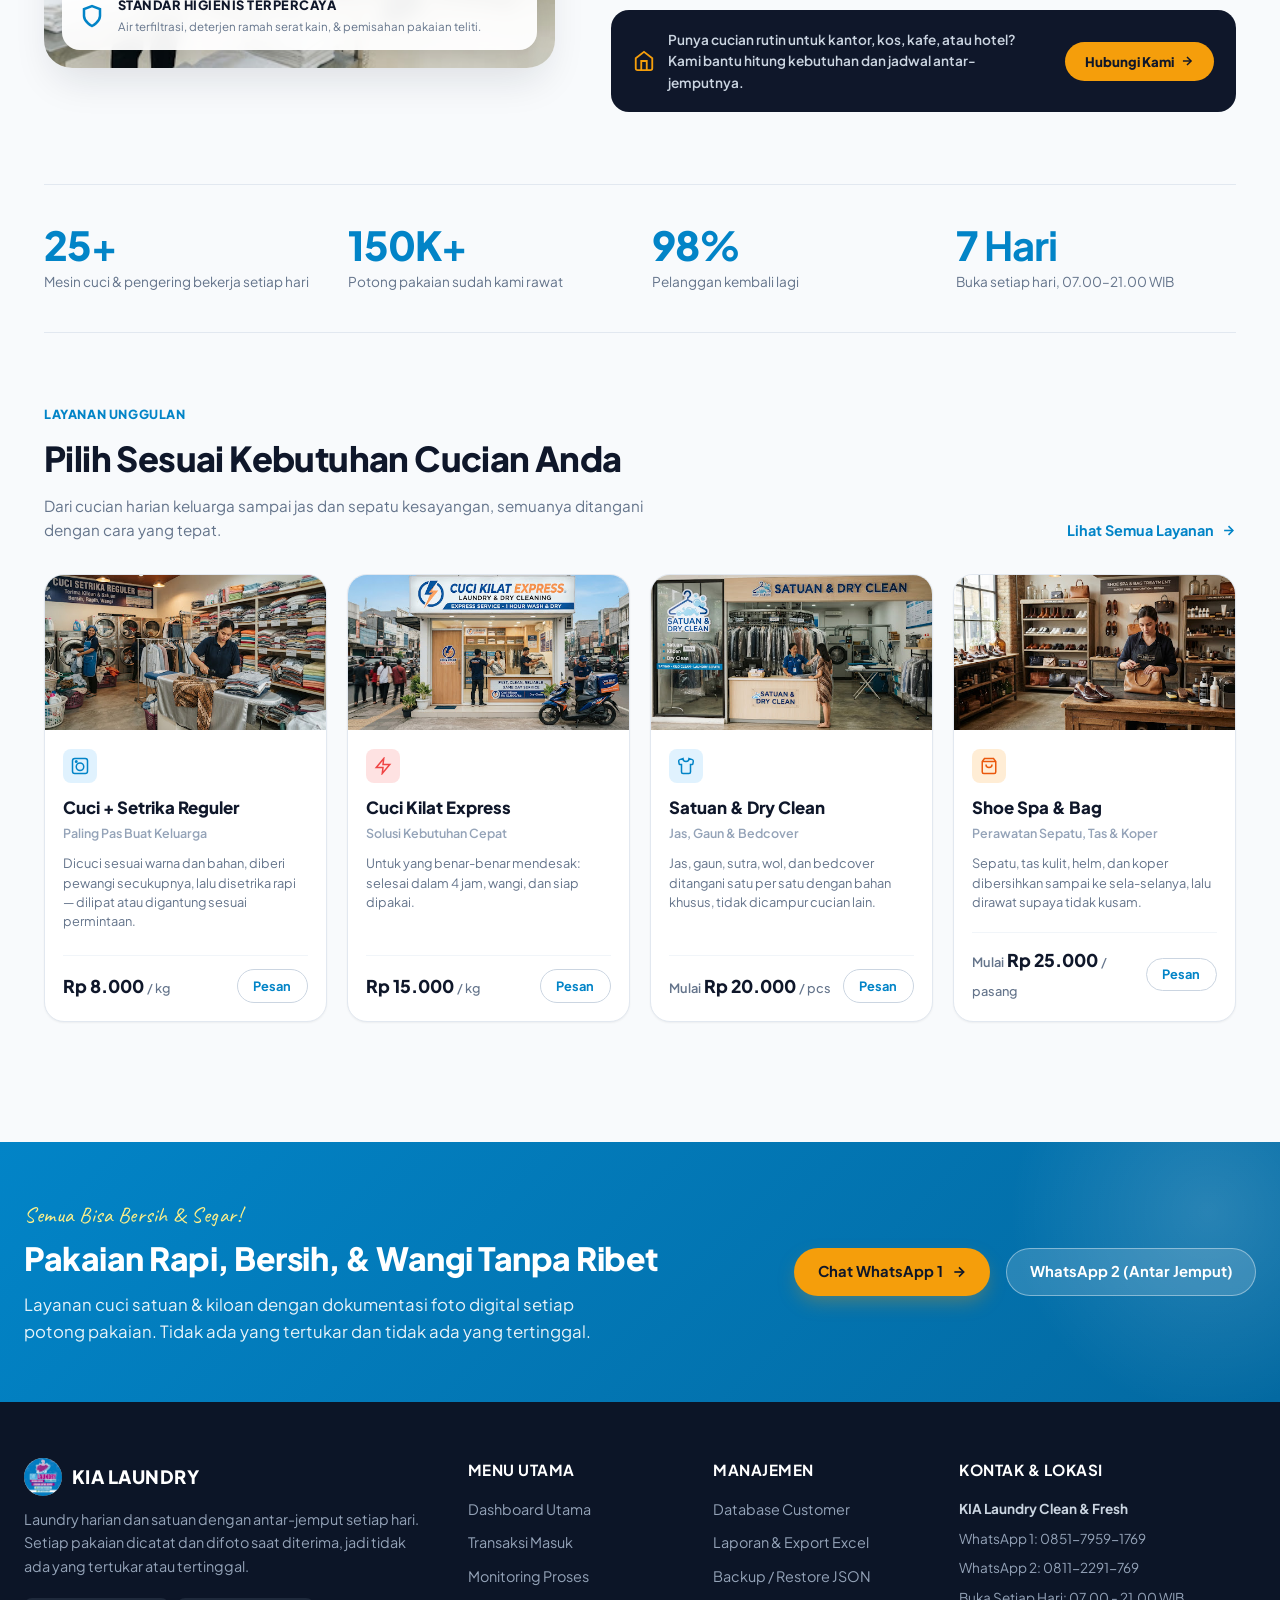
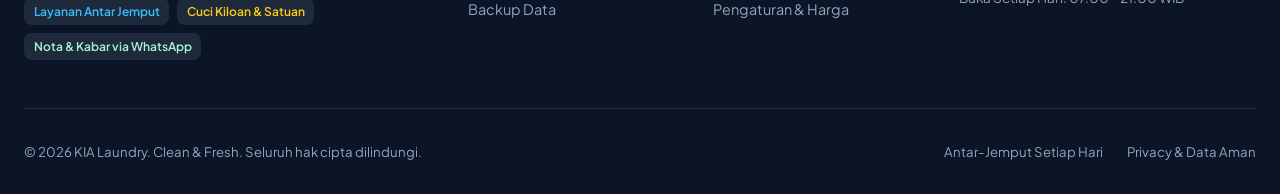
==== commit 24f3fac9: "Task 4: fix payment status, compact Proses, WA templates, financial report, reminders, photo/item CR" ====
--- a/index.html
+++ b/index.html
@@ -112,6 +112,20 @@
     </section>
 
     <!-- ========================================================
+         OPERASIONAL: TAGIHAN BELUM LUNAS (Task 4)
+         ======================================================== -->
+    <section class="belum-lunas-section" id="belumLunasSection" hidden>
+      <div class="belum-lunas-header">
+        <div>
+          <h2 class="belum-lunas-title">Tagihan Belum Lunas</h2>
+          <p class="belum-lunas-sub">Transaksi aktif yang masih memiliki sisa pembayaran.</p>
+        </div>
+        <a href="./pages/laporan.html" class="btn btn-outline btn-sm">Buka Laporan</a>
+      </div>
+      <div class="belum-lunas-list" id="listBelumLunas"></div>
+    </section>
+
+    <!-- ========================================================
          2. FOUR FEATURE CARDS ROW (Horizontal Grid)
          ======================================================== -->
     <section class="features-grid-row">
@@ -367,6 +381,7 @@
   <script src="./lib/dexie.min.js"></script>
   <script src="./js/db.js"></script>
   <script src="./js/ui.js"></script>
+  <script src="./js/wa.js"></script>
   <script src="./js/mode.js"></script>
   <script src="./js/dashboard.js"></script>
 </body>
--- a/css/base.css
+++ b/css/base.css
@@ -529,6 +529,26 @@
     display: none;
   }
 
+  /* Cegah header melebar keluar viewport di layar kecil */
+  .nav-container {
+    gap: 0.5rem;
+    padding-left: 1rem;
+    padding-right: 1rem;
+  }
+
+  .brand-logo {
+    margin-right: 0;
+    gap: 0.5rem;
+  }
+
+  .brand-name {
+    font-size: 1rem;
+  }
+
+  .brand-pill {
+    display: none;
+  }
+
   .footer-container {
     grid-template-columns: 1fr;
     gap: 2rem;
--- a/css/komponen.css
+++ b/css/komponen.css
@@ -108,6 +108,26 @@
 
 .btn-danger:hover {
   background-color: #dc2626;
+}
+
+.btn-outline-success {
+  background-color: #ffffff;
+  color: #047857;
+  border-color: #10b981;
+}
+
+.btn-outline-success:hover {
+  background-color: #ecfdf5;
+}
+
+.btn-outline-danger {
+  background-color: #ffffff;
+  color: #b91c1c;
+  border-color: #ef4444;
+}
+
+.btn-outline-danger:hover {
+  background-color: #fef2f2;
 }
 
 /* Button Sizes */
@@ -518,6 +538,10 @@
   overflow: hidden;
 }
 
+.modal-container.modal-lg {
+  max-width: 880px;
+}
+
 .modal-backdrop.show .modal-container {
   transform: translateY(0) scale(1);
 }
@@ -656,3 +680,119 @@
   max-width: 400px;
   margin: 0 auto 1.25rem;
 }
+
+/* ========================================================
+   PENGINGAT BACKUP & LAPORAN (Task 4)
+   ======================================================== */
+.app-reminders {
+  display: flex;
+  flex-direction: column;
+  gap: 0.6rem;
+  margin-bottom: 1rem;
+}
+
+.app-reminders[hidden] {
+  display: none;
+}
+
+.app-reminder {
+  display: flex;
+  align-items: center;
+  gap: 0.85rem;
+  background: #fffbeb;
+  border: 1px solid #fde68a;
+  border-left: 4px solid #f59e0b;
+  border-radius: var(--radius-lg);
+  padding: 0.8rem 1rem;
+  flex-wrap: wrap;
+}
+
+.app-reminder.is-critical {
+  background: #fef2f2;
+  border-color: #fecaca;
+  border-left-color: #ef4444;
+}
+
+.app-reminder.is-report {
+  background: #eff6ff;
+  border-color: #bfdbfe;
+  border-left-color: #0284c7;
+}
+
+.app-reminder-icon {
+  width: 36px;
+  height: 36px;
+  flex-shrink: 0;
+  display: inline-flex;
+  align-items: center;
+  justify-content: center;
+  border-radius: 50%;
+  background: rgba(255, 255, 255, 0.7);
+  color: #b45309;
+}
+
+.app-reminder.is-critical .app-reminder-icon {
+  color: #b91c1c;
+}
+
+.app-reminder.is-report .app-reminder-icon {
+  color: #0369a1;
+}
+
+.app-reminder-text {
+  display: flex;
+  flex-direction: column;
+  gap: 0.15rem;
+  flex: 1;
+  min-width: 220px;
+}
+
+.app-reminder-text strong {
+  font-size: 0.9rem;
+  color: var(--text-main);
+}
+
+.app-reminder-text span {
+  font-size: 0.8rem;
+  line-height: 1.45;
+  color: var(--text-body);
+}
+
+.app-reminder-actions {
+  display: flex;
+  align-items: center;
+  gap: 0.4rem;
+  margin-left: auto;
+}
+
+.app-reminder-close {
+  width: 30px;
+  height: 30px;
+  border: 0;
+  border-radius: 50%;
+  background: transparent;
+  color: var(--text-muted);
+  font-size: 1.25rem;
+  line-height: 1;
+  cursor: pointer;
+}
+
+.app-reminder-close:hover {
+  background: rgba(15, 23, 42, 0.08);
+  color: var(--text-main);
+}
+
+@media (max-width: 640px) {
+  .app-reminder {
+    align-items: flex-start;
+  }
+
+  .app-reminder-actions {
+    width: 100%;
+    margin-left: 0;
+  }
+
+  .app-reminder-actions .btn {
+    flex: 1;
+  }
+}
--- a/css/dashboard.css
+++ b/css/dashboard.css
@@ -940,3 +940,117 @@
     justify-content: center;
   }
 }
+
+/* ========================================================
+   TAGIHAN BELUM LUNAS (Task 4)
+   ======================================================== */
+.belum-lunas-section {
+  margin: 1.5rem 0 0.5rem;
+  background: #ffffff;
+  border: 1px solid #fecaca;
+  border-left: 4px solid #ef4444;
+  border-radius: var(--radius-xl);
+  padding: 1rem 1.15rem;
+  box-shadow: var(--shadow-sm);
+}
+
+.belum-lunas-section[hidden] {
+  display: none;
+}
+
+.belum-lunas-header {
+  display: flex;
+  align-items: flex-start;
+  justify-content: space-between;
+  gap: 1rem;
+  flex-wrap: wrap;
+  margin-bottom: 0.75rem;
+}
+
+.belum-lunas-title {
+  font-size: 1.05rem;
+  font-weight: 800;
+  color: var(--text-main);
+}
+
+.belum-lunas-sub {
+  font-size: 0.82rem;
+  color: var(--text-muted);
+  margin-top: 0.15rem;
+}
+
+.belum-lunas-total {
+  display: flex;
+  align-items: center;
+  justify-content: space-between;
+  gap: 1rem;
+  background: #fef2f2;
+  border-radius: var(--radius-md);
+  padding: 0.5rem 0.75rem;
+  margin-bottom: 0.5rem;
+  font-size: 0.82rem;
+  color: #991b1b;
+}
+
+.belum-lunas-total strong {
+  font-size: 0.95rem;
+}
+
+.belum-lunas-item {
+  display: flex;
+  align-items: center;
+  gap: 0.75rem;
+  padding: 0.55rem 0;
+  border-bottom: 1px dashed #e2e8f0;
+}
+
+.belum-lunas-item:last-of-type {
+  border-bottom: 0;
+}
+
+.belum-lunas-info {
+  flex: 1;
+  min-width: 0;
+}
+
+.belum-lunas-name {
+  font-size: 0.88rem;
+  font-weight: 800;
+  color: var(--text-main);
+}
+
+.belum-lunas-meta {
+  font-size: 0.74rem;
+  color: var(--text-muted);
+  margin-top: 0.1rem;
+  white-space: nowrap;
+  overflow: hidden;
+  text-overflow: ellipsis;
+}
+
+.belum-lunas-amount {
+  font-size: 0.9rem;
+  font-weight: 800;
+  color: #b91c1c;
+  white-space: nowrap;
+}
+
+.belum-lunas-more {
+  margin-top: 0.5rem;
+  font-size: 0.8rem;
+  font-weight: 700;
+}
+
+.belum-lunas-more a {
+  color: var(--primary);
+}
+
+@media (max-width: 640px) {
+  .belum-lunas-item {
+    flex-wrap: wrap;
+  }
+
+  .belum-lunas-info {
+    flex: 1 0 100%;
+  }
+}
